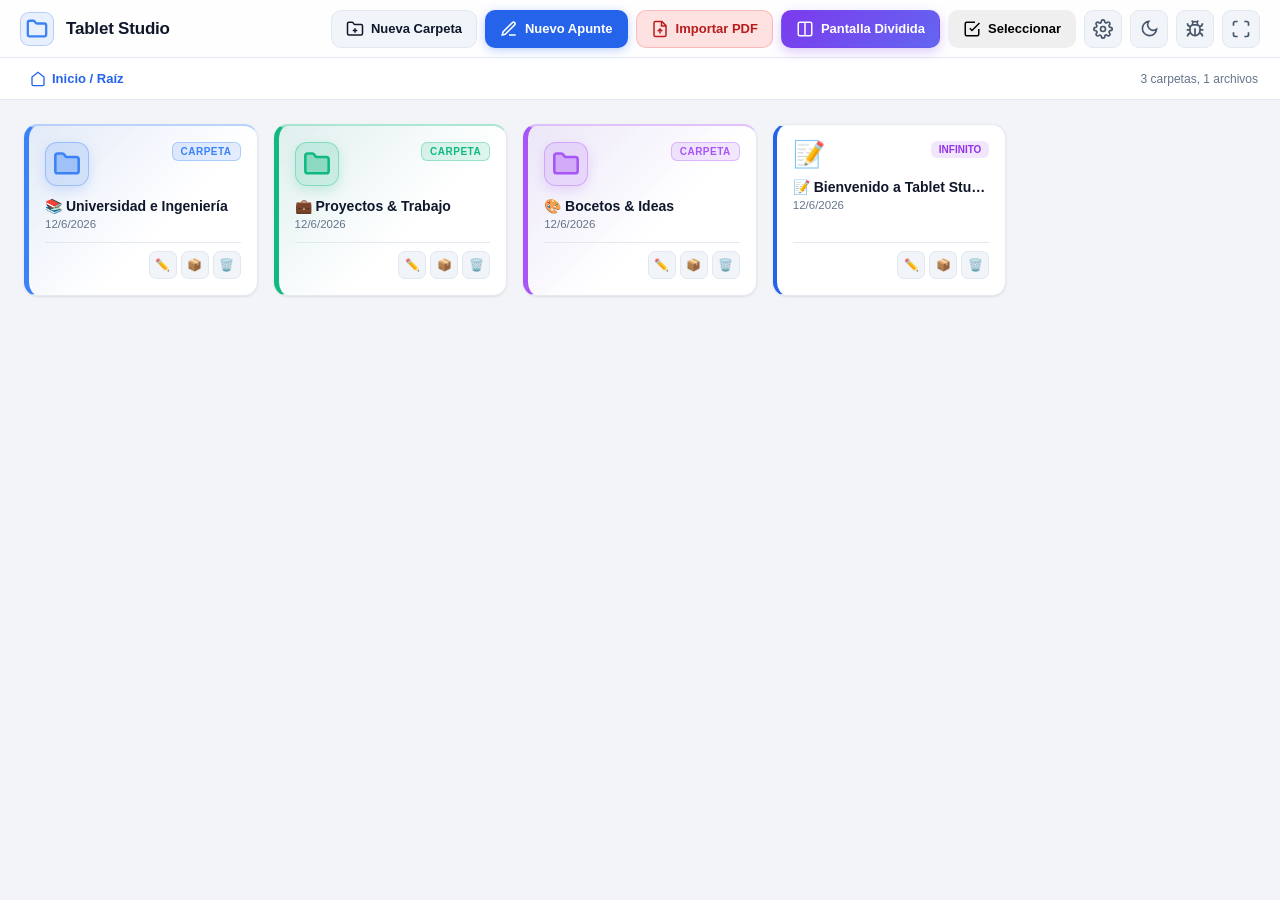
==== index.html @ b2069f44 "Add files via upload" ====
<!DOCTYPE html>
<html lang="es">
<head>
  <meta charset="UTF-8">
  <meta name="viewport" content="width=device-width, initial-scale=1.0, maximum-scale=1.0, user-scalable=no, viewport-fit=cover">
  <title>Tablet Studio - Gestor y Apuntes Manuscritos</title>
  
  <!-- PWA & Mobile Web App Meta Tags -->
  <meta name="mobile-web-app-capable" content="yes">
  <meta name="apple-mobile-web-app-capable" content="yes">
  <meta name="apple-mobile-web-app-status-bar-style" content="black-translucent">
  <meta name="theme-color" content="#1e293b">

  <!-- Estilos Embebidos AutÃ³nomos (Sin dependencias externas ni CORS) -->
    <link rel="manifest" href="manifest.json">
  <link rel="stylesheet" href="css/styles.css">

</head>
<body>
<div id="view-file-manager" class="app-view active">
    <!-- Barra superior del Gestor -->
    <header class="fm-header">
      <div class="fm-brand">
        <div class="brand-logo">
          <svg width="22" height="22" viewBox="0 0 24 24" fill="none" stroke="#3b82f6" stroke-width="2.5"><path d="M4 20h16a2 2 0 0 0 2-2V8a2 2 0 0 0-2-2h-7.93a2 2 0 0 1-1.66-.9l-.82-1.2A2 2 0 0 0 7.93 3H4a2 2 0 0 0-2 2v13c0 1.1.9 2 2 2Z"></path></svg>
        </div>
        <h1>Tablet Studio</h1>
      </div>

      <!-- Acciones principales -->
      <div class="fm-actions">
        <button class="btn-action-main btn-new-folder" id="btn-fm-new-folder">
          <svg width="18" height="18" viewBox="0 0 24 24" fill="none" stroke="currentColor" stroke-width="2"><path d="M4 20h16a2 2 0 0 0 2-2V8a2 2 0 0 0-2-2h-7.93a2 2 0 0 1-1.66-.9l-.82-1.2A2 2 0 0 0 7.93 3H4a2 2 0 0 0-2 2v13c0 1.1.9 2 2 2Z"></path><line x1="12" y1="11" x2="12" y2="17"></line><line x1="9" y1="14" x2="15" y2="14"></line></svg>
          <span>Nueva Carpeta</span>
        </button>

        <button class="btn-action-main btn-new-note" id="btn-fm-new-note">
          <svg width="18" height="18" viewBox="0 0 24 24" fill="none" stroke="currentColor" stroke-width="2"><path d="M12 20h9"></path><path d="M16.5 3.5a2.12 2.12 0 0 1 3 3L7 19l-4 1 1-4Z"></path></svg>
          <span>Nuevo Apunte</span>
        </button>

        <button class="btn-action-main btn-import-pdf" id="btn-fm-import-pdf">
          <svg width="18" height="18" viewBox="0 0 24 24" fill="none" stroke="currentColor" stroke-width="2"><path d="M14.5 2H6a2 2 0 0 0-2 2v16a2 2 0 0 0 2 2h12a2 2 0 0 0 2-2V7.5L14.5 2z"></path><polyline points="14 2 14 8 20 8"></polyline><path d="M12 12v6"></path><path d="m15 15-3-3-3 3"></path></svg>
          <span>Importar PDF</span>
        </button>

        <button class="btn-action-main btn-new-split" id="btn-fm-new-split" title="Crear o Abrir Sesión Dual en Pantalla Dividida">
          <svg width="18" height="18" viewBox="0 0 24 24" fill="none" stroke="currentColor" stroke-width="2"><rect x="3" y="3" width="18" height="18" rx="2" ry="2"></rect><line x1="12" y1="3" x2="12" y2="21"></line></svg>
          <span>Pantalla Dividida</span>
        </button>

        <button class="btn-action-main btn-select-mode" id="btn-fm-select-mode" title="Modo de Selección Múltiple (o mantén presionado un archivo/carpeta)">
          <svg width="18" height="18" viewBox="0 0 24 24" fill="none" stroke="currentColor" stroke-width="2"><path d="M9 11l3 3L22 4"/><path d="M21 12v7a2 2 0 0 1-2 2H5a2 2 0 0 1-2-2V5a2 2 0 0 1 2-2h11"/></svg>
          <span>Seleccionar</span>
        </button>

        <button class="btn-icon" id="btn-fm-settings" title="Ajustes de la Aplicación (Unidad de medida, etc.)">
          <svg width="20" height="20" viewBox="0 0 24 24" fill="none" stroke="currentColor" stroke-width="2"><circle cx="12" cy="12" r="3"></circle><path d="M19.4 15a1.65 1.65 0 0 0 .33 1.82l.06.06a2 2 0 0 1 0 2.83 2 2 0 0 1-2.83 0l-.06-.06a1.65 1.65 0 0 0-1.82-.33 1.65 1.65 0 0 0-1 1.51V21a2 2 0 0 1-2 2 2 2 0 0 1-2-2v-.09A1.65 1.65 0 0 0 9 19.4a1.65 1.65 0 0 0-1.82.33l-.06.06a2 2 0 0 1-2.83 0 2 2 0 0 1 0-2.83l.06-.06a1.65 1.65 0 0 0 .33-1.82 1.65 1.65 0 0 0-1.51-1H3a2 2 0 0 1-2-2 2 2 0 0 1 2-2h.09A1.65 1.65 0 0 0 4.6 9a1.65 1.65 0 0 0-.33-1.82l-.06-.06a2 2 0 0 1 0-2.83 2 2 0 0 1 2.83 0l.06.06a1.65 1.65 0 0 0 1.82.33H9a1.65 1.65 0 0 0 1-1.51V3a2 2 0 0 1 2-2 2 2 0 0 1 2 2v.09a1.65 1.65 0 0 0 1 1.51 1.65 1.65 0 0 0 1.82-.33l.06-.06a2 2 0 0 1 2.83 0 2 2 0 0 1 0 2.83l-.06.06a1.65 1.65 0 0 0-.33 1.82V9a1.65 1.65 0 0 0 1.51 1H21a2 2 0 0 1 2 2 2 2 0 0 1-2 2h-.09a1.65 1.65 0 0 0-1.51 1z"></path></svg>
        </button>

        <button class="btn-icon btn-theme-toggle" id="btn-theme-toggle-fm" title="Cambiar Tema (Claro / Oscuro)">
          <svg class="theme-icon-dark" width="19" height="19" viewBox="0 0 24 24" fill="none" stroke="currentColor" stroke-width="2"><path d="M21 12.79A9 9 0 1 1 11.21 3 7 7 0 0 0 21 12.79z"></path></svg>
          <svg class="theme-icon-light" width="19" height="19" viewBox="0 0 24 24" fill="none" stroke="currentColor" stroke-width="2"><circle cx="12" cy="12" r="5"></circle><line x1="12" y1="1" x2="12" y2="3"></line><line x1="12" y1="21" x2="12" y2="23"></line><line x1="4.22" y1="4.22" x2="5.64" y2="5.64"></line><line x1="18.36" y1="18.36" x2="19.78" y2="19.78"></line><line x1="1" y1="12" x2="3" y2="12"></line><line x1="21" y1="12" x2="23" y2="12"></line><line x1="4.22" y1="19.78" x2="5.64" y2="18.36"></line><line x1="18.36" y1="5.64" x2="19.78" y2="4.22"></line></svg>
        </button>

        <!-- Botón Reportar Fallo (Generar Log Local .txt) -->
        <button class="btn-icon" id="btn-report-bug-fm" title="Reportar Fallo (Generar Log .txt)">
          <svg width="20" height="20" viewBox="0 0 24 24" fill="none" stroke="currentColor" stroke-width="2"><path d="m8 2 1.88 1.88M14.12 3.88 16 2M9 7.13v-1a3.003 3.003 0 1 1 6 0v1"></path><path d="M12 20c-3.3 0-6-2.7-6-6v-3a4 4 0 0 1 4-4h4a4 4 0 0 1 4 4v3c0 3.3-2.7 6-6 6"></path><path d="M12 20v-9"></path><path d="M6.53 9C4.6 8.8 3 7.1 3 5M6 13H2M3 21c0-2.1 1.7-3.9 3.8-4M20.97 5c0 2.1-1.6 3.8-3.5 4M22 13h-4M17.2 17c2.1.1 3.8 1.9 3.8 4"></path></svg>
        </button>

        <button class="btn-icon" id="btn-toggle-fullscreen-fm" title="Pantalla Completa">
          <svg width="20" height="20" viewBox="0 0 24 24" fill="none" stroke="currentColor" stroke-width="2"><path d="M8 3H5a2 2 0 0 0-2 2v3m18 0V5a2 2 0 0 0-2-2h-3m0 18h3a2 2 0 0 0 2-2v-3M3 16v3a2 2 0 0 0 2 2h3"></path></svg>
        </button>
      </div>
      
      <input type="file" id="fm-pdf-file-input" accept="application/pdf" style="display: none;">
    </header>

    <!-- Barra de navegación y migas de pan (Breadcrumbs) -->
    <nav class="fm-breadcrumbs-bar">
      <div class="breadcrumbs-container" id="fm-breadcrumbs">
        <span class="crumb active" data-folder-id="null">
          <svg width="16" height="16" viewBox="0 0 24 24" fill="none" stroke="currentColor" stroke-width="2"><path d="m3 9 9-7 9 7v11a2 2 0 0 1-2 2H5a2 2 0 0 1-2-2z"></path></svg>
          <span>Inicio / Raíz</span>
        </span>
      </div>
      <div class="fm-stats" id="fm-stats">0 carpetas, 0 archivos</div>
    </nav>

    <!-- Contenido principal: Grid de carpetas y archivos -->
    <main class="fm-content-area" id="fm-content-area">
      <div class="fm-grid" id="fm-grid">
        <!-- Renderizado dinámico desde app.js -->
      </div>

      <div class="fm-empty-state" id="fm-empty-state" style="display: none;">
        <div class="empty-icon-box">📁</div>
        <h3>Esta carpeta está vacía</h3>
        <p>Crea un nuevo apunte manuscrito, crea una subcarpeta con tu color favorito o importa un archivo PDF local.</p>
      </div>
    </main>

    <!-- Barra Flotante de Acciones en Selección Múltiple -->
    <div class="fm-selection-bar" id="fm-selection-bar" style="display: none;">
      <div class="selection-bar-info">
        <span class="selection-count-badge" id="selection-count-badge">0 seleccionados</span>
      </div>
      <div class="selection-bar-actions">
        <button class="btn-sel-action" id="btn-fm-sel-all" title="Seleccionar Todos">
          <svg width="17" height="17" viewBox="0 0 24 24" fill="none" stroke="currentColor" stroke-width="2"><rect x="3" y="3" width="18" height="18" rx="2"/><path d="m9 12 2 2 4-4"/></svg>
          <span>Todos</span>
        </button>
        <button class="btn-sel-action btn-sel-move" id="btn-fm-sel-move" title="Mover elementos a otra carpeta">
          <svg width="17" height="17" viewBox="0 0 24 24" fill="none" stroke="currentColor" stroke-width="2"><path d="M4 20h16a2 2 0 0 0 2-2V8a2 2 0 0 0-2-2h-7.93a2 2 0 0 1-1.66-.9l-.82-1.2A2 2 0 0 0 7.93 3H4a2 2 0 0 0-2 2v13c0 1.1.9 2 2 2Z"></path><polyline points="12 11 12 17 15 14"></polyline></svg>
          <span>Mover 📦</span>
        </button>
        <button class="btn-sel-action btn-sel-copy" id="btn-fm-sel-copy" title="Copiar / Duplicar elementos">
          <svg width="17" height="17" viewBox="0 0 24 24" fill="none" stroke="currentColor" stroke-width="2"><rect width="14" height="14" x="8" y="8" rx="2" ry="2"/><path d="M4 16c-1.1 0-2-.9-2-2V4c0-1.1.9-2 2-2h10c1.1 0 2 .9 2 2"/></svg>
          <span>Copiar / Duplicar 📋</span>
        </button>
        <button class="btn-sel-action btn-sel-delete" id="btn-fm-sel-delete" title="Eliminar elementos seleccionados">
          <svg width="17" height="17" viewBox="0 0 24 24" fill="none" stroke="currentColor" stroke-width="2"><path d="M3 6h18"/><path d="M19 6v14c0 1-1 2-2 2H7c-1 0-2-1-2-2V6"/><path d="M8 6V4c0-1 1-2 2-2h4c1 0 2 1 2 2v2"/></svg>
          <span>Eliminar 🗑️</span>
        </button>
        <button class="btn-sel-action btn-sel-cancel" id="btn-fm-sel-cancel" title="Cancelar selección (Esc)">
          <svg width="17" height="17" viewBox="0 0 24 24" fill="none" stroke="currentColor" stroke-width="2"><line x1="18" y1="6" x2="6" y2="18"/><line x1="6" y1="6" x2="18" y2="18"/></svg>
          <span>Salir</span>
        </button>
      </div>
    </div>
  </div>


  <!-- ========================================================= -->
  <!-- 2. ENTORNO DE TRABAJO: APUNTES (LIENZO CONTINUO / INFINITO) -->
  <!-- ========================================================= -->
  <div id="view-notes-editor" class="app-view">
    <!-- Barra superior de Apuntes -->
    <header class="editor-header">
      <div class="editor-nav">
        <button class="btn-back" id="btn-notes-back" title="Volver al Explorador de Archivos">
          <svg width="20" height="20" viewBox="0 0 24 24" fill="none" stroke="currentColor" stroke-width="2.5"><path d="m15 18-6-6 6-6"></path></svg>
          <span>Inicio</span>
        </button>
        <div class="doc-title-box">
          <span class="doc-badge" id="notes-mode-badge">A4 Continuo</span>
          <input type="text" id="notes-doc-title" class="doc-title-input" value="Mi Apunte" />
        </div>
      </div>

      <!-- Herramientas de Dibujo y Selección (Reordenables y Ampliables con +) -->
      <div class="editor-tools" id="notes-tools-container">
        <div class="tools-draggable-list" id="notes-tools-draggable-list">
          <!-- Renderizado dinámico y reordenable con Drag & Drop -->
        </div>

        <button class="btn-add-tool-pill" id="btn-add-tool-to-bar" title="Añadir o Gestionar Herramientas (+)">
          <svg width="15" height="15" viewBox="0 0 24 24" fill="none" stroke="currentColor" stroke-width="2.5"><line x1="12" y1="5" x2="12" y2="19"></line><line x1="5" y1="12" x2="19" y2="12"></line></svg>
          <span>Añadir</span>
        </button>

        <input type="file" id="input-notes-image" accept="image/*" style="display: none;" />
      </div>

      <!-- Configuración de Fondo y Cuadrícula & Acciones -->
      <div class="editor-actions">
        <!-- Botón para abrir Configuración de Papel y Cuadrícula -->
        <button class="btn-paper-config" id="btn-toggle-paper-panel" title="Configurar Fondo y Cuadrícula">
          <span class="paper-preview-chip" id="paper-preview-chip"></span>
          <span>Papel</span>
        </button>

        <div class="separator-v"></div>

        <!-- Deshacer / Rehacer -->
        <button class="tool-btn" id="btn-notes-undo" title="Deshacer">
          <svg width="18" height="18" viewBox="0 0 24 24" fill="none" stroke="currentColor" stroke-width="2"><path d="M9 14 4 9l5-5"></path><path d="M4 9h10.5a5.5 5.5 0 0 1 5.5 5.5v0a5.5 5.5 0 0 1-5.5 5.5H11"></path></svg>
        </button>
        <button class="tool-btn" id="btn-notes-redo" title="Rehacer">
          <svg width="18" height="18" viewBox="0 0 24 24" fill="none" stroke="currentColor" stroke-width="2"><path d="m15 14 5-5-5-5"></path><path d="M20 9H9.5A5.5 5.5 0 0 0 4 14.5v0A5.5 5.5 0 0 0 9.5 20H13"></path></svg>
        </button>

        <!-- Botón Exportar -->
        <button class="btn-paper-config btn-export-highlight" id="btn-notes-export" title="Exportar Documento (PNG / Imprimir)">
          <svg width="15" height="15" viewBox="0 0 24 24" fill="none" stroke="currentColor" stroke-width="2.5"><path d="M21 15v4a2 2 0 0 1-2 2H5a2 2 0 0 1-2-2v-4"></path><polyline points="7 10 12 15 17 10"></polyline><line x1="12" y1="15" x2="12" y2="3"></line></svg>
          <span>Exportar</span>
        </button>

        <!-- Modo Solo Lápiz (Stylus Only / Rechazo de Palma) -->
        <button class="btn-stylus-mode" id="btn-toggle-stylus-mode-notes" title="Modo Solo Lápiz (Rechazo de Palma / Ignorar dedos)">
          <span class="stylus-icon">🖊️</span>
          <span class="stylus-status-text">Solo Lápiz: OFF</span>
        </button>

        <!-- Botón Ajustes (Unidades) -->
        <button class="tool-btn" id="btn-notes-settings" title="Ajustes (Unidades de medida: mm, cm, m, px, inch)">
          <svg width="18" height="18" viewBox="0 0 24 24" fill="none" stroke="currentColor" stroke-width="2"><circle cx="12" cy="12" r="3"></circle><path d="M19.4 15a1.65 1.65 0 0 0 .33 1.82l.06.06a2 2 0 0 1 0 2.83 2 2 0 0 1-2.83 0l-.06-.06a1.65 1.65 0 0 0-1.82-.33 1.65 1.65 0 0 0-1 1.51V21a2 2 0 0 1-2 2 2 2 0 0 1-2-2v-.09A1.65 1.65 0 0 0 9 19.4a1.65 1.65 0 0 0-1.82.33l-.06.06a2 2 0 0 1-2.83 0 2 2 0 0 1 0-2.83l.06-.06a1.65 1.65 0 0 0 .33-1.82 1.65 1.65 0 0 0-1.51-1H3a2 2 0 0 1-2-2 2 2 0 0 1 2-2h.09A1.65 1.65 0 0 0 4.6 9a1.65 1.65 0 0 0-.33-1.82l-.06-.06a2 2 0 0 1 0-2.83 2 2 0 0 1 2.83 0l.06.06a1.65 1.65 0 0 0 1.82.33H9a1.65 1.65 0 0 0 1-1.51V3a2 2 0 0 1 2-2 2 2 0 0 1 2 2v.09a1.65 1.65 0 0 0 1 1.51 1.65 1.65 0 0 0 1.82-.33l.06-.06a2 2 0 0 1 2.83 0 2 2 0 0 1 0 2.83l-.06.06a1.65 1.65 0 0 0-.33 1.82V9a1.65 1.65 0 0 0 1.51 1H21a2 2 0 0 1 2 2 2 2 0 0 1-2 2h-.09a1.65 1.65 0 0 0-1.51 1z"></path></svg>
        </button>

        <!-- Botón Reportar Fallo (Generar Log Local .txt) -->
        <button class="tool-btn" id="btn-report-bug-notes" title="Reportar Fallo (Generar Log .txt)">
          <svg width="18" height="18" viewBox="0 0 24 24" fill="none" stroke="currentColor" stroke-width="2"><path d="m8 2 1.88 1.88M14.12 3.88 16 2M9 7.13v-1a3.003 3.003 0 1 1 6 0v1"></path><path d="M12 20c-3.3 0-6-2.7-6-6v-3a4 4 0 0 1 4-4h4a4 4 0 0 1 4 4v3c0 3.3-2.7 6-6 6"></path><path d="M12 20v-9"></path><path d="M6.53 9C4.6 8.8 3 7.1 3 5M6 13H2M3 21c0-2.1 1.7-3.9 3.8-4M20.97 5c0 2.1-1.6 3.8-3.5 4M22 13h-4M17.2 17c2.1.1 3.8 1.9 3.8 4"></path></svg>
        </button>

        <!-- Botón Cambiar Tema Claro/Oscuro -->
        <button class="tool-btn btn-theme-toggle" id="btn-theme-toggle-notes" title="Cambiar Tema (Claro / Oscuro)">
          <svg class="theme-icon-dark" width="18" height="18" viewBox="0 0 24 24" fill="none" stroke="currentColor" stroke-width="2"><path d="M21 12.79A9 9 0 1 1 11.21 3 7 7 0 0 0 21 12.79z"></path></svg>
          <svg class="theme-icon-light" width="18" height="18" viewBox="0 0 24 24" fill="none" stroke="currentColor" stroke-width="2"><circle cx="12" cy="12" r="5"></circle><line x1="12" y1="1" x2="12" y2="3"></line><line x1="12" y1="21" x2="12" y2="23"></line><line x1="4.22" y1="4.22" x2="5.64" y2="5.64"></line><line x1="18.36" y1="18.36" x2="19.78" y2="19.78"></line><line x1="1" y1="12" x2="3" y2="12"></line><line x1="21" y1="12" x2="23" y2="12"></line><line x1="4.22" y1="19.78" x2="5.64" y2="18.36"></line><line x1="18.36" y1="5.64" x2="19.78" y2="4.22"></line></svg>
        </button>

        <button class="tool-btn" id="btn-toggle-fullscreen-notes" title="Pantalla Completa">
          <svg width="18" height="18" viewBox="0 0 24 24" fill="none" stroke="currentColor" stroke-width="2"><path d="M8 3H5a2 2 0 0 0-2 2v3m18 0V5a2 2 0 0 0-2-2h-3m0 18h3a2 2 0 0 0 2-2v-3M3 16v3a2 2 0 0 0 2 2h3"></path></svg>
        </button>
      </div>
    </header>

    <!-- POPOVER INTERACTIVO: AJUSTES DE PINCEL / BOLÍGRAFO / PLUMA (Se abre al pinchar en el pincel) -->
    <div class="tool-config-popover" id="popover-brush-settings" style="display: none;">
      <div class="popover-header">
        <h4 id="brush-popover-title">Ajustes de Pincel</h4>
        <button class="btn-close-popover" id="btn-close-brush-popover">&times;</button>
      </div>

      <!-- Selector de Tipo de Pincel -->
      <div class="popover-section">
        <label>Tipo de Trazo</label>
        <div class="brush-types-grid">
          <button class="brush-type-btn active" data-type="pen" title="Bolígrafo Estándar">
            <span class="brush-icon">🖊️</span>
            <span>Bolígrafo</span>
          </button>
          <button class="brush-type-btn" data-type="fountain" title="Pluma Caligráfica con Presión">
            <span class="brush-icon">✒️</span>
            <span>Pluma</span>
          </button>
          <button class="brush-type-btn" data-type="brush" title="Pincel Artístico Suave">
            <span class="brush-icon">🖌️</span>
            <span>Pincel</span>
          </button>
          <button class="brush-type-btn" data-type="pencil" title="Lápiz Grafito Texturizado">
            <span class="brush-icon">✏️</span>
            <span>Lápiz</span>
          </button>
          <button class="brush-type-btn" data-type="highlighter" title="Subrayador Semitransparente">
            <span class="brush-icon">🖍️</span>
            <span>Marcador</span>
          </button>
        </div>
      </div>

      <!-- Color del Pincel (Directo en el Pincel) -->
      <div class="popover-section">
        <div class="flex-between">
          <label>Color del Trazo</label>
          <button type="button" class="btn-open-color-dialog" id="btn-open-brush-color-picker" title="Abrir selector libre de color con vista previa, Aceptar y Cancelar">
            🎨 Color Libre...
          </button>
        </div>
        <div class="popover-colors-row" id="brush-popover-colors">
          <!-- Swatches de colores dinámicos -->
        </div>
      </div>

      <!-- Selector de Grosor con Presets Visuales -->
      <div class="popover-section">
        <div class="flex-between">
          <label>Grosor del Trazo</label>
          <span class="preset-value-badge" id="brush-size-val">3px</span>
        </div>
        <div class="size-presets-row" id="brush-size-presets">
          <button class="size-pill-btn" data-size="1">1px</button>
          <button class="size-pill-btn active" data-size="3">3px</button>
          <button class="size-pill-btn" data-size="6">6px</button>
          <button class="size-pill-btn" data-size="10">10px</button>
          <button class="size-pill-btn" data-size="16">16px</button>
          <button class="size-pill-btn" data-size="24">24px</button>
          <button class="size-pill-btn" data-size="36">36px</button>
        </div>
        <input type="range" id="input-brush-size-slider" min="1" max="50" value="3" class="slider-smooth" />
      </div>

      <!-- Previsualización en Vivo del Trazo -->
      <div class="brush-preview-box">
        <canvas id="brush-preview-canvas" width="280" height="46"></canvas>
      </div>

      <!-- Acciones de Pincel -->
      <div class="popover-section flex-between">
        <button type="button" class="btn-save-as-brush" id="btn-save-current-as-brush">
          ⭐ Duplicar en la Barra
        </button>
        <button type="button" class="btn-delete-active-tool" id="btn-delete-custom-tool" title="Eliminar esta herramienta de la barra">
          🗑️ Eliminar
        </button>
      </div>
    </div>

    <!-- POPOVER INTERACTIVO: AJUSTES DE GOMA / BORRADOR (Se abre al pinchar en la goma) -->
    <div class="tool-config-popover" id="popover-eraser-settings" style="display: none;">
      <div class="popover-header">
        <h4>Ajustes de Goma de Borrar</h4>
        <button class="btn-close-popover" id="btn-close-eraser-popover">&times;</button>
      </div>

      <!-- Modo de Borrado -->
      <div class="popover-section">
        <label>Modo de Borrado</label>
        <div class="eraser-modes-grid">
          <button class="eraser-mode-btn active" id="eraser-mode-stroke" title="Elimina el trazo completo que toques">
            <span>⚡ Borrador de Trazo Completo</span>
          </button>
          <button class="eraser-mode-btn" id="eraser-mode-area" title="Borra píxeles por área / radio">
            <span>🎯 Borrador de Área / Precisión</span>
          </button>
        </div>
      </div>

      <!-- Grosor de la Goma -->
      <div class="popover-section">
        <div class="flex-between">
          <label>Tamaño de la Goma</label>
          <span class="preset-value-badge" id="eraser-size-val">20px</span>
        </div>
        <div class="size-presets-row" id="eraser-size-presets">
          <button class="size-pill-btn" data-size="8">Fino (8px)</button>
          <button class="size-pill-btn active" data-size="20">Medio (20px)</button>
          <button class="size-pill-btn" data-size="45">Grueso (45px)</button>
          <button class="size-pill-btn" data-size="85">Gigante (85px)</button>
        </div>
        <input type="range" id="input-eraser-size-slider" min="4" max="100" value="20" class="slider-smooth" />
      </div>

      <!-- Acción Rápida: Limpiar Lienzo -->
      <div class="popover-section">
        <button class="btn-clear-canvas-danger" id="btn-clear-canvas-notes">
          🗑️ Limpiar Todo el Lienzo
        </button>
      </div>
    </div>

    <!-- POPOVER INTERACTIVO: PALETA COMPLETA DE COLORES Y FAVORITOS -->
    <div class="tool-config-popover popover-wide" id="popover-palette-settings" style="display: none;">
      <div class="popover-header">
        <h4>Paleta de Colores & Favoritos</h4>
        <button class="btn-close-popover" id="btn-close-palette-popover">&times;</button>
      </div>

      <!-- Colores Principales y Extendidos -->
      <div class="popover-section">
        <label>Colores Seleccionados</label>
        <div class="extended-palette-grid" id="extended-palette-grid">
          <!-- 16 Colores seleccionados -->
        </div>
      </div>

      <!-- Selector de Color Libre -->
      <div class="popover-section">
        <label>Color Personalizado Libre</label>
        <div class="custom-color-row">
          <input type="color" id="input-full-custom-color" value="#2563eb" class="native-color-picker" />
          <input type="text" id="input-color-hex-text" value="#2563EB" class="hex-text-input" />
          <button class="btn-add-favorite-color" id="btn-add-fav-color">
            + Guardar Favorito
          </button>
        </div>
      </div>

      <!-- Mis Colores Favoritos Guardados -->
      <div class="popover-section">
        <label>Mis Colores Guardados</label>
        <div class="fav-colors-row" id="fav-colors-row">
          <!-- Renderizado dinámico de favoritos -->
        </div>
      </div>
    </div>

    <!-- POPOVER INTERACTIVO: FORMAS GEOMÉTRICAS ESTÁNDAR -->
    <div class="tool-config-popover popover-wide" id="popover-shapes-settings" style="display: none;">
      <div class="popover-header">
        <h4>Formas Geométricas Estándar</h4>
        <button class="btn-close-popover" id="btn-close-shapes-popover">&times;</button>
      </div>

      <!-- Grid de Tipos de Formas -->
      <div class="popover-section">
        <label>Elige una Forma</label>
        <div class="shapes-types-grid">
          <button class="shape-type-btn active" data-shape="rectangle" title="Rectángulo / Cuadrado">
            <span class="shape-icon">⬛</span>
            <span>Rectángulo</span>
          </button>
          <button class="shape-type-btn" data-shape="circle" title="Círculo / Elipse">
            <span class="shape-icon">⭕</span>
            <span>Círculo</span>
          </button>
          <button class="shape-type-btn" data-shape="line" title="Línea Recta">
            <span class="shape-icon">📏</span>
            <span>Línea</span>
          </button>
          <button class="shape-type-btn" data-shape="arrow" title="Flecha">
            <span class="shape-icon">➡️</span>
            <span>Flecha</span>
          </button>
          <button class="shape-type-btn" data-shape="triangle" title="Triángulo">
            <span class="shape-icon">🔺</span>
            <span>Triángulo</span>
          </button>
          <button class="shape-type-btn" data-shape="star" title="Estrella">
            <span class="shape-icon">⭐</span>
            <span>Estrella</span>
          </button>
          <button class="shape-type-btn" data-shape="hexagon" title="Hexágono">
            <span class="shape-icon">⬡</span>
            <span>Hexágono</span>
          </button>
        </div>
      </div>

      <!-- Opciones de Relleno de la Forma -->
      <div class="popover-section">
        <label>Modo de Relleno</label>
        <div class="shape-fill-modes">
          <button class="fill-mode-btn active" data-fill="none" title="Solo Borde / Sin Relleno">
            <span>🚫 Sin Relleno</span>
          </button>
          <button class="fill-mode-btn" data-fill="semi" title="Relleno Translúcido (35%)">
            <span>💧 Translúcido</span>
          </button>
          <button class="fill-mode-btn" data-fill="solid" title="Relleno Sólido (100%)">
            <span>⬛ Sólido</span>
          </button>
        </div>
      </div>

      <!-- Grosor del Borde de la Forma -->
      <div class="popover-section">
        <div class="flex-between">
          <label>Grosor del Borde</label>
          <span class="preset-value-badge" id="shape-size-val">3px</span>
        </div>
        <div class="size-presets-row" id="shape-size-presets">
          <button class="size-pill-btn" data-size="1">1px</button>
          <button class="size-pill-btn active" data-size="3">3px</button>
          <button class="size-pill-btn" data-size="6">6px</button>
          <button class="size-pill-btn" data-size="12">12px</button>
        </div>
      </div>
    </div>

    <!-- POPOVER INTERACTIVO: BOTE DE PINTURA Y RELLENO -->
    <div class="tool-config-popover" id="popover-fill-settings" style="display: none;">
      <div class="popover-header">
        <h4>Bote de Relleno de Color</h4>
        <button class="btn-close-popover" id="btn-close-fill-popover">&times;</button>
      </div>

      <!-- Opacidad del Relleno -->
      <div class="popover-section">
        <label>Intensidad del Relleno</label>
        <div class="shape-fill-modes">
          <button class="bucket-opacity-btn active" data-opacity="1.0" title="Relleno Sólido">
            <span>Sólido 100%</span>
          </button>
          <button class="bucket-opacity-btn" data-opacity="0.45" title="Relleno Translúcido">
            <span>Acuarela 45%</span>
          </button>
          <button class="bucket-opacity-btn" data-opacity="0.25" title="Relleno Muy Suave">
            <span>Pastel 25%</span>
          </button>
        </div>
      </div>

      <div class="popover-section">
        <p class="text-secondary" style="font-size: 11px; line-height: 1.4;">
          👉 <strong>Cómo usar:</strong> Toca dentro de cualquier figura cerrada o trazo en el lienzo para rellenarlo instantáneamente con el color seleccionado.
        </p>
      </div>
    </div>

    <!-- Panel Flotante / Popover de Configuración de Papel y Cuadrícula -->
    <div class="paper-config-popover" id="paper-config-popover" style="display: none;">
      <div class="popover-header">
        <h4>Personalizar Papel</h4>
        <button class="btn-close-popover" id="btn-close-paper-popover">&times;</button>
      </div>

      <!-- 1. Color de Fondo del Papel -->
      <div class="popover-section">
        <label>Color de Fondo</label>
        <div class="paper-color-presets">
          <button class="paper-color-btn" data-color="#111827" style="background-color: #111827;" title="Gris Muy Oscuro / Pizarra"></button>
          <button class="paper-color-btn" data-color="#ffffff" style="background-color: #ffffff; border-color: #cbd5e1;" title="Blanco Clásico"></button>
          <button class="paper-color-btn active" data-color="#fdf6e2" style="background-color: #fdf6e2; border-color: #e2d7be;" title="Papel Beige / Marfil"></button>
          <button class="paper-color-btn" data-color="#1e3a8a" style="background-color: #1e3a8a;" title="Azul Plano (Blueprint)"></button>
          
          <!-- Selector Libre de Color de Fondo -->
          <label class="custom-color-picker-label" title="Cualquier Color Personalizado">
            <input type="color" id="input-custom-bg-color" value="#fdf6e2" />
            <span class="custom-color-indicator">🎨</span>
          </label>
        </div>
      </div>

      <!-- 2. Tipo de Patrón de Cuadrícula / Líneas -->
      <div class="popover-section">
        <label>Tipo de Cuadrícula</label>
        <div class="pattern-type-grid">
          <button class="pattern-type-btn" data-pattern="blank" title="Liso (Sin cuadrícula)">
            <span>⬜ Liso</span>
          </button>
          <button class="pattern-type-btn active" data-pattern="grid" title="Cuadrícula / Cuadrados">
            <span>🔲 Cuadrícula</span>
          </button>
          <button class="pattern-type-btn" data-pattern="lines" title="Líneas / Rayado">
            <span>📑 Rayas</span>
          </button>
          <button class="pattern-type-btn" data-pattern="dots" title="Puntos">
            <span>⠇ Puntos</span>
          </button>
        </div>
      </div>

      <!-- 3. Tamaño / Separación de la Cuadrícula -->
      <div class="popover-section">
        <div class="flex-between">
          <label>Tamaño de Cuadrícula / Líneas</label>
          <span class="grid-size-text" id="grid-size-text">28px</span>
        </div>
        <input type="range" id="input-grid-size" min="14" max="64" value="28" class="slider-grid-size" />
      </div>
    </div>

    <!-- Barra Flotante de Acciones de Selección (Copiar, Duplicar, Mover, Recortar, Rotar, Eliminar, Dimensiones) -->
    <div class="selection-actions-bar" id="selection-actions-bar" style="display: none;">
      <span class="selection-dim-badge" id="selection-dim-badge" title="Dimensiones de los elementos seleccionados">📏 0 × 0</span>
      <div class="separator-v"></div>
      <button class="btn-sel-action btn-sel-crop" id="btn-sel-crop" style="display: none;" title="Recortar Foto Seleccionada">
        <span>✂️ Recortar</span>
      </button>
      <button class="btn-sel-action" id="btn-sel-rotate-left" title="Rotar 90° a la izquierda (Antihorario)">
        <span>⟲ -90°</span>
      </button>
      <button class="btn-sel-action" id="btn-sel-rotate-right" title="Rotar 90° a la derecha (Horario)">
        <span>⟳ +90°</span>
      </button>
      <div class="separator-v"></div>
      <button class="btn-sel-action" id="btn-sel-copy" title="Copiar Trazos">
        <span>📋 Copiar</span>
      </button>
      <button class="btn-sel-action" id="btn-sel-paste" title="Pegar Trazos">
        <span>📄 Pegar</span>
      </button>
      <button class="btn-sel-action" id="btn-sel-duplicate" title="Duplicar Trazos Seleccionados">
        <span>📑 Duplicar</span>
      </button>
      <div class="separator-v"></div>
      <button class="btn-sel-action text-danger" id="btn-sel-delete" title="Eliminar Selección">
        <span>🗑️ Eliminar</span>
      </button>
      <button class="btn-sel-action" id="btn-sel-clear" title="Deseleccionar">
        <span>✕</span>
      </button>
    </div>

    <!-- Área de Lienzo / Canvas -->
    <main class="notes-viewport" id="notes-viewport">
      <div class="notes-container" id="notes-container">
        <!-- Capa de Patrón de Papel -->
        <div class="paper-bg-layer" id="notes-paper-bg"></div>
        <!-- Divisores e Indicadores de Página Continua -->
        <div class="page-dividers-layer" id="notes-page-dividers"></div>
        <!-- Canvas de Dibujo -->
        <canvas id="notes-canvas"></canvas>
        <!-- Canvas Overlay de Selección -->
        <canvas id="notes-selection-canvas"></canvas>
      </div>
    </main>

    <!-- Indicador y botón flotante para añadir más espacio continuo hacia abajo -->
    <button class="btn-expand-canvas" id="btn-expand-notes" title="Añadir más espacio abajo (o dibuja hacia abajo)">
      <svg width="16" height="16" viewBox="0 0 24 24" fill="none" stroke="currentColor" stroke-width="2.5"><path d="M12 5v14"></path><path d="m19 12-7 7-7-7"></path></svg>
      <span>Página Continua (+ Espacio)</span>
    </button>
  </div>


  <!-- ========================================================= -->
  <!-- 3. ENTORNO DE TRABAJO: VISOR Y ANOTADOR DE PDF CONTINUO -->
  <!-- ========================================================= -->
  <div id="view-pdf-editor" class="app-view">
    <header class="editor-header">
      <div class="editor-nav">
        <button class="btn-back" id="btn-pdf-back">
          <svg width="20" height="20" viewBox="0 0 24 24" fill="none" stroke="currentColor" stroke-width="2.5"><path d="m15 18-6-6 6-6"></path></svg>
          <span>Inicio</span>
        </button>
        <div class="doc-title-box">
          <span class="doc-badge badge-pdf">PDF</span>
          <input type="text" id="pdf-doc-title" class="doc-title-input" value="Documento.pdf" />
        </div>
      </div>

      <!-- Herramientas de Anotación PDF (Reordenables y Ampliables) -->
      <div class="editor-tools" id="pdf-tools-container">
        <div class="tools-draggable-list" id="pdf-tools-draggable-list">
          <!-- Renderizado dinámico y reordenable de herramientas PDF -->
        </div>

        <button class="btn-add-tool-pill" id="btn-add-pdf-tool-to-bar" title="Añadir o Gestionar Herramientas (+)">
          <svg width="15" height="15" viewBox="0 0 24 24" fill="none" stroke="currentColor" stroke-width="2.5"><line x1="12" y1="5" x2="12" y2="19"></line><line x1="5" y1="12" x2="19" y2="12"></line></svg>
          <span>Añadir</span>
        </button>

        <input type="file" id="input-pdf-image" accept="image/*" style="display: none;" />
      </div>

      <!-- Acciones PDF -->
      <div class="editor-actions">
        <button class="btn-paper-config" id="btn-pdf-side-margin" title="Lienzo Lateral para Apuntes (Margen Adicional)">
          <svg width="16" height="16" viewBox="0 0 24 24" fill="none" stroke="currentColor" stroke-width="2"><rect x="3" y="3" width="18" height="18" rx="2"/><path d="M15 3v18"/></svg>
          <span>Lienzo Lateral</span>
        </button>

        <div class="separator-v"></div>

        <!-- Deshacer / Rehacer -->
        <button class="tool-btn" id="btn-pdf-undo" title="Deshacer">
          <svg width="18" height="18" viewBox="0 0 24 24" fill="none" stroke="currentColor" stroke-width="2"><path d="M9 14 4 9l5-5"></path><path d="M4 9h10.5a5.5 5.5 0 0 1 5.5 5.5v0a5.5 5.5 0 0 1-5.5 5.5H11"></path></svg>
        </button>
        <button class="tool-btn" id="btn-pdf-redo" title="Rehacer">
          <svg width="18" height="18" viewBox="0 0 24 24" fill="none" stroke="currentColor" stroke-width="2"><path d="m15 14 5-5-5-5"></path><path d="M20 9H9.5A5.5 5.5 0 0 0 4 14.5v0A5.5 5.5 0 0 0 9.5 20H13"></path></svg>
        </button>

        <!-- Botón Exportar -->
        <button class="btn-paper-config btn-export-highlight" id="btn-pdf-export" title="Exportar Documento PDF Anotado">
          <svg width="16" height="16" viewBox="0 0 24 24" fill="none" stroke="currentColor" stroke-width="2"><path d="M21 15v4a2 2 0 0 1-2 2H5a2 2 0 0 1-2-2v-4"></path><polyline points="7 10 12 15 17 10"></polyline><line x1="12" y1="15" x2="12" y2="3"></line></svg>
          <span>Exportar</span>
        </button>

        <div class="separator-v"></div>

        <!-- Modo Solo Lápiz (Stylus Only / Rechazo de Palma) -->
        <button class="btn-stylus-mode" id="btn-toggle-stylus-mode-pdf" title="Modo Solo Lápiz (Rechazo de Palma / Ignorar dedos)">
          <span class="stylus-icon">🖊️</span>
          <span class="stylus-status-text">Solo Lápiz: OFF</span>
        </button>

        <button class="tool-btn" id="btn-pdf-settings" title="Ajustes (Unidad de medida)">
          <svg width="18" height="18" viewBox="0 0 24 24" fill="none" stroke="currentColor" stroke-width="2"><circle cx="12" cy="12" r="3"></circle><path d="M19.4 15a1.65 1.65 0 0 0 .33 1.82l.06.06a2 2 0 0 1 0 2.83 2 2 0 0 1-2.83 0l-.06-.06a1.65 1.65 0 0 0-1.82-.33 1.65 1.65 0 0 0-1 1.51V21a2 2 0 0 1-2 2 2 2 0 0 1-2-2v-.09A1.65 1.65 0 0 0 9 19.4a1.65 1.65 0 0 0-1.82.33l-.06.06a2 2 0 0 1-2.83 0 2 2 0 0 1 0-2.83l.06-.06a1.65 1.65 0 0 0 .33-1.82 1.65 1.65 0 0 0-1.51-1H3a2 2 0 0 1-2-2 2 2 0 0 1 2-2h.09A1.65 1.65 0 0 0 4.6 9a1.65 1.65 0 0 0-.33-1.82l-.06-.06a2 2 0 0 1 0-2.83 2 2 0 0 1 2.83 0l.06.06a1.65 1.65 0 0 0 1.82.33H9a1.65 1.65 0 0 0 1-1.51V3a2 2 0 0 1 2-2 2 2 0 0 1 2 2v.09a1.65 1.65 0 0 0 1 1.51 1.65 1.65 0 0 0 1.82-.33l.06-.06a2 2 0 0 1 2.83 0 2 2 0 0 1 0 2.83l-.06.06a1.65 1.65 0 0 0-.33 1.82V9a1.65 1.65 0 0 0 1.51 1H21a2 2 0 0 1 2 2 2 2 0 0 1-2 2h-.09a1.65 1.65 0 0 0-1.51 1z"></path></svg>
        </button>

        <!-- Botón Reportar Fallo (Generar Log Local .txt) -->
        <button class="tool-btn" id="btn-report-bug-pdf" title="Reportar Fallo (Generar Log .txt)">
          <svg width="18" height="18" viewBox="0 0 24 24" fill="none" stroke="currentColor" stroke-width="2"><path d="m8 2 1.88 1.88M14.12 3.88 16 2M9 7.13v-1a3.003 3.003 0 1 1 6 0v1"></path><path d="M12 20c-3.3 0-6-2.7-6-6v-3a4 4 0 0 1 4-4h4a4 4 0 0 1 4 4v3c0 3.3-2.7 6-6 6"></path><path d="M12 20v-9"></path><path d="M6.53 9C4.6 8.8 3 7.1 3 5M6 13H2M3 21c0-2.1 1.7-3.9 3.8-4M20.97 5c0 2.1-1.6 3.8-3.5 4M22 13h-4M17.2 17c2.1.1 3.8 1.9 3.8 4"></path></svg>
        </button>

        <button class="btn-paper-config btn-export-highlight" id="btn-pdf-export" title="Exportar Documento PDF Anotado">
          <svg width="16" height="16" viewBox="0 0 24 24" fill="none" stroke="currentColor" stroke-width="2"><path d="M21 15v4a2 2 0 0 1-2 2H5a2 2 0 0 1-2-2v-4"></path><polyline points="7 10 12 15 17 10"></polyline><line x1="12" y1="15" x2="12" y2="3"></line></svg>
          <span>Exportar</span>
        </button>

        <button class="tool-btn btn-theme-toggle" id="btn-theme-toggle-pdf" title="Cambiar Tema (Claro / Oscuro)">
          <svg class="theme-icon-dark" width="18" height="18" viewBox="0 0 24 24" fill="none" stroke="currentColor" stroke-width="2"><path d="M21 12.79A9 9 0 1 1 11.21 3 7 7 0 0 0 21 12.79z"></path></svg>
          <svg class="theme-icon-light" width="18" height="18" viewBox="0 0 24 24" fill="none" stroke="currentColor" stroke-width="2"><circle cx="12" cy="12" r="5"></circle><line x1="12" y1="1" x2="12" y2="3"></line><line x1="12" y1="21" x2="12" y2="23"></line><line x1="4.22" y1="4.22" x2="5.64" y2="5.64"></line><line x1="18.36" y1="18.36" x2="19.78" y2="19.78"></line><line x1="1" y1="12" x2="3" y2="12"></line><line x1="21" y1="12" x2="23" y2="12"></line><line x1="4.22" y1="19.78" x2="5.64" y2="18.36"></line><line x1="18.36" y1="5.64" x2="19.78" y2="4.22"></line></svg>
        </button>

        <button class="tool-btn" id="btn-toggle-fullscreen-pdf" title="Pantalla Completa">
          <svg width="18" height="18" viewBox="0 0 24 24" fill="none" stroke="currentColor" stroke-width="2"><path d="M8 3H5a2 2 0 0 0-2 2v3m18 0V5a2 2 0 0 0-2-2h-3m0 18h3a2 2 0 0 0 2-2v-3M3 16v3a2 2 0 0 0 2 2h3"></path></svg>
        </button>
      </div>
    </header>

    <main class="pdf-continuous-viewport" id="pdf-continuous-viewport">
      <div class="pdf-pages-stack" id="pdf-pages-stack"></div>
    </main>
  </div>

  <!-- ========================================================= -->
  <!-- 3. ENTORNO DE TRABAJO: PANTALLA DIVIDIDA (SPLIT-VIEW)     -->
  <!-- ========================================================= -->
  <div id="view-split-editor" class="app-view">
    <!-- ============================================================ -->
    <!-- 1. BARRA SUPERIOR COMÚN (Idéntica a Apuntes y PDF)          -->
    <!-- ============================================================ -->
    <header class="editor-header">
      <div class="editor-nav">
        <button class="btn-back" id="btn-split-back" title="Guardar y Volver al Explorador">
          <svg width="20" height="20" viewBox="0 0 24 24" fill="none" stroke="currentColor" stroke-width="2.5"><path d="m15 18-6-6 6-6"></path></svg>
          <span>Inicio</span>
        </button>
        <div class="doc-title-box">
          <span class="doc-badge badge-split" id="split-mode-badge">
            <svg width="11" height="11" viewBox="0 0 24 24" fill="none" stroke="currentColor" stroke-width="2.5"><rect x="3" y="3" width="18" height="18" rx="2"></rect><line x1="12" y1="3" x2="12" y2="21"></line></svg>
            Sesión Dual
          </span>
          <input type="text" id="split-doc-title" class="doc-title-input" value="Sesión de Estudio" />
        </div>
      </div>

      <!-- Herramientas de Dibujo (Comunes y Reordenables) -->
      <div class="editor-tools" id="split-tools-container">
        <div class="tools-draggable-list" id="split-tools-draggable-list">
          <!-- Renderizado dinámico estándar -->
        </div>

        <button class="btn-add-tool-pill" id="btn-add-tool-split" title="Añadir o Gestionar Herramientas (+)">
          <svg width="15" height="15" viewBox="0 0 24 24" fill="none" stroke="currentColor" stroke-width="2.5"><line x1="12" y1="5" x2="12" y2="19"></line><line x1="5" y1="12" x2="19" y2="12"></line></svg>
          <span>Añadir</span>
        </button>

        <input type="file" id="input-split-image" accept="image/*" style="display: none;" />
      </div>

      <!-- Acciones de Cabecera (Deshacer, Rehacer, Stylus, Tema, Ajustes, etc.) -->
      <div class="editor-actions">
        <!-- Deshacer / Rehacer -->
        <button class="tool-btn" id="btn-split-undo" title="Deshacer en el panel activo">
          <svg width="18" height="18" viewBox="0 0 24 24" fill="none" stroke="currentColor" stroke-width="2"><path d="M9 14 4 9l5-5"></path><path d="M4 9h10.5a5.5 5.5 0 0 1 5.5 5.5v0a5.5 5.5 0 0 1-5.5 5.5H11"></path></svg>
        </button>
        <button class="tool-btn" id="btn-split-redo" title="Rehacer en el panel activo">
          <svg width="18" height="18" viewBox="0 0 24 24" fill="none" stroke="currentColor" stroke-width="2"><path d="m15 14 5-5-5-5"></path><path d="M20 9H9.5A5.5 5.5 0 0 0 4 14.5v0A5.5 5.5 0 0 0 9.5 20H13"></path></svg>
        </button>

        <!-- Modo Solo Lápiz -->
        <button class="btn-stylus-mode" id="btn-toggle-stylus-mode-split" title="Modo Solo Lápiz (Rechazo de Palma / Ignorar dedos)">
          <span class="stylus-icon">🖊️</span>
          <span class="stylus-status-text">Solo Lápiz: OFF</span>
        </button>

        <!-- Ajustes -->
        <button class="tool-btn" id="btn-split-settings" title="Ajustes (Unidades de medida)">
          <svg width="18" height="18" viewBox="0 0 24 24" fill="none" stroke="currentColor" stroke-width="2"><circle cx="12" cy="12" r="3"></circle><path d="M19.4 15a1.65 1.65 0 0 0 .33 1.82l.06.06a2 2 0 0 1-2.83 2.83l-.06-.06a1.65 1.65 0 0 0-1.82-.33 1.65 1.65 0 0 0-1 1.51V21a2 2 0 0 1-2 2 2 2 0 0 1-2-2v-.09A1.65 1.65 0 0 0 9 19.4a1.65 1.65 0 0 0-1.82.33l-.06.06a2 2 0 0 1-2.83 0 2 2 0 0 1 0-2.83l.06-.06a1.65 1.65 0 0 0 .33-1.82 1.65 1.65 0 0 0-1.51-1H3a2 2 0 0 1-2-2 2 2 0 0 1 2-2h.09A1.65 1.65 0 0 0 4.6 9a1.65 1.65 0 0 0-.33-1.82l-.06-.06a2 2 0 0 1 0-2.83 2 2 0 0 1 2.83 0l.06.06a1.65 1.65 0 0 0 1.82.33H9a1.65 1.65 0 0 0 1-1.51V3a2 2 0 0 1 2-2 2 2 0 0 1 2 2v.09a1.65 1.65 0 0 0 1 1.51 1.65 1.65 0 0 0 1.82-.33l.06-.06a2 2 0 0 1 2.83 0 2 2 0 0 1 0 2.83l-.06-.06a1.65 1.65 0 0 0-.33 1.82V9a1.65 1.65 0 0 0 1.51 1H21a2 2 0 0 1 2 2 2 2 0 0 1-2 2h-.09a1.65 1.65 0 0 0-1.51 1z"></path></svg>
        </button>

        <!-- Reportar Fallo -->
        <button class="tool-btn" id="btn-split-report-bug" title="Reportar Fallo (Generar Log .txt)">
          <svg width="18" height="18" viewBox="0 0 24 24" fill="none" stroke="currentColor" stroke-width="2"><path d="m8 2 1.88 1.88M14.12 3.88 16 2M9 7.13v-1a3.003 3.003 0 1 1 6 0v1"></path><path d="M12 20c-3.3 0-6-2.7-6-6v-3a4 4 0 0 1 4-4h4a4 4 0 0 1 4 4v3c0 3.3-2.7 6-6 6"></path><path d="M12 20v-9"></path><path d="M6.53 9C4.6 8.8 3 7.1 3 5M6 13H2M3 21c0-2.1 1.7-3.9 3.8-4M20.97 5c0 2.1-1.6 3.8-3.5 4M22 13h-4M17.2 17c2.1.1 3.8 1.9 3.8 4"></path></svg>
        </button>

        <!-- Cambiar Tema Claro/Oscuro -->
        <button class="tool-btn btn-theme-toggle" id="btn-theme-toggle-split" title="Cambiar Tema (Claro / Oscuro)">
          <svg class="theme-icon-dark" width="18" height="18" viewBox="0 0 24 24" fill="none" stroke="currentColor" stroke-width="2"><path d="M21 12.79A9 9 0 1 1 11.21 3 7 7 0 0 0 21 12.79z"></path></svg>
          <svg class="theme-icon-light" width="18" height="18" viewBox="0 0 24 24" fill="none" stroke="currentColor" stroke-width="2"><circle cx="12" cy="12" r="5"></circle><line x1="12" y1="1" x2="12" y2="3"></line><line x1="12" y1="21" x2="12" y2="23"></line><line x1="4.22" y1="4.22" x2="5.64" y2="5.64"></line><line x1="18.36" y1="18.36" x2="19.78" y2="19.78"></line><line x1="1" y1="12" x2="3" y2="12"></line><line x1="21" y1="12" x2="23" y2="12"></line><line x1="4.22" y1="19.78" x2="5.64" y2="18.36"></line><line x1="18.36" y1="5.64" x2="19.78" y2="4.22"></line></svg>
        </button>

        <!-- Pantalla Completa -->
        <button class="tool-btn" id="btn-toggle-fullscreen-split" title="Pantalla Completa">
          <svg width="18" height="18" viewBox="0 0 24 24" fill="none" stroke="currentColor" stroke-width="2"><path d="M8 3H5a2 2 0 0 0-2 2v3m18 0V5a2 2 0 0 0-2-2h-3m0 18h3a2 2 0 0 0 2-2v-3M3 16v3a2 2 0 0 0 2 2h3"></path></svg>
        </button>
      </div>
    </header>

    <!-- ============================================================ -->
    <!-- 2. SUB-BARRA DEDICADA: CONTROLES DEL FORMATO DUAL (SPLIT)   -->
    <!-- ============================================================ -->
    <div class="split-header-controls" id="split-header-controls">
      <!-- Sección izquierda: Selector doc panel izquierdo -->
      <div class="split-ctrl-panel split-ctrl-left" id="split-ctrl-left-wrap">
        <span class="split-ctrl-pane-label pane-lbl-left" id="split-ctrl-lbl-left">
          <span class="split-pane-dot dot-left"></span>
          Izquierdo
        </span>
        <select class="split-doc-select split-doc-select-header" id="split-hdr-select-left" title="Cambiar documento del panel izquierdo">
          <!-- Opciones dinámicas -->
        </select>
      </div>

      <!-- Centro: Ratio + Foco + Swap + Guardar sesión -->
      <div class="split-ctrl-center">
        <!-- Selector de Proporción -->
        <div class="split-ratio-selector">
          <button class="btn-split-ratio active" data-ratio="50" id="btn-split-50" title="División 50/50">½ ½</button>
          <button class="btn-split-ratio" data-ratio="60" id="btn-split-60" title="Panel Izquierdo 60%">⅗ ⅖</button>
          <button class="btn-split-ratio" data-ratio="40" id="btn-split-40" title="Panel Derecho 60%">⅖ ⅗</button>
        </div>

        <!-- Selector de foco activo -->
        <div class="split-focus-selector" id="split-focus-pill" title="Panel activo para herramientas de dibujo">
          <button class="split-focus-btn active" id="btn-focus-left" data-pane="left">
            <svg width="12" height="12" viewBox="0 0 24 24" fill="none" stroke="currentColor" stroke-width="2.5"><path d="m15 18-6-6 6-6"></path></svg>
            Izq
          </button>
          <button class="split-focus-btn" id="btn-focus-right" data-pane="right">
            Der
            <svg width="12" height="12" viewBox="0 0 24 24" fill="none" stroke="currentColor" stroke-width="2.5"><path d="m9 18 6-6-6-6"></path></svg>
          </button>
        </div>

        <!-- Intercambiar paneles -->
        <button class="btn-icon btn-split-swap-icon" id="btn-split-swap" title="Intercambiar paneles ⇄">
          <svg width="16" height="16" viewBox="0 0 24 24" fill="none" stroke="currentColor" stroke-width="2.2"><path d="m16 3 4 4-4 4"></path><path d="M20 7H4"></path><path d="m8 21-4-4 4-4"></path><path d="M4 17h16"></path></svg>
        </button>

        <!-- Guardar sesión dual -->
        <button class="btn-split-save-session" id="btn-split-save" title="Guardar como Espacio de Trabajo (.split)">
          <svg width="14" height="14" viewBox="0 0 24 24" fill="none" stroke="currentColor" stroke-width="2.2"><path d="M19 21H5a2 2 0 0 1-2-2V5a2 2 0 0 1 2-2h11l5 5v11a2 2 0 0 1-2 2z"></path><polyline points="17 21 17 13 7 13 7 21"></polyline><polyline points="7 3 7 8 15 8"></polyline></svg>
          Guardar sesión
        </button>
      </div>

      <!-- Sección derecha: Selector doc panel derecho -->
      <div class="split-ctrl-panel split-ctrl-right" id="split-ctrl-right-wrap">
        <select class="split-doc-select split-doc-select-header" id="split-hdr-select-right" title="Cambiar documento del panel derecho">
          <!-- Opciones dinámicas -->
        </select>
        <span class="split-ctrl-pane-label pane-lbl-right" id="split-ctrl-lbl-right">
          Derecho
          <span class="split-pane-dot dot-right"></span>
        </span>
      </div>
    </div>

    <!-- Contenedor Principal Split-Screen -->
    <div class="split-main-container" id="split-container">
      <!-- Panel Izquierdo -->
      <div class="split-pane left-pane pane-active" id="split-pane-left">
        <div class="split-pane-content" id="split-content-left">
          <!-- Renderizado dinámico de nota o PDF -->
        </div>
        <!-- Mini-HUD de zoom del panel izquierdo -->
        <div class="split-zoom-hud" id="split-zoom-hud-left">
          <button class="btn-pane-tool" id="btn-split-left-zoom-out" title="Reducir zoom">−</button>
          <span class="pane-zoom-text" id="split-left-zoom-text">100%</span>
          <button class="btn-pane-tool" id="btn-split-left-zoom-in" title="Aumentar zoom">+</button>
        </div>
      </div>

      <!-- Barra Divisora Draggable (Resizer) -->
      <div class="split-resizer" id="split-resizer" title="Arrastra para ajustar proporción ↔ o doble clic para 50/50">
        <div class="split-resizer-handle"></div>
      </div>

      <!-- Panel Derecho -->
      <div class="split-pane right-pane" id="split-pane-right">
        <div class="split-pane-content" id="split-content-right">
          <!-- Renderizado dinámico de nota o PDF -->
        </div>
        <!-- Mini-HUD de zoom del panel derecho -->
        <div class="split-zoom-hud" id="split-zoom-hud-right">
          <button class="btn-pane-tool" id="btn-split-right-zoom-out" title="Reducir zoom">−</button>
          <span class="pane-zoom-text" id="split-right-zoom-text">100%</span>
          <button class="btn-pane-tool" id="btn-split-right-zoom-in" title="Aumentar zoom">+</button>
        </div>
      </div>
    </div>
  </div>


  <!-- ========================================================= -->
  <!-- 4. MODALES CON DISEÑO PREMIUM PERSONALIZADO -->
  <!-- ========================================================= -->

  <!-- Modal: Crear Nuevo Apunte -->
  <div class="modal-overlay" id="modal-new-note">
    <div class="modal-card modal-large">
      <div class="modal-header">
        <div class="modal-title-wrap">
          <div class="modal-icon-badge badge-blue">📝</div>
          <h3>Crear Nuevo Apunte</h3>
        </div>
        <button class="btn-close-modal" id="btn-close-modal-note">&times;</button>
      </div>
      <form id="form-new-note">
        <div class="form-group">
          <label for="input-note-name">Nombre del Apunte</label>
          <input type="text" id="input-note-name" placeholder="Ej: Apuntes de Física, Esquemas..." required />
        </div>

        <!-- Selector de Tamaño de Hoja / Formato -->
        <div class="form-group">
          <div class="flex-between mb-1">
            <label>Tamaño de Hoja / Formato de Papel</label>
            <span class="paper-dim-indicator" id="new-note-paper-dim-label">21.0 × 29.7 cm</span>
          </div>
          <div class="paper-sizes-grid">
            <label class="paper-size-card active">
              <input type="radio" name="note-paper-size" value="a4" checked />
              <div class="paper-card-content">
                <span class="paper-size-name">A4</span>
                <span class="paper-size-desc">21.0 × 29.7 cm</span>
                <span class="paper-badge-tag">Estándar</span>
              </div>
            </label>

            <label class="paper-size-card">
              <input type="radio" name="note-paper-size" value="a3" />
              <div class="paper-card-content">
                <span class="paper-size-name">A3</span>
                <span class="paper-size-desc">29.7 × 42.0 cm</span>
                <span class="paper-badge-tag">Esquemas</span>
              </div>
            </label>

            <label class="paper-size-card">
              <input type="radio" name="note-paper-size" value="a2" />
              <div class="paper-card-content">
                <span class="paper-size-name">A2</span>
                <span class="paper-size-desc">42.0 × 59.4 cm</span>
                <span class="paper-badge-tag">Póster</span>
              </div>
            </label>

            <label class="paper-size-card">
              <input type="radio" name="note-paper-size" value="a1" />
              <div class="paper-card-content">
                <span class="paper-size-name">A1</span>
                <span class="paper-size-desc">59.4 × 84.1 cm</span>
                <span class="paper-badge-tag">Plano</span>
              </div>
            </label>

            <label class="paper-size-card">
              <input type="radio" name="note-paper-size" value="a0" />
              <div class="paper-card-content">
                <span class="paper-size-name">A0</span>
                <span class="paper-size-desc">84.1 × 118.9 cm</span>
                <span class="paper-badge-tag">Gigante</span>
              </div>
            </label>

            <label class="paper-size-card">
              <input type="radio" name="note-paper-size" value="a5" />
              <div class="paper-card-content">
                <span class="paper-size-name">A5</span>
                <span class="paper-size-desc">14.8 × 21.0 cm</span>
                <span class="paper-badge-tag">Libreta</span>
              </div>
            </label>

            <label class="paper-size-card">
              <input type="radio" name="note-paper-size" value="letter" />
              <div class="paper-card-content">
                <span class="paper-size-name">Carta</span>
                <span class="paper-size-desc">21.6 × 27.9 cm</span>
                <span class="paper-badge-tag">US Letter</span>
              </div>
            </label>

            <label class="paper-size-card">
              <input type="radio" name="note-paper-size" value="legal" />
              <div class="paper-card-content">
                <span class="paper-size-name">Oficio</span>
                <span class="paper-size-desc">21.6 × 35.6 cm</span>
                <span class="paper-badge-tag">US Legal</span>
              </div>
            </label>

            <label class="paper-size-card">
              <input type="radio" name="note-paper-size" value="infinite" />
              <div class="paper-card-content">
                <span class="paper-size-name">♾️ Infinito</span>
                <span class="paper-size-desc">Lienzo Libre</span>
                <span class="paper-badge-tag">Pizarra</span>
              </div>
            </label>
          </div>
        </div>

        <!-- Orientación de Hoja -->
        <div class="form-group" id="note-orientation-group">
          <label>Orientación de la Página</label>
          <div class="orientation-options-grid">
            <label class="orient-option-btn active">
              <input type="radio" name="note-orientation" value="portrait" checked />
              <span class="orient-icon">📄</span>
              <span>Vertical (Retrato)</span>
            </label>
            <label class="orient-option-btn">
              <input type="radio" name="note-orientation" value="landscape" />
              <span class="orient-icon">📑</span>
              <span>Horizontal (Apaisado)</span>
            </label>
          </div>
        </div>

        <div class="modal-footer">
          <button type="button" class="btn-modal-secondary" id="btn-cancel-modal-note">Cancelar</button>
          <button type="submit" class="btn-modal-primary">Crear y Abrir</button>
        </div>
      </form>
    </div>
  </div>

  <!-- Modal: Añadir y Gestionar Herramientas de la Barra -->
  <div class="modal-overlay" id="modal-add-custom-tool">
    <div class="modal-card modal-manage-tools-card">
      <div class="modal-header">
        <div class="modal-title-wrap">
          <div class="modal-icon-badge badge-blue">🛠️</div>
          <h3>Añadir y Gestionar Herramientas</h3>
        </div>
        <button class="btn-close-modal" id="btn-close-modal-add-tool">&times;</button>
      </div>

      <div class="modal-manage-tools-body">
        <!-- 1. Formulario para Crear Nuevo Pincel -->
        <form id="form-add-custom-tool" class="add-tool-form-card">
          <div class="form-group">
            <label for="input-new-tool-name">Nombre del Nuevo Pincel</label>
            <input type="text" id="input-new-tool-name" placeholder="Ej: Bolígrafo Azul, Pluma Dorada, Marcador..." required />
          </div>

          <div class="form-group">
            <label>Tipo de Trazo</label>
            <div class="brush-types-grid" id="new-tool-type-picker">
              <button type="button" class="brush-type-btn active" data-type="pen">
                <span class="brush-icon">🖊️</span>
                <span>Bolígrafo</span>
              </button>
              <button type="button" class="brush-type-btn" data-type="fountain">
                <span class="brush-icon">✒️</span>
                <span>Pluma</span>
              </button>
              <button type="button" class="brush-type-btn" data-type="brush">
                <span class="brush-icon">🖌️</span>
                <span>Pincel</span>
              </button>
              <button type="button" class="brush-type-btn" data-type="pencil">
                <span class="brush-icon">✏️</span>
                <span>Lápiz</span>
              </button>
              <button type="button" class="brush-type-btn" data-type="highlighter">
                <span class="brush-icon">🖍️</span>
                <span>Marcador</span>
              </button>
            </div>
          </div>

          <div class="form-group">
            <div class="flex-between">
              <label>Color</label>
              <button type="button" class="btn-open-color-dialog" id="btn-open-new-tool-color-picker" title="Abrir selector libre de color con vista previa, Aceptar y Cancelar">
                🎨 Color Libre...
              </button>
            </div>
            <div class="popover-colors-row" id="new-tool-colors-row">
              <!-- Colores para selección rápida -->
            </div>
          </div>

          <div class="form-group">
            <div class="flex-between">
              <label>Grosor</label>
              <span class="preset-value-badge" id="new-tool-size-val">3px</span>
            </div>
            <input type="range" id="input-new-tool-size" min="1" max="50" value="3" class="slider-smooth" />
          </div>

          <button type="submit" class="btn-modal-primary" style="width: 100%; margin-top: 6px;">
            <span>+ Añadir a la Barra</span>
          </button>
        </form>

        <!-- 2. Lista de Herramientas Actuales con Botón para Borrarlas -->
        <div class="manage-existing-tools-section">
          <div class="flex-between" style="margin-bottom: 8px;">
            <label style="font-weight: 700; color: var(--text-main); margin-bottom: 0;">Herramientas en tu Barra</label>
            <button type="button" class="btn-reset-tools-link" id="btn-reset-default-tools" title="Restablecer herramientas originales">
              🔄 Restablecer
            </button>
          </div>
          <div class="manage-tools-grid-list" id="manage-tools-current-list">
            <!-- Renderizado dinámico de herramientas con botón para eliminar -->
          </div>
        </div>
      </div>

      <div class="modal-footer">
        <button type="button" class="btn-modal-secondary" id="btn-cancel-add-tool">Cerrar</button>
      </div>
    </div>
  </div>

  <!-- Modal: Nueva Carpeta con Selector de Color -->
  <div class="modal-overlay" id="modal-new-folder">
    <div class="modal-card modal-small">
      <div class="modal-header">
        <div class="modal-title-wrap">
          <div class="modal-icon-badge badge-amber" id="new-folder-icon-preview">📁</div>
          <h3>Nueva Carpeta</h3>
        </div>
        <button class="btn-close-modal" id="btn-close-modal-folder">&times;</button>
      </div>
      <form id="form-new-folder">
        <div class="form-group">
          <label for="input-folder-name">Nombre de la Carpeta</label>
          <input type="text" id="input-folder-name" placeholder="Ej: Universidad, Matemáticas..." required />
        </div>

        <!-- Selector de Color de Carpeta -->
        <div class="form-group">
          <label>Color de la Carpeta</label>
          <div class="folder-color-picker" id="new-folder-color-picker">
            <button type="button" class="folder-color-dot active" data-color="#2563eb" style="background-color: #2563eb;" title="Azul Real"></button>
            <button type="button" class="folder-color-dot" data-color="#0284c7" style="background-color: #0284c7;" title="Azul Cielo"></button>
            <button type="button" class="folder-color-dot" data-color="#06b6d4" style="background-color: #06b6d4;" title="Turquesa"></button>
            <button type="button" class="folder-color-dot" data-color="#0d9488" style="background-color: #0d9488;" title="Teal / Verde Azulado"></button>
            <button type="button" class="folder-color-dot" data-color="#10b981" style="background-color: #10b981;" title="Esmeralda Menta"></button>
            <button type="button" class="folder-color-dot" data-color="#16a34a" style="background-color: #16a34a;" title="Verde Bosque"></button>
            <button type="button" class="folder-color-dot" data-color="#84cc16" style="background-color: #84cc16;" title="Lima Salvia"></button>
            <button type="button" class="folder-color-dot" data-color="#eab308" style="background-color: #eab308;" title="Amarillo Sol"></button>
            <button type="button" class="folder-color-dot" data-color="#f59e0b" style="background-color: #f59e0b;" title="Ámbar Cálido"></button>
            <button type="button" class="folder-color-dot" data-color="#f97316" style="background-color: #f97316;" title="Naranja Vivo"></button>
            <button type="button" class="folder-color-dot" data-color="#ef4444" style="background-color: #ef4444;" title="Rojo Fuego"></button>
            <button type="button" class="folder-color-dot" data-color="#e11d48" style="background-color: #e11d48;" title="Carmesí Rubí"></button>
            <button type="button" class="folder-color-dot" data-color="#ec4899" style="background-color: #ec4899;" title="Rosa Magenta"></button>
            <button type="button" class="folder-color-dot" data-color="#f43f5e" style="background-color: #f43f5e;" title="Rosa Pastel"></button>
            <button type="button" class="folder-color-dot" data-color="#a855f7" style="background-color: #a855f7;" title="Lavanda Púrpura"></button>
            <button type="button" class="folder-color-dot" data-color="#7c3aed" style="background-color: #7c3aed;" title="Morado Real"></button>
            <button type="button" class="folder-color-dot" data-color="#4f46e5" style="background-color: #4f46e5;" title="Índigo"></button>
            <button type="button" class="folder-color-dot" data-color="#92400e" style="background-color: #92400e;" title="Bronce Café"></button>
            <button type="button" class="folder-color-dot" data-color="#475569" style="background-color: #475569;" title="Pizarra Grafito"></button>
            <button type="button" class="folder-color-dot" data-color="#0f172a" style="background-color: #0f172a;" title="Negro Azabache"></button>
          </div>
        </div>

        <div class="modal-footer">
          <button type="button" class="btn-modal-secondary" id="btn-cancel-modal-folder">Cancelar</button>
          <button type="submit" class="btn-modal-primary">Crear Carpeta</button>
        </div>
      </form>
    </div>
  </div>

  <!-- Modal: Renombrar / Editar Color -->
  <div class="modal-overlay" id="modal-rename">
    <div class="modal-card modal-small">
      <div class="modal-header">
        <div class="modal-title-wrap">
          <div class="modal-icon-badge" id="rename-icon-badge">✏️</div>
          <h3 id="rename-modal-title">Renombrar Elemento</h3>
        </div>
        <button class="btn-close-modal" id="btn-close-modal-rename">&times;</button>
      </div>
      <form id="form-rename">
        <div class="form-group">
          <label for="input-rename-name">Nuevo Nombre</label>
          <input type="text" id="input-rename-name" required />
        </div>

        <div class="form-group" id="rename-color-group" style="display: none;">
          <label>Cambiar Color de la Carpeta</label>
          <div class="folder-color-picker" id="rename-folder-color-picker">
            <button type="button" class="folder-color-dot active" data-color="#2563eb" style="background-color: #2563eb;" title="Azul Real"></button>
            <button type="button" class="folder-color-dot" data-color="#0284c7" style="background-color: #0284c7;" title="Azul Cielo"></button>
            <button type="button" class="folder-color-dot" data-color="#06b6d4" style="background-color: #06b6d4;" title="Turquesa"></button>
            <button type="button" class="folder-color-dot" data-color="#0d9488" style="background-color: #0d9488;" title="Teal / Verde Azulado"></button>
            <button type="button" class="folder-color-dot" data-color="#10b981" style="background-color: #10b981;" title="Esmeralda Menta"></button>
            <button type="button" class="folder-color-dot" data-color="#16a34a" style="background-color: #16a34a;" title="Verde Bosque"></button>
            <button type="button" class="folder-color-dot" data-color="#84cc16" style="background-color: #84cc16;" title="Lima Salvia"></button>
            <button type="button" class="folder-color-dot" data-color="#eab308" style="background-color: #eab308;" title="Amarillo Sol"></button>
            <button type="button" class="folder-color-dot" data-color="#f59e0b" style="background-color: #f59e0b;" title="Ámbar Cálido"></button>
            <button type="button" class="folder-color-dot" data-color="#f97316" style="background-color: #f97316;" title="Naranja Vivo"></button>
            <button type="button" class="folder-color-dot" data-color="#ef4444" style="background-color: #ef4444;" title="Rojo Fuego"></button>
            <button type="button" class="folder-color-dot" data-color="#e11d48" style="background-color: #e11d48;" title="Carmesí Rubí"></button>
            <button type="button" class="folder-color-dot" data-color="#ec4899" style="background-color: #ec4899;" title="Rosa Magenta"></button>
            <button type="button" class="folder-color-dot" data-color="#f43f5e" style="background-color: #f43f5e;" title="Rosa Pastel"></button>
            <button type="button" class="folder-color-dot" data-color="#a855f7" style="background-color: #a855f7;" title="Lavanda Púrpura"></button>
            <button type="button" class="folder-color-dot" data-color="#7c3aed" style="background-color: #7c3aed;" title="Morado Real"></button>
            <button type="button" class="folder-color-dot" data-color="#4f46e5" style="background-color: #4f46e5;" title="Índigo"></button>
            <button type="button" class="folder-color-dot" data-color="#92400e" style="background-color: #92400e;" title="Bronce Café"></button>
            <button type="button" class="folder-color-dot" data-color="#475569" style="background-color: #475569;" title="Pizarra Grafito"></button>
            <button type="button" class="folder-color-dot" data-color="#0f172a" style="background-color: #0f172a;" title="Negro Azabache"></button>
          </div>
        </div>

        <div class="modal-footer">
          <button type="button" class="btn-modal-secondary" id="btn-cancel-modal-rename">Cancelar</button>
          <button type="submit" class="btn-modal-primary">Guardar Cambios</button>
        </div>
      </form>
    </div>
  </div>

  <!-- Modal: Confirmación de Eliminación -->
  <div class="modal-overlay" id="modal-delete-confirm">
    <div class="modal-card modal-small">
      <div class="modal-header">
        <div class="modal-title-wrap">
          <div class="modal-icon-badge badge-danger">🗑️</div>
          <h3>Eliminar Elemento</h3>
        </div>
        <button class="btn-close-modal" id="btn-close-modal-delete">&times;</button>
      </div>
      <div class="delete-warning-content">
        <p class="delete-warning-msg">¿Estás seguro de que deseas eliminar <strong id="delete-item-name" class="delete-item-highlight"></strong>?</p>
        <p class="delete-warning-sub" id="delete-item-sub">Esta acción no se puede deshacer.</p>
      </div>
      <div class="modal-footer">
        <button type="button" class="btn-modal-secondary" id="btn-cancel-modal-delete">Cancelar</button>
        <button type="button" class="btn-modal-danger" id="btn-confirm-delete">Sí, Eliminar</button>
      </div>
    </div>
  </div>

  <!-- Modal: Mover Elemento -->
  <div class="modal-overlay" id="modal-move-item">
    <div class="modal-card modal-small">
      <div class="modal-header">
        <div class="modal-title-wrap">
          <div class="modal-icon-badge badge-blue">📦</div>
          <h3>Mover Elemento</h3>
        </div>
        <button class="btn-close-modal" id="btn-close-modal-move">&times;</button>
      </div>
      <div class="form-group">
        <label>Selecciona la carpeta de destino:</label>
        <div class="folder-destination-list" id="move-destinations-list"></div>
      </div>
      <div class="modal-footer">
        <button type="button" class="btn-modal-secondary" id="btn-cancel-modal-move">Cancelar</button>
      </div>
    </div>
  </div>

  <!-- Modal: Ajustes de la Aplicación (Unidad de Medida, etc.) -->
  <div class="modal-overlay" id="modal-settings">
    <div class="modal-card modal-settings-tablet">
      <div class="modal-header">
        <div class="modal-title-wrap">
          <div class="modal-icon-badge badge-blue">⚙️</div>
          <h3>Ajustes de la Aplicación</h3>
        </div>
        <button class="btn-close-modal" id="btn-close-modal-settings">&times;</button>
      </div>

      <div class="modal-body-content settings-tablet-body">
        <div class="settings-two-col-grid">
          <!-- Columna Izquierda: Unidades de Medida y Vista Previa -->
          <div class="settings-col">
            <div class="form-group">
              <label>Unidad de Medida del Documento y Trazos</label>
              <div class="unit-options-grid compact-grid">
                <label class="unit-option-card">
                  <input type="radio" name="setting-unit" value="mm" />
                  <div class="unit-card-content">
                    <div class="unit-badge">mm</div>
                    <div class="unit-title">Milímetros</div>
                    <div class="unit-desc">1 mm ≈ 3.78 px</div>
                  </div>
                </label>

                <label class="unit-option-card">
                  <input type="radio" name="setting-unit" value="cm" checked />
                  <div class="unit-card-content">
                    <div class="unit-badge">cm</div>
                    <div class="unit-title">Centímetros</div>
                    <div class="unit-desc">1 cm = 10 mm</div>
                  </div>
                </label>

                <label class="unit-option-card">
                  <input type="radio" name="setting-unit" value="m" />
                  <div class="unit-card-content">
                    <div class="unit-badge">m</div>
                    <div class="unit-title">Metros</div>
                    <div class="unit-desc">Planos y escala</div>
                  </div>
                </label>

                <label class="unit-option-card">
                  <input type="radio" name="setting-unit" value="px" />
                  <div class="unit-card-content">
                    <div class="unit-badge">px</div>
                    <div class="unit-title">Píxeles</div>
                    <div class="unit-desc">Nativo digital</div>
                  </div>
                </label>

                <label class="unit-option-card">
                  <input type="radio" name="setting-unit" value="inch" />
                  <div class="unit-card-content">
                    <div class="unit-badge">in / inch</div>
                    <div class="unit-title">Pulgadas</div>
                    <div class="unit-desc">1 in = 2.54 cm</div>
                  </div>
                </label>
              </div>
            </div>

            <!-- Previsualización en Vivo de Conversión -->
            <div class="form-group" style="margin-top: 14px; margin-bottom: 0;">
              <label>Previsualización de Dimensiones en Tiempo Real</label>
              <div class="unit-preview-box">
                <div class="unit-preview-item">
                  <span class="preview-lbl">Ancho Hoja A4 (840px):</span>
                  <strong class="preview-val" id="preview-val-a4">22.23 cm</strong>
                </div>
                <div class="unit-preview-item">
                  <span class="preview-lbl">Cuadrícula Estándar (28px):</span>
                  <strong class="preview-val" id="preview-val-grid">0.74 cm</strong>
                </div>
                <div class="unit-preview-item">
                  <span class="preview-lbl">Grosor de Trazo Fino (3px):</span>
                  <strong class="preview-val" id="preview-val-pen">0.08 cm</strong>
                </div>
              </div>
            </div>

            <!-- Acceso Rápido / Instalación PWA -->
            <div class="form-group" style="margin-top: 14px; margin-bottom: 0;">
              <label>Acceso Rápido / Instalación</label>
              <div class="pwa-install-card">
                <div class="pwa-install-header">
                  <div class="pwa-install-icon">📲</div>
                  <div class="pwa-install-info">
                    <div class="pwa-install-title">Instalar Aplicación en Pantalla de Inicio</div>
                    <div class="pwa-install-desc">Crea un icono en la pantalla de inicio para abrir la app a pantalla completa y usarla sin conexión.</div>
                  </div>
                </div>
                <div class="pwa-install-action-row" style="margin-top: 8px;">
                  <button type="button" id="btn-instalar-app" class="btn-ajuste" style="display: none;">
                    📲 Instalar app / Crear acceso directo
                  </button>
                  <div id="pwa-installed-indicator" class="pwa-installed-indicator" style="display: none;">
                    <span class="pwa-check-icon">✓</span>
                    <span>Aplicación instalada en modo ventana</span>
                  </div>
                </div>
              </div>
            </div>
          </div>

          <!-- Columna Derecha: Lápiz Stylus y Almacenamiento -->
          <div class="settings-col">
            <!-- Configuración de Lápiz Stylus y Rechazo de Palma -->
            <div class="form-group">
              <label>Entrada Táctil y Lápiz Stylus</label>
              <div class="stylus-setting-card">
                <div class="stylus-setting-header">
                  <div class="stylus-setting-icon">🖊️</div>
                  <div class="stylus-setting-info">
                    <div class="stylus-setting-title">Modo Solo Lápiz (Rechazo de Palma)</div>
                    <div class="stylus-setting-desc">Escribe y dibuja únicamente con el lápiz táctil de la tablet, ignorando la palma o dedos.</div>
                  </div>
                  <label class="toggle-switch">
                    <input type="checkbox" id="input-setting-stylus-only">
                    <span class="toggle-slider"></span>
                  </label>
                </div>
              </div>
            </div>

            <!-- Carpeta de Almacenamiento Local (Tablet / Disco) -->
            <div class="form-group" style="margin-top: 14px; margin-bottom: 0;">
              <label>Carpeta de Almacenamiento Local (Tablet / Disco)</label>
              <div class="storage-dir-card">
                <div class="storage-dir-header">
                  <div class="storage-icon" id="storage-dir-icon">📂</div>
                  <div class="storage-info">
                    <div class="storage-title" id="storage-dir-title">Almacenamiento Interno (IndexedDB)</div>
                    <div class="storage-path" id="storage-dir-path">Los archivos se guardan en la memoria local del navegador.</div>
                  </div>
                  <span class="storage-status-badge" id="storage-status-badge">Interno</span>
                </div>

                <!-- Caja destacada del directorio físico asociado -->
                <div class="storage-dir-path-box" id="storage-dir-full-path-box" style="display: none;">
                  <div class="path-box-header">
                    <span class="path-box-label">📍 Directorio Físico Asociado en Disco:</span>
                  </div>
                  <div class="path-box-code-row">
                    <span class="path-box-icon">📁</span>
                    <code class="path-box-code" id="storage-dir-full-path-val">/Carpeta/</code>
                  </div>
                  <div class="path-box-sub" id="storage-dir-subfolders-info">Subcarpetas y archivos .json guardándose directamente aquí.</div>
                </div>

                <div class="storage-actions-row">
                  <button type="button" class="btn-storage-action" id="btn-select-device-dir">
                    <span>📁 Vincular Carpeta Tablet</span>
                  </button>
                  <button type="button" class="btn-storage-action btn-storage-secondary" id="btn-sync-device-dir" style="display: none;">
                    <span>🔄 Sincronizar</span>
                  </button>
                  <button type="button" class="btn-storage-action btn-storage-danger" id="btn-disconnect-device-dir" style="display: none;">
                    <span>✕ Desvincular</span>
                  </button>
                </div>
                <div class="storage-tip-box" style="font-size: 11px; color: #94a3b8; background: rgba(59, 130, 246, 0.08); border: 1px solid rgba(59, 130, 246, 0.2); border-radius: 8px; padding: 6px 10px; line-height: 1.35;">
                  💡 <strong>Vincular:</strong> Selecciona una carpeta en <em>Documentos</em> (ej: <em>Mis Apuntes</em>) para sincronizar en tiempo real.
                </div>
                <div class="storage-backup-row">
                  <button type="button" class="btn-text-backup" id="btn-export-all-backup">
                    📥 Descargar Respaldo (.json)
                  </button>
                  <button type="button" class="btn-text-backup" id="btn-import-all-backup">
                    📤 Restaurar Respaldo
                  </button>
                  <input type="file" id="input-backup-file" accept=".json" style="display: none;" />
                </div>
              </div>
            </div>
          </div>
        </div>
      </div>

      <div class="modal-footer modal-footer-settings">
        <button type="button" class="btn-modal-secondary btn-settings-cancel" id="btn-cancel-modal-settings">Cancelar</button>
        <button type="button" class="btn-modal-primary btn-settings-save" id="btn-save-settings">Guardar y Aplicar</button>
      </div>
    </div>
  </div>

  <!-- Modal: Acceso Directo e Instalación -->
  <div class="modal-overlay" id="modal-install-shortcut">
    <div class="modal-card modal-install-card-wrapper">
      <div class="modal-header">
        <div class="modal-title-wrap">
          <div class="modal-icon-badge badge-blue">📲</div>
          <div>
            <h3 style="margin: 0; font-size: 16px; font-weight: 700;">Acceso Directo e Instalación</h3>
            <p class="modal-subtitle">Accede a Tablet Studio en 1 toque desde la pantalla de inicio o escritorio</p>
          </div>
        </div>
        <button class="btn-close-modal" id="btn-close-modal-install">&times;</button>
      </div>

      <div class="modal-body-content install-modal-body">
        <!-- Banner PWA Directo si el navegador lo soporta activamente -->
        <div id="pwa-direct-banner" class="pwa-direct-banner" style="display: none;">
          <div class="pwa-banner-text">
            <strong>🚀 Instalación rápida disponible</strong>
            <span>Tu navegador permite instalar la app como aplicación nativa con un clic.</span>
          </div>
          <button type="button" class="btn-pwa-instant-install" id="btn-pwa-instant-install">
            ⚡ Instalar Ahora
          </button>
        </div>

        <!-- Pestañas por Dispositivo / Sistema -->
        <div class="install-device-tabs">
          <button type="button" class="device-tab-btn active" data-tab="android">
            <span class="tab-icon">🤖</span>
            <span>Tablet Android</span>
          </button>
          <button type="button" class="device-tab-btn" data-tab="ipad">
            <span class="tab-icon">🍏</span>
            <span>iPad / iOS</span>
          </button>
          <button type="button" class="device-tab-btn" data-tab="windows">
            <span class="tab-icon">💻</span>
            <span>Windows (PC/Tablet)</span>
          </button>
        </div>

        <!-- Panel Android -->
        <div class="device-panel-content active" id="panel-install-android">
          <div class="install-steps-list">
            <div class="install-step-card">
              <div class="step-num-badge">1</div>
              <div class="step-details">
                <div class="step-title">Abre el menú de tu navegador</div>
                <div class="step-desc">Toca el botón de <strong>3 puntos verticales (⋮)</strong> en la esquina superior derecha de Google Chrome o Samsung Internet.</div>
              </div>
              <div class="step-visual-icon">⋮</div>
            </div>

            <div class="install-step-card">
              <div class="step-num-badge">2</div>
              <div class="step-details">
                <div class="step-title">Selecciona "Añadir a pantalla de inicio"</div>
                <div class="step-desc">En el menú desplegable, pulsa <strong>"Añadir a la pantalla de inicio"</strong> o <strong>"Instalar aplicación"</strong>.</div>
              </div>
              <div class="step-visual-icon">📲</div>
            </div>

            <div class="install-step-card">
              <div class="step-num-badge">3</div>
              <div class="step-details">
                <div class="step-title">¡Acceso directo creado!</div>
                <div class="step-desc">Aparecerá el icono de <strong>Tablet Studio</strong> en tu pantalla de inicio y se abrirá a pantalla completa como una app real.</div>
              </div>
              <div class="step-visual-icon">✨</div>
            </div>
          </div>
        </div>

        <!-- Panel iPad / iOS -->
        <div class="device-panel-content" id="panel-install-ipad">
          <div class="install-steps-list">
            <div class="install-step-card">
              <div class="step-num-badge">1</div>
              <div class="step-details">
                <div class="step-title">Toca el botón Compartir</div>
                <div class="step-desc">En Safari, toca el icono de <strong>Compartir (cuadrado con flecha hacia arriba [↑])</strong> en la barra de herramientas.</div>
              </div>
              <div class="step-visual-icon">⎋</div>
            </div>

            <div class="install-step-card">
              <div class="step-num-badge">2</div>
              <div class="step-details">
                <div class="step-title">Pulsa "Añadir a la pantalla de inicio"</div>
                <div class="step-desc">Desliza la lista de opciones hacia abajo y selecciona <strong>"Añadir a la pantalla de inicio (+)"</strong>.</div>
              </div>
              <div class="step-visual-icon">➕</div>
            </div>

            <div class="install-step-card">
              <div class="step-num-badge">3</div>
              <div class="step-details">
                <div class="step-title">Confirma y añade</div>
                <div class="step-desc">Pulsa <strong>"Añadir"</strong> en la esquina superior derecha. Tendrás la app en el escritorio de tu iPad.</div>
              </div>
              <div class="step-visual-icon">📱</div>
            </div>
          </div>
        </div>

        <!-- Panel Windows -->
        <div class="device-panel-content" id="panel-install-windows">
          <div class="windows-shortcut-box">
            <p class="windows-shortcut-intro">
              Descarga el acceso directo listo para usar o el lanzador en modo app independiente sin barras de navegador:
            </p>
            <div class="windows-actions-grid">
              <button type="button" class="btn-win-action btn-win-primary" id="btn-download-win-shortcut">
                <span class="win-btn-icon">⬇️</span>
                <div class="win-btn-info">
                  <span class="win-btn-title">Descargar Acceso Directo (.url)</span>
                  <span class="win-btn-sub">Acceso directo estándar para colocar en el Escritorio</span>
                </div>
              </button>

              <button type="button" class="btn-win-action btn-win-accent" id="btn-download-win-launcher">
                <span class="win-btn-icon">🚀</span>
                <div class="win-btn-info">
                  <span class="win-btn-title">Lanzador Modo App (.bat)</span>
                  <span class="win-btn-sub">Abre la app a pantalla completa sin barras del navegador</span>
                </div>
              </button>
            </div>

            <div class="windows-guide-footer">
              <div class="win-guide-step">💡 <strong>Paso a seguir:</strong> Guarda el archivo descargado en tu carpeta de <em>Escritorio</em> y haz doble clic para iniciar Tablet Studio al instante.</div>
            </div>
          </div>
        </div>
      </div>

      <div class="modal-footer">
        <button type="button" class="btn-modal-primary" id="btn-close-modal-install-ok">Entendido 👍</button>
      </div>
    </div>
  </div>

  <!-- Modal: Alerta / Aviso Elegante -->
  <div class="modal-overlay" id="modal-alert">
    <div class="modal-card modal-small">
      <div class="modal-header">
        <div class="modal-title-wrap">
          <div class="modal-icon-badge badge-blue" id="alert-icon-badge">ℹ️</div>
          <h3 id="alert-title">Aviso</h3>
        </div>
        <button class="btn-close-modal" id="btn-close-modal-alert">&times;</button>
      </div>
      <div class="alert-content">
        <p id="alert-message" class="text-slate-300"></p>
      </div>
      <div class="modal-footer">
        <button type="button" class="btn-modal-primary" id="btn-close-alert-ok">Entendido</button>
      </div>
    </div>
  </div>

  <!-- Modal: Recortar Foto Interactivo -->
  <div class="modal-overlay" id="modal-crop-image">
    <div class="modal-card modal-crop-card">
      <div class="modal-header">
        <div class="modal-title-wrap">
          <div class="modal-icon-badge badge-blue">✂️</div>
          <h3>Recortar Fotografía</h3>
        </div>
        <button class="btn-close-modal" id="btn-close-modal-crop">&times;</button>
      </div>

      <div class="modal-crop-body">
        <!-- Barra de Herramientas de Proporción y Rotación -->
        <div class="crop-toolbar">
          <div class="crop-ratios">
            <span class="crop-label">Proporción:</span>
            <button type="button" class="crop-ratio-btn active" data-ratio="free">Libre</button>
            <button type="button" class="crop-ratio-btn" data-ratio="1:1">1:1 Cuadrado</button>
            <button type="button" class="crop-ratio-btn" data-ratio="4:3">4:3</button>
            <button type="button" class="crop-ratio-btn" data-ratio="16:9">16:9</button>
            <button type="button" class="crop-ratio-btn" data-ratio="3:2">3:2</button>
          </div>
          <div class="crop-actions-quick">
            <button type="button" class="btn-crop-tool" id="btn-crop-rotate" title="Girar 90°">
              <svg width="15" height="15" viewBox="0 0 24 24" fill="none" stroke="currentColor" stroke-width="2.5"><path d="M21.5 2v6h-6"></path><path d="M21.34 15.57a10 10 0 1 1-.57-8.38l5.67-5.67"></path></svg>
              <span>Girar 90°</span>
            </button>
            <button type="button" class="btn-crop-tool" id="btn-crop-reset" title="Restablecer área completa">
              <span>Restablecer</span>
            </button>
          </div>
        </div>

        <!-- Área interactiva del Lienzo de Recorte -->
        <div class="crop-workspace-container" id="crop-workspace-container">
          <canvas id="crop-image-canvas"></canvas>
          <div class="crop-dim-indicator" id="crop-dim-indicator">0 × 0 px</div>
        </div>
      </div>

      <div class="modal-footer">
        <button type="button" class="btn-modal-secondary" id="btn-cancel-modal-crop">Cancelar</button>
        <button type="button" class="btn-modal-primary" id="btn-apply-crop">
          <span>✓ Aplicar Recorte</span>
        </button>
      </div>
    </div>
  </div>

  <!-- Modal: Menú de Exportación Avanzado (Formatos & Rango de Páginas) -->
  <div class="modal-overlay" id="modal-export-document">
    <div class="modal-card modal-export-card">
      <div class="modal-header">
        <div class="modal-title-wrap">
          <div class="modal-icon-badge badge-green">📥</div>
          <h3 id="export-modal-title">Exportar Documento</h3>
        </div>
        <button class="btn-close-modal" id="btn-close-modal-export">&times;</button>
      </div>

      <div class="modal-export-body">
        <!-- 1. Selección de Formato -->
        <div class="form-group">
          <label>Formato de Exportación</label>
          <div class="export-format-grid">
            <label class="export-format-card active">
              <input type="radio" name="export-format" value="pdf" checked />
              <div class="export-format-icon">📄</div>
              <div class="export-format-info">
                <span class="export-format-name">Documento PDF (.pdf)</span>
                <span class="export-format-desc">Vectorial nítido con páginas estándar A4 / originales</span>
              </div>
            </label>

            <label class="export-format-card">
              <input type="radio" name="export-format" value="png" />
              <div class="export-format-icon">🖼️</div>
              <div class="export-format-info">
                <span class="export-format-name">Imagen PNG (.png)</span>
                <span class="export-format-desc">Máxima nitidez sin pérdida</span>
              </div>
            </label>

            <label class="export-format-card">
              <input type="radio" name="export-format" value="jpg" />
              <div class="export-format-icon">🌄</div>
              <div class="export-format-info">
                <span class="export-format-name">Imagen JPEG (.jpg)</span>
                <span class="export-format-desc">Archivo ligero comprimido</span>
              </div>
            </label>

            <label class="export-format-card">
              <input type="radio" name="export-format" value="json" />
              <div class="export-format-icon">💾</div>
              <div class="export-format-info">
                <span class="export-format-name">Copia Tablet (.json)</span>
                <span class="export-format-desc">Respaldo 100% editable de trazos e imágenes</span>
              </div>
            </label>
          </div>
        </div>

        <!-- 2. Rango de Páginas -->
        <div class="form-group">
          <label>Páginas a Exportar</label>
          <div class="export-pages-options">
            <label class="export-page-option active">
              <input type="radio" name="export-pages-range" value="all" checked />
              <span>Todo el documento (<strong id="export-total-pages-badge">1 página</strong>)</span>
            </label>
            <label class="export-page-option">
              <input type="radio" name="export-pages-range" value="current" />
              <span>Página visible actual (<strong id="export-current-page-badge">Página 1</strong>)</span>
            </label>
            <label class="export-page-option export-page-custom-option">
              <input type="radio" name="export-pages-range" value="custom" />
              <span>Rango personalizado:</span>
              <input type="text" id="export-pages-custom-input" placeholder="ej: 1-3, 5" class="export-input-custom-range" disabled />
            </label>
          </div>
        </div>

        <!-- 3. Opciones de Calidad y Fondo -->
        <div class="form-group" id="export-extra-options-group">
          <label>Opciones Adicionales</label>
          <div class="export-checkboxes-row">
            <label class="export-checkbox-item" id="export-opt-bg-item">
              <input type="checkbox" id="export-opt-include-bg" checked />
              <span>Incluir color de fondo y cuadrícula</span>
            </label>
            <label class="export-checkbox-item">
              <input type="checkbox" id="export-opt-high-res" checked />
              <span>Alta resolución (Retina 2x para máxima nitidez)</span>
            </label>
          </div>
        </div>

        <!-- Estado / Progreso de Exportación -->
        <div class="export-status-box" id="export-status-box" style="display: none;">
          <div class="export-spinner"></div>
          <span id="export-status-text">Generando archivo...</span>
        </div>
      </div>

      <div class="modal-footer">
        <button type="button" class="btn-modal-secondary" id="btn-cancel-modal-export">Cancelar</button>
        <button type="button" class="btn-modal-primary" id="btn-confirm-export">
          <span>📥 Exportar y Descargar</span>
        </button>
      </div>
    </div>
  </div>

  <!-- Modal: Selector de Color Libre Personalizado con Aceptar y Cancelar -->
  <div class="modal-overlay" id="modal-custom-color-picker">
    <div class="modal-card modal-color-picker-card">
      <div class="modal-header">
        <div class="modal-title-wrap">
          <div class="modal-icon-badge badge-blue">🎨</div>
          <h3>Selector de Color Personalizado</h3>
        </div>
        <button type="button" class="btn-close-modal" id="btn-close-modal-color-picker">&times;</button>
      </div>

      <div class="modal-color-picker-body">
        <!-- Comparativa Antes / Después -->
        <div class="color-preview-comparison">
          <div class="color-preview-box">
            <span class="color-preview-label">Color Actual</span>
            <div class="color-preview-swatch" id="color-preview-original"></div>
            <span class="color-preview-hex" id="color-hex-original">#000000</span>
          </div>
          <div class="color-preview-arrow">➔</div>
          <div class="color-preview-box">
            <span class="color-preview-label">Nuevo Color</span>
            <div class="color-preview-swatch" id="color-preview-new"></div>
            <span class="color-preview-hex" id="color-hex-new">#000000</span>
          </div>
        </div>

        <!-- Selector Interactivo Grande -->
        <div class="form-group" style="text-align: center; margin-top: 10px;">
          <label>Toca el círculo para elegir cualquier tono:</label>
          <div class="big-color-picker-wrapper">
            <input type="color" id="modal-color-native-input" class="big-native-color-picker" />
          </div>
        </div>

        <!-- Código Hexadecimal y Sliders RGB -->
        <div class="color-input-controls">
          <div class="form-group">
            <label for="modal-color-hex-input">Código Hexadecimal</label>
            <div class="hex-input-group">
              <span class="hex-prefix">#</span>
              <input type="text" id="modal-color-hex-input" maxlength="6" placeholder="000000" class="input-hex-code" />
            </div>
          </div>

          <div class="rgb-sliders-group">
            <div class="rgb-row">
              <span class="rgb-label text-red">R</span>
              <input type="range" id="modal-rgb-r" min="0" max="255" value="0" class="slider-rgb slider-r" />
              <span class="rgb-val" id="modal-rgb-r-val">0</span>
            </div>
            <div class="rgb-row">
              <span class="rgb-label text-green">G</span>
              <input type="range" id="modal-rgb-g" min="0" max="255" value="0" class="slider-rgb slider-g" />
              <span class="rgb-val" id="modal-rgb-g-val">0</span>
            </div>
            <div class="rgb-row">
              <span class="rgb-label text-blue">B</span>
              <input type="range" id="modal-rgb-b" min="0" max="255" value="0" class="slider-rgb slider-b" />
              <span class="rgb-val" id="modal-rgb-b-val">0</span>
            </div>
          </div>
        </div>

        <!-- Paleta Rápida de Tonos Sugeridos -->
        <div class="form-group" style="margin-top: 8px; margin-bottom: 0;">
          <label>Inspiración / Tonos Rápidos</label>
          <div class="quick-swatches-grid" id="modal-quick-swatches">
            <!-- Swatches rápidos -->
          </div>
        </div>
      </div>

      <div class="modal-footer">
        <button type="button" class="btn-modal-secondary" id="btn-cancel-modal-color">Cancelar</button>
        <button type="button" class="btn-modal-primary" id="btn-accept-modal-color">
          <span>✓ Aceptar y Guardar Color</span>
        </button>
      </div>
    </div>
  </div>

  <!-- Modal: Reportar Fallo / Diagnóstico del Sistema -->
  <div class="modal-backdrop" id="modal-bug-report" style="display: none;">
    <div class="modal-card modal-medium">
      <div class="modal-header">
        <div class="modal-title-wrap">
          <div class="modal-badge-icon" style="background: rgba(239, 68, 68, 0.15); color: #ef4444;">
            <svg width="20" height="20" viewBox="0 0 24 24" fill="none" stroke="currentColor" stroke-width="2"><path d="m8 2 1.88 1.88M14.12 3.88 16 2M9 7.13v-1a3.003 3.003 0 1 1 6 0v1"></path><path d="M12 20c-3.3 0-6-2.7-6-6v-3a4 4 0 0 1 4-4h4a4 4 0 0 1 4 4v3c0 3.3-2.7 6-6 6"></path><path d="M12 20v-9"></path><path d="M6.53 9C4.6 8.8 3 7.1 3 5M6 13H2M3 21c0-2.1 1.7-3.9 3.8-4M20.97 5c0 2.1-1.6 3.8-3.5 4M22 13h-4M17.2 17c2.1.1 3.8 1.9 3.8 4"></path></svg>
          </div>
          <h3>Reportar Fallo o Incidencia</h3>
        </div>
        <button class="modal-close" id="btn-close-modal-bug-report">&times;</button>
      </div>

      <div class="modal-body">
        <p style="font-size: 13px; color: var(--text-secondary); margin-bottom: 12px; line-height: 1.5;">
          Describe el error detectado. Al pulsar <strong>"Guardar reporte"</strong>, se generará un archivo plano <code>reporte_fallo_[FECHA].txt</code> con la descripción y las especificaciones técnicas del dispositivo para guardarlo en disco.
        </p>

        <div class="form-group">
          <label for="input-bug-description">Descripción del fallo detectado *</label>
          <textarea id="input-bug-description" rows="4" placeholder="Ej: Al borrar un trazo y redimensionar la imagen, el cuadro apareció con desfase..." style="width: 100%; border-radius: 8px; border: 1px solid var(--border-subtle); padding: 10px 12px; font-family: inherit; font-size: 13px; resize: vertical; background: var(--input-bg); color: var(--text-main);"></textarea>
        </div>

        <div class="form-group" style="margin-bottom: 0;">
          <label>Diagnóstico Técnico Automático (adjunto en el reporte)</label>
          <div class="diagnostic-preview-box" id="bug-diagnostic-preview">Cargando diagnóstico técnico...</div>
        </div>
      </div>

      <div class="modal-footer">
        <button type="button" class="btn-modal-secondary" id="btn-cancel-modal-bug">Cancelar</button>
        <button type="button" class="btn-modal-primary" id="btn-save-bug-report" style="background: #2563eb;">
          <svg width="16" height="16" viewBox="0 0 24 24" fill="none" stroke="currentColor" stroke-width="2" style="margin-right: 6px;"><path d="M21 15v4a2 2 0 0 1-2 2H5a2 2 0 0 1-2-2v-4"></path><polyline points="7 10 12 15 17 10"></polyline><line x1="12" y1="15" x2="12" y2="3"></line></svg>
          <span>Guardar reporte</span>
        </button>
      </div>
    </div>
  </div>

  <!-- Modal: Crear Espacio de Trabajo / Sesión Dual -->
  <div class="modal-overlay" id="modal-new-split">
    <div class="modal-card modal-large">
      <div class="modal-header">
        <div class="modal-title-wrap">
          <div class="modal-icon-badge" style="background: rgba(139, 92, 246, 0.2); color: #8b5cf6;">🪟</div>
          <h3>Nueva Sesión de Trabajo Dual</h3>
        </div>
        <button class="btn-close-modal" id="btn-close-modal-split">&times;</button>
      </div>
      <form id="form-new-split">
        <div class="form-group">
          <label for="input-split-session-name">Nombre de la Sesión de Estudio</label>
          <input type="text" id="input-split-session-name" placeholder="Ej: Estudio de Anatomía, Física + Apuntes..." required />
        </div>

        <div class="form-group-grid-2" style="display: grid; grid-template-columns: 1fr 1fr; gap: 14px;">
          <div class="form-group">
            <label for="select-split-left-doc">Documento Izquierdo</label>
            <select id="select-split-left-doc" class="input-select" style="width: 100%; padding: 8px 10px; border-radius: 6px; border: 1px solid var(--border-subtle); background: var(--bg-surface); color: var(--text-main); font-size: 13.5px;" required>
              <!-- Llenado dinámico -->
            </select>
          </div>
          <div class="form-group">
            <label for="select-split-right-doc">Documento Derecho</label>
            <select id="select-split-right-doc" class="input-select" style="width: 100%; padding: 8px 10px; border-radius: 6px; border: 1px solid var(--border-subtle); background: var(--bg-surface); color: var(--text-main); font-size: 13.5px;" required>
              <!-- Llenado dinámico -->
            </select>
          </div>
        </div>

        <div class="form-group">
          <label>Proporción Inicial de Pantalla</label>
          <div class="split-preset-pills">
            <label class="split-pill-opt active"><input type="radio" name="init-split-ratio" value="50" checked /> 50% / 50% (Equilibrado)</label>
            <label class="split-pill-opt"><input type="radio" name="init-split-ratio" value="60" /> 60% / 40% (Prioridad Izquierda)</label>
            <label class="split-pill-opt"><input type="radio" name="init-split-ratio" value="40" /> 40% / 60% (Prioridad Derecha)</label>
          </div>
        </div>

        <div class="modal-footer">
          <button type="button" class="btn-modal-secondary" id="btn-cancel-modal-split">Cancelar</button>
          <button type="submit" class="btn-modal-primary" style="background: #8b5cf6; border-color: #8b5cf6;">Abrir Sesión Dual</button>
        </div>
      </form>
    </div>
  </div>

  <!-- Modal: Vista Previa y Configuración de Importación de PDF -->
  <div class="modal-overlay" id="modal-pdf-import-preview">
    <div class="modal-card modal-pdf-preview-card">
      <div class="modal-header">
        <div class="modal-title-wrap">
          <div class="modal-icon-badge badge-blue">📄</div>
          <div>
            <h3 id="pdf-preview-modal-heading">Vista Previa y Ajustes del PDF</h3>
            <span class="modal-subtitle" id="pdf-preview-modal-sub">Configura la orientación y añade un lienzo lateral de notas</span>
          </div>
        </div>
        <button class="btn-close-modal" id="btn-close-modal-pdf-preview">&times;</button>
      </div>

      <div class="modal-pdf-preview-body">
        <!-- Columna Izquierda: Vista Previa Interactiva en Vivo -->
        <div class="pdf-preview-stage-column">
          <div class="pdf-preview-stage-toolbar">
            <div class="pdf-preview-nav-controls">
              <button type="button" class="btn-preview-nav" id="btn-preview-prev-page" title="Página anterior">◀</button>
              <span class="preview-page-indicator" id="preview-page-indicator">Pág. 1 de 1</span>
              <button type="button" class="btn-preview-nav" id="btn-preview-next-page" title="Página siguiente">▶</button>
            </div>
            <div class="pdf-preview-rot-controls">
              <button type="button" class="btn-preview-tool" id="btn-preview-rot-ccw" title="Girar -90° (Antihorario)">
                <svg width="15" height="15" viewBox="0 0 24 24" fill="none" stroke="currentColor" stroke-width="2.2"><path d="M2.5 2v6h6M2.66 15.57a10 10 0 1 0 .57-8.38l-5.67-5.67"/></svg>
                <span>-90°</span>
              </button>
              <button type="button" class="btn-preview-tool" id="btn-preview-rot-cw" title="Girar +90° (Horario)">
                <svg width="15" height="15" viewBox="0 0 24 24" fill="none" stroke="currentColor" stroke-width="2.2"><path d="M21.5 2v6h-6M21.34 15.57a10 10 0 1 1-.57-8.38l5.67-5.67"/></svg>
                <span>+90°</span>
              </button>
              <span class="preview-rot-badge" id="preview-rot-badge">0°</span>
            </div>
          </div>

          <div class="pdf-preview-viewport" id="pdf-preview-viewport">
            <div class="pdf-preview-canvas-wrapper" id="pdf-preview-canvas-wrapper">
              <!-- Left simulated margin -->
              <div class="pdf-preview-side-margin left" id="preview-margin-left"></div>
              <!-- PDF Canvas Render -->
              <canvas id="pdf-preview-render-canvas"></canvas>
              <!-- Right simulated margin -->
              <div class="pdf-preview-side-margin right" id="preview-margin-right"></div>
            </div>
          </div>
        </div>

        <!-- Columna Derecha: Panel de Configuración -->
        <div class="pdf-preview-settings-column">
          <!-- Nombre del Documento -->
          <div class="form-group">
            <label for="input-pdf-preview-name">Nombre del Documento</label>
            <input type="text" id="input-pdf-preview-name" class="input-modern" placeholder="Nombre del PDF" />
          </div>

          <!-- Orientación / Rotación rápida -->
          <div class="form-group">
            <label>Rotación de Páginas</label>
            <div class="pill-selector-group" id="group-pdf-preview-rotation">
              <button type="button" class="pill-opt-btn active" data-rot="0">0° (Normal)</button>
              <button type="button" class="pill-opt-btn" data-rot="90">90°</button>
              <button type="button" class="pill-opt-btn" data-rot="180">180°</button>
              <button type="button" class="pill-opt-btn" data-rot="270">270°</button>
            </div>
          </div>

          <!-- Lienzo Lateral para Apuntes -->
          <div class="form-group pdf-side-canvas-section">
            <div class="section-title-badge-row">
              <label style="margin-bottom:0; font-weight:700;">Lienzo Lateral para Apuntes</label>
              <span class="badge-tag-subtle">Espacio Extra</span>
            </div>
            <p class="section-desc-text">Añade un margen expandible junto al PDF para escribir anotaciones manuscritas, esquemas o resúmenes.</p>

            <!-- Posición del Lienzo -->
            <label class="sub-label">Posición del Lienzo:</label>
            <div class="side-pos-grid">
              <label class="side-pos-card active" data-pos="none">
                <input type="radio" name="pdf-side-pos" value="none" checked />
                <div class="pos-icon-box">📄</div>
                <span class="pos-label">Ninguno</span>
                <span class="pos-sub">Solo PDF</span>
              </label>
              <label class="side-pos-card" data-pos="right">
                <input type="radio" name="pdf-side-pos" value="right" />
                <div class="pos-icon-box">📄📝</div>
                <span class="pos-label">Derecha</span>
                <span class="pos-sub">Lienzo a la der.</span>
              </label>
              <label class="side-pos-card" data-pos="left">
                <input type="radio" name="pdf-side-pos" value="left" />
                <div class="pos-icon-box">📝📄</div>
                <span class="pos-label">Izquierda</span>
                <span class="pos-sub">Lienzo a la izq.</span>
              </label>
              <label class="side-pos-card" data-pos="both">
                <input type="radio" name="pdf-side-pos" value="both" />
                <div class="pos-icon-box">📝📄📝</div>
                <span class="pos-label">Ambos</span>
                <span class="pos-sub">A ambos lados</span>
              </label>
            </div>

            <!-- Controles desplegables de tamaño y patrón cuando está activo -->
            <div id="pdf-side-canvas-options-wrap" style="display: none; margin-top: 14px;">
              <div class="form-group" style="margin-bottom: 12px;">
                <div style="display:flex; justify-content:space-between; align-items:center; margin-bottom: 6px;">
                  <label class="sub-label" style="margin-bottom:0;">Ancho del Lienzo Lateral:</label>
                  <span class="val-badge-accent" id="label-side-width-val">350 px</span>
                </div>
                <!-- Presets rápidos -->
                <div class="pill-selector-group" style="margin-bottom: 8px;">
                  <button type="button" class="preset-width-btn" data-width="200">200 px</button>
                  <button type="button" class="preset-width-btn active" data-width="350">350 px</button>
                  <button type="button" class="preset-width-btn" data-width="500">500 px</button>
                  <button type="button" class="preset-width-btn" data-width="750">750 px</button>
                </div>
                <!-- Slider continuo -->
                <input type="range" id="slider-pdf-side-width" min="100" max="1000" step="25" value="350" class="slider-modern" />
              </div>

              <!-- Color de Fondo del Lienzo -->
              <div class="form-group" style="margin-bottom: 12px;">
                <label class="sub-label">Color de Fondo del Lienzo:</label>
                <div class="paper-color-presets" style="display: flex; align-items: center; gap: 8px; flex-wrap: wrap;">
                  <button type="button" class="paper-color-btn side-color-btn active" data-color="#ffffff" style="background-color: #ffffff; border: 1.5px solid #cbd5e1;" title="Blanco Clásico"></button>
                  <button type="button" class="paper-color-btn side-color-btn" data-color="#fdf6e2" style="background-color: #fdf6e2; border: 1.5px solid #e2d7be;" title="Papel Beige / Marfil"></button>
                  <button type="button" class="paper-color-btn side-color-btn" data-color="#f5eed7" style="background-color: #f5eed7; border: 1.5px solid #ddd2b6;" title="Papiro"></button>
                  <button type="button" class="paper-color-btn side-color-btn" data-color="#111827" style="background-color: #111827; border: 1.5px solid #374151;" title="Pizarra Oscura"></button>
                  <button type="button" class="paper-color-btn side-color-btn" data-color="#1e3a8a" style="background-color: #1e3a8a; border: 1.5px solid #3b82f6;" title="Azul Blueprint"></button>
                  <button type="button" class="paper-color-btn side-color-btn" data-color="#f0fdf4" style="background-color: #f0fdf4; border: 1.5px solid #bbf7d0;" title="Menta Suave"></button>
                  
                  <label class="custom-color-picker-label" title="Elegir Color Personalizado" style="width: 28px; height: 28px; border-radius: 8px; border: 1.5px dashed var(--border-subtle); display: flex; align-items: center; justify-content: center; cursor: pointer; position: relative;">
                    <input type="color" id="input-pdf-side-bg-color" value="#ffffff" style="opacity: 0; position: absolute; inset: 0; width: 100%; height: 100%; cursor: pointer;" />
                    <span style="font-size: 14px;">🎨</span>
                  </label>
                </div>
              </div>

              <div class="form-group" style="margin-bottom: 12px;">
                <label class="sub-label">Estilo del Papel del Lienzo:</label>
                <div class="pill-selector-group" id="group-pdf-preview-pattern">
                  <button type="button" class="preview-pattern-btn active" data-pattern="grid">⊞ Cuadrícula</button>
                  <button type="button" class="preview-pattern-btn" data-pattern="lines">☰ Líneas</button>
                  <button type="button" class="preview-pattern-btn" data-pattern="dots">⁖ Puntos</button>
                  <button type="button" class="preview-pattern-btn" data-pattern="blank">▢ Liso</button>
                </div>
              </div>

              <!-- Separación / Distancia de Cuadrícula / Líneas en Vista Previa -->
              <div class="form-group" id="group-pdf-preview-grid-size-wrap" style="margin-bottom: 0;">
                <div style="display:flex; justify-content:space-between; align-items:center; margin-bottom: 6px;">
                  <label class="sub-label" style="margin-bottom:0;">Distancia entre Líneas / Cuadrícula:</label>
                  <span class="val-badge-accent" id="label-side-gridsize-val">28 px</span>
                </div>
                <div class="pill-selector-group" style="margin-bottom: 8px;">
                  <button type="button" class="preset-side-gridsize-btn" data-gridsize="20">20 px (Fina)</button>
                  <button type="button" class="preset-side-gridsize-btn active" data-gridsize="28">28 px (Estándar)</button>
                  <button type="button" class="preset-side-gridsize-btn" data-gridsize="36">36 px (Media)</button>
                  <button type="button" class="preset-side-gridsize-btn" data-gridsize="48">48 px (Grande)</button>
                </div>
                <input type="range" id="slider-pdf-side-gridsize" min="14" max="64" step="2" value="28" class="slider-modern" />
              </div>
            </div>
          </div>
        </div>
      </div>

      <div class="modal-footer">
        <button type="button" class="btn-modal-secondary" id="btn-cancel-modal-pdf-preview">Cancelar</button>
        <button type="button" class="btn-modal-primary" id="btn-confirm-pdf-import">
          <svg width="16" height="16" viewBox="0 0 24 24" fill="none" stroke="currentColor" stroke-width="2.5" style="margin-right: 6px;"><path d="M5 13l4 4L19 7"/></svg>
          <span>Abrir Documento PDF</span>
        </button>
      </div>
    </div>
  </div>

  <!-- Modal: Ajustar Lienzo Lateral en PDF Activo -->
  <div class="modal-overlay" id="modal-pdf-side-canvas-config">
    <div class="modal-card modal-small" style="max-width: 520px;">
      <div class="modal-header">
        <div class="modal-title-wrap">
          <div class="modal-icon-badge badge-blue">📐</div>
          <div>
            <h3>Lienzo Lateral para Apuntes</h3>
            <span class="modal-subtitle">Configura el espacio extra para notas en este PDF</span>
          </div>
        </div>
        <button class="btn-close-modal" id="btn-close-modal-side-canvas">&times;</button>
      </div>
      <div class="modal-body-content" style="padding: 16px 20px;">
        <div class="form-group">
          <label>Posición del Lienzo:</label>
          <div class="side-pos-grid">
            <label class="side-pos-card active" data-pos-edit="none">
              <input type="radio" name="pdf-side-pos-edit" value="none" checked />
              <div class="pos-icon-box">📄</div>
              <span class="pos-label">Ninguno</span>
            </label>
            <label class="side-pos-card" data-pos-edit="right">
              <input type="radio" name="pdf-side-pos-edit" value="right" />
              <div class="pos-icon-box">📄📝</div>
              <span class="pos-label">Derecha</span>
            </label>
            <label class="side-pos-card" data-pos-edit="left">
              <input type="radio" name="pdf-side-pos-edit" value="left" />
              <div class="pos-icon-box">📝📄</div>
              <span class="pos-label">Izquierda</span>
            </label>
            <label class="side-pos-card" data-pos-edit="both">
              <input type="radio" name="pdf-side-pos-edit" value="both" />
              <div class="pos-icon-box">📝📄📝</div>
              <span class="pos-label">Ambos</span>
            </label>
          </div>
        </div>

        <div id="pdf-side-edit-options" style="display: none;">
          <div class="form-group">
            <div style="display:flex; justify-content:space-between; align-items:center; margin-bottom: 6px;">
              <label class="sub-label" style="margin-bottom:0;">Ancho del Lienzo:</label>
              <span class="val-badge-accent" id="label-side-edit-width-val">350 px</span>
            </div>
            <div class="pill-selector-group" style="margin-bottom: 8px;">
              <button type="button" class="preset-edit-width-btn" data-width="200">200 px</button>
              <button type="button" class="preset-edit-width-btn active" data-width="350">350 px</button>
              <button type="button" class="preset-edit-width-btn" data-width="500">500 px</button>
              <button type="button" class="preset-edit-width-btn" data-width="750">750 px</button>
            </div>
            <input type="range" id="slider-pdf-side-edit-width" min="100" max="1000" step="25" value="350" class="slider-modern" />
          </div>

          <!-- Color de Fondo del Lienzo en Editor -->
          <div class="form-group" style="margin-bottom: 12px;">
            <label class="sub-label">Color de Fondo del Lienzo:</label>
            <div class="paper-color-presets" style="display: flex; align-items: center; gap: 8px; flex-wrap: wrap;">
              <button type="button" class="paper-color-btn side-edit-color-btn active" data-color="#ffffff" style="background-color: #ffffff; border: 1.5px solid #cbd5e1;" title="Blanco Clásico"></button>
              <button type="button" class="paper-color-btn side-edit-color-btn" data-color="#fdf6e2" style="background-color: #fdf6e2; border: 1.5px solid #e2d7be;" title="Papel Beige / Marfil"></button>
              <button type="button" class="paper-color-btn side-edit-color-btn" data-color="#f5eed7" style="background-color: #f5eed7; border: 1.5px solid #ddd2b6;" title="Papiro"></button>
              <button type="button" class="paper-color-btn side-edit-color-btn" data-color="#111827" style="background-color: #111827; border: 1.5px solid #374151;" title="Pizarra Oscura"></button>
              <button type="button" class="paper-color-btn side-edit-color-btn" data-color="#1e3a8a" style="background-color: #1e3a8a; border: 1.5px solid #3b82f6;" title="Azul Blueprint"></button>
              <button type="button" class="paper-color-btn side-edit-color-btn" data-color="#f0fdf4" style="background-color: #f0fdf4; border: 1.5px solid #bbf7d0;" title="Menta Suave"></button>
              
              <label class="custom-color-picker-label" title="Elegir Color Personalizado" style="width: 28px; height: 28px; border-radius: 8px; border: 1.5px dashed var(--border-subtle); display: flex; align-items: center; justify-content: center; cursor: pointer; position: relative;">
                <input type="color" id="input-pdf-side-edit-bg-color" value="#ffffff" style="opacity: 0; position: absolute; inset: 0; width: 100%; height: 100%; cursor: pointer;" />
                <span style="font-size: 14px;">🎨</span>
              </label>
            </div>
          </div>

          <div class="form-group" style="margin-bottom: 12px;">
            <label class="sub-label">Estilo del Papel:</label>
            <div class="pill-selector-group" id="group-pdf-edit-pattern">
              <button type="button" class="pattern-edit-btn active" data-pattern="grid">⊞ Cuadrícula</button>
              <button type="button" class="pattern-edit-btn" data-pattern="lines">☰ Líneas</button>
              <button type="button" class="pattern-edit-btn" data-pattern="dots">⁖ Puntos</button>
              <button type="button" class="pattern-edit-btn" data-pattern="blank">▢ Liso</button>
            </div>
          </div>

          <!-- Separación / Distancia de Cuadrícula / Líneas en Editor -->
          <div class="form-group" id="group-pdf-edit-grid-size-wrap" style="margin-bottom: 0;">
            <div style="display:flex; justify-content:space-between; align-items:center; margin-bottom: 6px;">
              <label class="sub-label" style="margin-bottom:0;">Distancia entre Líneas / Cuadrícula:</label>
              <span class="val-badge-accent" id="label-side-edit-gridsize-val">28 px</span>
            </div>
            <div class="pill-selector-group" style="margin-bottom: 8px;">
              <button type="button" class="preset-edit-gridsize-btn" data-gridsize="20">20 px (Fina)</button>
              <button type="button" class="preset-edit-gridsize-btn active" data-gridsize="28">28 px (Estándar)</button>
              <button type="button" class="preset-edit-gridsize-btn" data-gridsize="36">36 px (Media)</button>
              <button type="button" class="preset-edit-gridsize-btn" data-gridsize="48">48 px (Grande)</button>
            </div>
            <input type="range" id="slider-pdf-side-edit-gridsize" min="14" max="64" step="2" value="28" class="slider-modern" />
          </div>
        </div>
      </div>
      <div class="modal-footer">
        <button type="button" class="btn-modal-secondary" id="btn-cancel-side-canvas-config">Cancelar</button>
        <button type="button" class="btn-modal-primary" id="btn-save-side-canvas-config">✓ Aplicar Cambios</button>
      </div>
    </div>
  </div>

  <!-- Contenedor Flotante de Notificaciones Toast -->
  <div class="toast-container" id="toast-container"></div>

  <!-- LÃ³gica de la AplicaciÃ³n -->

  <!-- LÃ³gica de AplicaciÃ³n AutÃ³noma (JavaScript EstÃ¡ndar MonolÃ­tico 100% Offline) -->

  <!-- Motor PDF.js Embebido Standalone UMD (Cero Dependencias Externas / 100% Offline) -->
  

  <!-- LÃ³gica de AplicaciÃ³n AutÃ³noma (JavaScript EstÃ¡ndar MonolÃ­tico 100% Offline) -->

  <!-- Motor PDF.js Embebido Standalone UMD (Cero Dependencias Externas / 100% Offline) -->
  

  <!-- LÃ³gica de AplicaciÃ³n AutÃ³noma (JavaScript EstÃ¡ndar MonolÃ­tico 100% Offline) -->

  <!-- Worker de PDF.js Embebido en Memoria (Cero Dependencias Externas / 100% Offline Tablet) -->
  

  <!-- Motor PDF.js Embebido Standalone UMD -->
  

  <!-- LÃ³gica de AplicaciÃ³n AutÃ³noma (JavaScript EstÃ¡ndar MonolÃ­tico 100% Offline) -->

  <!-- Worker de PDF.js Embebido en Memoria (Cero Dependencias Externas / 100% Offline Tablet) -->
  

  <!-- Motor PDF.js Embebido Standalone UMD -->
  

  <!-- LÃ³gica de AplicaciÃ³n AutÃ³noma (JavaScript EstÃ¡ndar MonolÃ­tico 100% Offline) -->

  <!-- Worker de PDF.js Embebido en Memoria (Cero Dependencias Externas / 100% Offline Tablet) -->
  

  <!-- Motor PDF.js Embebido Standalone UMD -->
  

  <!-- LÃ³gica de AplicaciÃ³n AutÃ³noma (JavaScript EstÃ¡ndar MonolÃ­tico 100% Offline) -->

  <!-- Worker de PDF.js Embebido en Memoria (Cero Dependencias Externas / 100% Offline Tablet) -->
  

  <!-- Motor PDF.js Embebido Standalone UMD -->
  

  <!-- LÃ³gica de AplicaciÃ³n AutÃ³noma (JavaScript EstÃ¡ndar MonolÃ­tico 100% Offline) -->

  <!-- Worker de PDF.js Embebido en Memoria (Cero Dependencias Externas / 100% Offline Tablet) -->
  

  <!-- Motor PDF.js Embebido Standalone UMD -->
  

  <!-- LÃ³gica de AplicaciÃ³n AutÃ³noma (JavaScript EstÃ¡ndar MonolÃ­tico 100% Offline) -->

  <!-- Worker de PDF.js Embebido en Memoria (Cero Dependencias Externas / 100% Offline Tablet) -->
  

  <!-- Motor PDF.js Embebido Standalone UMD -->
  

  <!-- LÃ³gica de AplicaciÃ³n AutÃ³noma (JavaScript EstÃ¡ndar MonolÃ­tico 100% Offline) -->

  <!-- Worker de PDF.js Embebido en Memoria (Cero Dependencias Externas / 100% Offline Tablet) -->
  

  <!-- Motor PDF.js Embebido Standalone UMD -->
  

  <!-- LÃ³gica de AplicaciÃ³n AutÃ³noma (JavaScript EstÃ¡ndar MonolÃ­tico 100% Offline) -->

  <!-- Worker de PDF.js Embebido en Memoria (Cero Dependencias Externas / 100% Offline Tablet) -->
  

  <!-- Motor PDF.js Embebido Standalone UMD -->
  

  <!-- LÃ³gica de AplicaciÃ³n AutÃ³noma (JavaScript EstÃ¡ndar MonolÃ­tico 100% Offline) -->

  <!-- Worker de PDF.js Embebido en Memoria (Cero Dependencias Externas / 100% Offline Tablet) -->
  

  <!-- Motor PDF.js Embebido Standalone UMD -->
  

  <!-- LÃ³gica de AplicaciÃ³n AutÃ³noma (JavaScript EstÃ¡ndar MonolÃ­tico 100% Offline) -->

  <!-- Worker de PDF.js Embebido en Memoria (Cero Dependencias Externas / 100% Offline Tablet) -->
  

  <!-- Motor PDF.js Embebido Standalone UMD -->
  

  <!-- LÃ³gica de AplicaciÃ³n AutÃ³noma (JavaScript EstÃ¡ndar MonolÃ­tico 100% Offline) -->

  <!-- Worker de PDF.js Embebido en Memoria (Cero Dependencias Externas / 100% Offline Tablet) -->
  

  <!-- Motor PDF.js Embebido Standalone UMD -->
  

  <!-- LÃ³gica de AplicaciÃ³n AutÃ³noma (JavaScript EstÃ¡ndar MonolÃ­tico 100% Offline) -->

  <!-- Worker de PDF.js Embebido en Memoria (Cero Dependencias Externas / 100% Offline Tablet) -->
    <script src="libs/pdf.min.js"></script>
  <script src="js/storage.js"></script>
  <script src="js/canvas.js"></script>
  <script src="js/pdf-viewer.js"></script>
  <script src="js/app.js"></script>
  <script>
    if ('serviceWorker' in navigator && (window.location.protocol === 'https:' || window.location.hostname === 'localhost' || window.location.hostname === '127.0.0.1')) {
      window.addEventListener('load', () => {
        navigator.serviceWorker.register('./sw.js')
          .then((reg) => {
            console.log('[PWA] Service Worker registrado con éxito:', reg.scope);
            reg.update();
          })
          .catch((err) => console.warn('[PWA] Error registrando Service Worker:', err));
      });
    }
  </script>

</body>
</html>
---- css/styles.css ----
/* ==========================================================================
   TABLET STUDIO - SISTEMA DE DISEÑO GOODNOTES / NOTABILITY (APPLE UI/UX)
   Soporte completo para Modo Claro (Light) y Modo Oscuro (Dark) Nativos
   ========================================================================== */

/* ===== 1. VARIABLES GLOBALES Y SISTEMA DE TEMAS ===== */
:root,
[data-theme="light"] {
  --bg-app: #f2f4f8;
  --bg-surface: #ffffff;
  --bg-surface-elevated: #ffffff;
  --bg-card: #ffffff;
  --bg-card-hover: #f8fafc;
  --bg-item: #f1f4f9;
  --bg-item-hover: #e5e9f2;
  --bg-active: #e8f0fe;
  --border-subtle: #e2e8f0;
  --border-card: #e5e9f0;
  --border-focus: #2563eb;
  
  --text-main: #0f172a;
  --text-secondary: #475569;
  --text-muted: #64748b;
  --text-disabled: #94a3b8;
  
  --primary: #2563eb;
  --primary-hover: #1d4ed8;
  --primary-tint: #e8f0fe;
  --primary-text: #1d4ed8;
  
  --danger: #ef4444;
  --danger-hover: #dc2626;
  --danger-tint: #fee2e2;
  --danger-text: #b91c1c;
  
  --warning: #f59e0b;
  --success: #10b981;
  --success-tint: #d1fae5;
  --success-text: #047857;

  --shadow-sm: 0 1px 3px rgba(0, 0, 0, 0.06), 0 1px 2px rgba(0, 0, 0, 0.04);
  --shadow-md: 0 4px 12px -2px rgba(0, 0, 0, 0.08), 0 2px 6px -1px rgba(0, 0, 0, 0.04);
  --shadow-lg: 0 12px 28px -4px rgba(0, 0, 0, 0.12), 0 4px 12px -2px rgba(0, 0, 0, 0.05);
  --shadow-popover: 0 16px 36px -4px rgba(0, 0, 0, 0.15), 0 6px 14px rgba(0, 0, 0, 0.08);
  --shadow-modal: 0 24px 48px -8px rgba(0, 0, 0, 0.22);
  --shadow-paper: 0 8px 30px rgba(0, 0, 0, 0.08), 0 2px 8px rgba(0, 0, 0, 0.04);

  --header-glass: rgba(255, 255, 255, 0.88);
  --header-border: rgba(226, 232, 240, 0.9);
  --input-bg: #f8fafc;
  --input-border: #cbd5e1;
}

[data-theme="dark"] {
  --bg-app: #101114;
  --bg-surface: #191a1f;
  --bg-surface-elevated: #20222a;
  --bg-card: #1c1d23;
  --bg-card-hover: #262832;
  --bg-item: #252732;
  --bg-item-hover: #2e313f;
  --bg-active: rgba(59, 130, 246, 0.22);
  --border-subtle: #292c37;
  --border-card: #282a35;
  --border-focus: #3b82f6;

  --text-main: #f8fafc;
  --text-secondary: #cbd5e1;
  --text-muted: #94a3b8;
  --text-disabled: #64748b;

  --primary: #3b82f6;
  --primary-hover: #2563eb;
  --primary-tint: rgba(59, 130, 246, 0.18);
  --primary-text: #93c5fd;

  --danger: #ef4444;
  --danger-hover: #dc2626;
  --danger-tint: rgba(239, 68, 68, 0.18);
  --danger-text: #fca5a5;

  --warning: #f59e0b;
  --success: #10b981;
  --success-tint: rgba(16, 185, 129, 0.18);
  --success-text: #6ee7b7;

  --shadow-sm: 0 1px 3px rgba(0, 0, 0, 0.4);
  --shadow-md: 0 4px 14px rgba(0, 0, 0, 0.45);
  --shadow-lg: 0 12px 30px rgba(0, 0, 0, 0.6);
  --shadow-popover: 0 18px 40px -4px rgba(0, 0, 0, 0.75), 0 8px 18px rgba(0, 0, 0, 0.5);
  --shadow-modal: 0 28px 56px -8px rgba(0, 0, 0, 0.85);
  --shadow-paper: 0 10px 36px rgba(0, 0, 0, 0.5), 0 2px 10px rgba(0, 0, 0, 0.35);

  --header-glass: rgba(25, 26, 31, 0.88);
  --header-border: rgba(41, 44, 55, 0.9);
  --input-bg: #14151a;
  --input-border: #333644;
}

/* ===== 2. RESET Y ESTILOS BASE ===== */
* {
  box-sizing: border-box;
  margin: 0;
  padding: 0;
  -webkit-tap-highlight-color: transparent;
}

button,
input,
select,
.tool-btn,
.btn-action-main,
.btn-icon,
.crumb,
.fm-card,
.brush-type-btn,
.dot-btn,
.size-pill-btn,
.eraser-mode-btn,
.shape-type-btn,
.fill-mode-btn,
.bucket-opacity-btn,
.paper-color-btn,
.pattern-type-btn,
.btn-paper-config,
.btn-stylus-mode,
.btn-add-tool-pill,
.btn-close-popover,
.btn-save-as-brush,
.btn-delete-active-tool,
.btn-clear-canvas-danger,
.btn-modal-primary,
.btn-modal-secondary,
.btn-modal-danger,
.btn-sel-action,
.btn-expand-canvas,
.unit-option-card,
.paper-size-card {
  touch-action: manipulation;
  -webkit-tap-highlight-color: transparent;
}

html, body {
  width: 100vw;
  height: 100vh;
  overflow: hidden;
  font-family: -apple-system, BlinkMacSystemFont, "SF Pro Display", "SF Pro Text", "Segoe UI", Roboto, Helvetica, Arial, sans-serif;
  background-color: var(--bg-app);
  color: var(--text-main);
  user-select: none;
  -webkit-user-select: none;
  overscroll-behavior: none;
  transition: background-color 0.22s ease, color 0.22s ease;
  -webkit-font-smoothing: antialiased;
  -moz-osx-font-smoothing: grayscale;
}

/* Vistas de la aplicación */
.app-view {
  display: none;
  width: 100vw;
  height: 100vh;
  flex-direction: column;
  position: absolute;
  top: 0;
  left: 0;
  overflow: hidden;
}

.app-view.active {
  display: flex;
}

/* ===== 3. ICONOS DEL TEMA (SOL / LUNA) ===== */
.theme-icon-light {
  display: none;
}
.theme-icon-dark {
  display: block;
}

[data-theme="dark"] .theme-icon-light {
  display: block;
}
[data-theme="dark"] .theme-icon-dark {
  display: none;
}

/* ===== 4. PANTALLA DE INICIO (GESTOR DE ARCHIVOS) ===== */
.fm-header {
  height: 58px;
  background: var(--header-glass);
  backdrop-filter: blur(20px);
  -webkit-backdrop-filter: blur(20px);
  border-bottom: 1px solid var(--header-border);
  display: flex;
  align-items: center;
  justify-content: space-between;
  padding: 0 20px;
  z-index: 20;
}

.fm-brand {
  display: flex;
  align-items: center;
  gap: 12px;
}

.brand-logo {
  width: 34px;
  height: 34px;
  background: var(--primary-tint);
  border: 1px solid rgba(37, 99, 235, 0.25);
  border-radius: 9px;
  display: flex;
  align-items: center;
  justify-content: center;
  color: var(--primary);
}

.fm-brand h1 {
  font-size: 17px;
  font-weight: 700;
  letter-spacing: -0.2px;
  color: var(--text-main);
}

.fm-actions {
  display: flex;
  align-items: center;
  gap: 8px;
}

.btn-action-main {
  display: inline-flex;
  align-items: center;
  gap: 7px;
  padding: 7px 14px;
  min-height: 38px;
  border-radius: 10px;
  font-size: 13px;
  font-weight: 600;
  cursor: pointer;
  border: 1px solid transparent;
  transition: all 0.16s ease;
  touch-action: manipulation;
}

.btn-action-main:active {
  transform: scale(0.97);
}

.btn-new-folder {
  background: var(--bg-item);
  color: var(--text-main);
  border: 1px solid var(--border-subtle);
}
.btn-new-folder:hover {
  background: var(--bg-item-hover);
}

.btn-new-note {
  background: var(--primary);
  color: #ffffff;
  box-shadow: 0 2px 10px rgba(37, 99, 235, 0.3);
}
.btn-new-note:hover {
  background: var(--primary-hover);
}

.btn-import-pdf {
  background: var(--danger-tint);
  color: var(--danger-text);
  border: 1px solid rgba(239, 68, 68, 0.25);
}
.btn-import-pdf:hover {
  filter: brightness(0.95);
}

.btn-icon {
  background: var(--bg-item);
  color: var(--text-secondary);
  border: 1px solid var(--border-subtle);
  border-radius: 9px;
  width: 38px;
  height: 38px;
  display: inline-flex;
  align-items: center;
  justify-content: center;
  cursor: pointer;
  transition: all 0.16s ease;
  touch-action: manipulation;
}

.btn-icon:hover {
  background: var(--bg-item-hover);
  color: var(--text-main);
}
.btn-icon:active {
  transform: scale(0.95);
}

/* Barra de Migas de Pan (Breadcrumbs) */
.fm-breadcrumbs-bar {
  height: 42px;
  background: var(--bg-surface);
  border-bottom: 1px solid var(--border-subtle);
  display: flex;
  align-items: center;
  justify-content: space-between;
  padding: 0 22px;
  font-size: 13px;
}

.breadcrumbs-container {
  display: flex;
  align-items: center;
  gap: 4px;
}

.crumb {
  display: inline-flex;
  align-items: center;
  gap: 6px;
  color: var(--text-muted);
  cursor: pointer;
  padding: 4px 8px;
  border-radius: 6px;
  font-weight: 500;
  transition: all 0.14s ease;
}

.crumb:hover {
  background: var(--bg-item);
  color: var(--text-main);
}

.crumb.active {
  color: var(--primary);
  font-weight: 700;
}

.crumb-sep {
  color: var(--text-disabled);
  font-size: 11px;
}

.fm-stats {
  color: var(--text-muted);
  font-size: 12px;
  font-weight: 500;
}

/* Área de contenido del explorador */
.fm-content-area {
  flex: 1;
  overflow-y: auto;
  padding: 24px;
  background: var(--bg-app);
}

.fm-grid {
  display: grid;
  grid-template-columns: repeat(auto-fill, minmax(220px, 1fr));
  gap: 16px;
}

/* Tarjetas de Elementos */
.fm-card {
  background: var(--bg-card);
  border: 1px solid var(--border-card);
  border-radius: 14px;
  padding: 16px;
  display: flex;
  flex-direction: column;
  justify-content: space-between;
  min-height: 140px;
  cursor: pointer;
  box-shadow: var(--shadow-sm);
  transition: transform 0.15s ease, background 0.15s ease, box-shadow 0.15s ease, border-color 0.15s ease;
  position: relative;
}

.fm-card:hover {
  background: var(--bg-card-hover);
  border-color: var(--border-subtle);
  transform: translateY(-2px);
  box-shadow: var(--shadow-md);
}

.fm-card.card-folder {
  border-left: 5px solid var(--folder-accent, #3b82f6);
  border-top: 2px solid rgba(var(--folder-rgb, 59, 130, 246), 0.35);
  background: linear-gradient(135deg, rgba(var(--folder-rgb, 59, 130, 246), 0.08) 0%, var(--bg-card) 60%);
  transition: all 0.2s cubic-bezier(0.16, 1, 0.3, 1);
}
.fm-card.card-folder:hover {
  border-left-color: var(--folder-accent, #3b82f6);
  border-top-color: var(--folder-accent, #3b82f6);
  box-shadow: 0 12px 28px -4px rgba(var(--folder-rgb, 59, 130, 246), 0.28), 0 4px 10px rgba(0, 0, 0, 0.06);
  transform: translateY(-3px);
}
.fm-card.card-note {
  border-left: 4px solid var(--primary);
}
.fm-card.card-pdf {
  border-left: 4px solid var(--danger);
}

.card-top {
  display: flex;
  align-items: flex-start;
  justify-content: space-between;
}

.card-icon {
  font-size: 26px;
  line-height: 1;
  display: flex;
  align-items: center;
  justify-content: center;
}

.folder-icon-box {
  width: 44px;
  height: 44px;
  border-radius: 12px;
  display: flex;
  align-items: center;
  justify-content: center;
  transition: transform 0.2s ease, box-shadow 0.2s ease;
}

.fm-card.card-folder:hover .folder-icon-box {
  transform: scale(1.08);
}

.folder-svg-icon {
  width: 28px;
  height: 28px;
}

.card-badge {
  font-size: 10px;
  font-weight: 700;
  text-transform: uppercase;
  padding: 3px 8px;
  border-radius: 6px;
  background: var(--bg-item);
  color: var(--text-muted);
}

.card-badge.badge-folder {
  font-weight: 700;
  letter-spacing: 0.5px;
}
.card-badge.badge-a4 {
  color: var(--primary);
  background: var(--primary-tint);
}
.card-badge.badge-inf {
  color: #9333ea;
  background: rgba(147, 51, 234, 0.12);
}
.card-badge.badge-pdf {
  color: var(--danger);
  background: var(--danger-tint);
}

.card-body {
  margin-top: 12px;
  flex: 1;
}

.card-title {
  font-size: 14px;
  font-weight: 700;
  color: var(--text-main);
  white-space: nowrap;
  overflow: hidden;
  text-overflow: ellipsis;
  margin-bottom: 4px;
}

.card-date {
  font-size: 11.5px;
  color: var(--text-muted);
}

.card-actions {
  display: flex;
  align-items: center;
  justify-content: flex-end;
  gap: 4px;
  margin-top: 12px;
  border-top: 1px solid var(--border-subtle);
  padding-top: 8px;
}

.btn-card-action {
  background: var(--bg-item);
  border: 1px solid var(--border-subtle);
  border-radius: 7px;
  width: 28px;
  height: 28px;
  display: inline-flex;
  align-items: center;
  justify-content: center;
  cursor: pointer;
  font-size: 12px;
  transition: all 0.14s ease;
}

.btn-card-action:hover {
  background: var(--bg-item-hover);
  transform: scale(1.1);
}

.btn-card-action.btn-del:hover {
  background: var(--danger-tint);
  border-color: rgba(239, 68, 68, 0.4);
}

.card-actions-dropdown-btn {
  position: absolute;
  top: 12px;
  right: 12px;
  width: 28px;
  height: 28px;
  border-radius: 7px;
  background: transparent;
  border: none;
  color: var(--text-muted);
  display: inline-flex;
  align-items: center;
  justify-content: center;
  cursor: pointer;
  opacity: 0.6;
  transition: all 0.14s ease;
}

.fm-card:hover .card-actions-dropdown-btn {
  opacity: 1;
}
.card-actions-dropdown-btn:hover {
  background: var(--bg-item);
  color: var(--text-main);
}

/* Menú Contextual de Tarjeta */
.card-context-menu {
  position: absolute;
  top: 42px;
  right: 10px;
  background: var(--bg-surface-elevated);
  border: 1px solid var(--border-subtle);
  border-radius: 12px;
  padding: 6px;
  box-shadow: var(--shadow-popover);
  z-index: 50;
  display: flex;
  flex-direction: column;
  gap: 2px;
  min-width: 150px;
}

.card-context-menu button {
  background: transparent;
  border: none;
  color: var(--text-main);
  padding: 7px 10px;
  font-size: 12.5px;
  font-weight: 500;
  border-radius: 7px;
  display: flex;
  align-items: center;
  gap: 8px;
  cursor: pointer;
  text-align: left;
  transition: background 0.12s ease;
}

.card-context-menu button:hover {
  background: var(--bg-item);
}
.card-context-menu button.danger-action {
  color: var(--danger);
}
.card-context-menu button.danger-action:hover {
  background: var(--danger-tint);
}

/* Estado Vacío */
.fm-empty-state {
  display: flex;
  flex-direction: column;
  align-items: center;
  justify-content: center;
  padding: 60px 20px;
  text-align: center;
}

.empty-icon-box {
  font-size: 48px;
  margin-bottom: 14px;
  opacity: 0.75;
}

.fm-empty-state h3 {
  font-size: 16px;
  font-weight: 700;
  color: var(--text-main);
  margin-bottom: 6px;
}

.fm-empty-state p {
  font-size: 13px;
  color: var(--text-muted);
  max-width: 440px;
  line-height: 1.45;
}


/* ===== 5. BARRA SUPERIOR DEL EDITOR ESTILO GOODNOTES ===== */
.editor-header {
  height: 54px;
  background: var(--header-glass);
  backdrop-filter: blur(20px);
  -webkit-backdrop-filter: blur(20px);
  border-bottom: 1px solid var(--header-border);
  display: flex;
  align-items: center;
  justify-content: space-between;
  padding: 0 10px;
  z-index: 30;
  gap: 8px;
  width: 100%;
  box-sizing: border-box;
  overflow: hidden;
  flex-wrap: nowrap;
  flex-shrink: 0;
  position: relative;
}

/* Navegación y Título */
.editor-nav {
  display: flex;
  align-items: center;
  gap: 6px;
  flex-shrink: 0;
}

.btn-back {
  background: var(--bg-item);
  color: var(--text-main);
  border: 1px solid var(--border-subtle);
  border-radius: 9px;
  padding: 6px 10px;
  height: 36px;
  display: inline-flex;
  align-items: center;
  gap: 4px;
  font-size: 12px;
  font-weight: 600;
  cursor: pointer;
  transition: all 0.14s ease;
  white-space: nowrap;
}

.btn-back:hover {
  background: var(--bg-item-hover);
}

.doc-title-box {
  display: flex;
  align-items: center;
  gap: 6px;
  background: var(--bg-item);
  border: 1px solid var(--border-subtle);
  padding: 2px 8px;
  border-radius: 8px;
  height: 36px;
}

.doc-badge {
  font-size: 10px;
  font-weight: 700;
  text-transform: uppercase;
  background: var(--primary-tint);
  color: var(--primary);
  padding: 2px 6px;
  border-radius: 5px;
  white-space: nowrap;
}

.doc-title-input {
  background: transparent;
  border: none;
  outline: none;
  font-size: 13px;
  font-weight: 600;
  color: var(--text-main);
  width: 120px;
  white-space: nowrap;
  overflow: hidden;
  text-overflow: ellipsis;
}

/* Contenedor Central de Herramientas (Segmented Pill) */
.editor-tools {
  display: flex;
  align-items: center;
  gap: 3px;
  background: var(--bg-item);
  border: 1px solid var(--border-subtle);
  padding: 3px 5px;
  border-radius: 12px;
  overflow-x: auto;
  scrollbar-width: none;
  flex: 0 1 auto;
  min-width: 0;
  max-width: calc(100vw - 380px);
}
.editor-tools::-webkit-scrollbar { display: none; }

.tools-draggable-list {
  display: flex;
  align-items: center;
  gap: 3px;
  flex-shrink: 0;
}

/* Botón de Herramienta */
.tool-btn {
  width: 40px;
  height: 38px;
  min-width: 40px;
  border-radius: 8px;
  background: transparent;
  border: none;
  color: var(--text-secondary);
  display: inline-flex;
  align-items: center;
  justify-content: center;
  cursor: pointer;
  position: relative;
  transition: all 0.14s ease;
  touch-action: manipulation;
}

.tool-btn:hover {
  background: var(--bg-item-hover);
  color: var(--text-main);
}

.tool-btn.active {
  background: var(--bg-surface);
  color: var(--primary);
  box-shadow: var(--shadow-sm);
}

.tool-btn.is-custom-brush.active {
  background: var(--bg-surface);
  box-shadow: var(--shadow-sm);
}

.tool-emoji-icon {
  font-size: 17px;
  line-height: 1;
  display: inline-flex;
  align-items: center;
  justify-content: center;
  pointer-events: none;
  filter: drop-shadow(0 1px 1px rgba(0, 0, 0, 0.08));
}

.tool-custom-lasso-icon {
  width: 20px;
  height: 20px;
  display: inline-flex;
  align-items: center;
  justify-content: center;
  pointer-events: none;
  filter: drop-shadow(0 1px 2px rgba(37, 99, 235, 0.25));
  transition: transform 0.14s ease, filter 0.14s ease;
}

.tool-btn:hover .tool-custom-lasso-icon {
  transform: scale(1.1);
}

.tool-btn.active .tool-custom-lasso-icon {
  filter: drop-shadow(0 1px 5px rgba(37, 99, 235, 0.6));
}

/* Badge de color en la herramienta */
.tool-badge-color {
  position: absolute;
  bottom: 4px;
  right: 4px;
  width: 7px;
  height: 7px;
  border-radius: 50%;
  border: 1px solid var(--bg-surface);
  pointer-events: none;
}

/* Badge de tamaño */
.tool-badge-size {
  position: absolute;
  bottom: 2px;
  right: 2px;
  font-size: 8px;
  font-weight: 700;
  color: var(--primary);
  padding: 0 2px;
  border-radius: 3px;
  pointer-events: none;
  line-height: 1;
}

/* Botón Añadir Herramienta (+ Añadir Pill) */
.btn-add-tool-pill {
  height: 34px;
  padding: 0 9px;
  border-radius: 8px;
  background: var(--primary-tint);
  border: 1px dashed var(--primary);
  color: var(--primary);
  display: inline-flex;
  align-items: center;
  gap: 4px;
  font-size: 11.5px;
  font-weight: 700;
  cursor: pointer;
  margin-left: 2px;
  flex-shrink: 0;
  white-space: nowrap;
  transition: all 0.14s ease;
}

.btn-add-tool-pill:hover {
  background: var(--primary);
  color: #ffffff;
  border-style: solid;
}

.btn-add-tool-circle {
  width: 32px;
  height: 32px;
  min-width: 32px;
  border-radius: 7px;
  background: transparent;
  border: 1px dashed var(--border-subtle);
  color: var(--text-muted);
  display: inline-flex;
  align-items: center;
  justify-content: center;
  cursor: pointer;
  margin-left: 2px;
  transition: all 0.14s ease;
}

.btn-add-tool-circle:hover {
  background: var(--bg-surface);
  color: var(--primary);
  border-color: var(--primary);
}

/* Acciones Derecha (Fondo, Deshacer, Exportar, Stylus, Tema) */
.editor-actions {
  display: flex;
  align-items: center;
  gap: 4px;
  flex-shrink: 0;
  flex-wrap: nowrap;
}

.btn-paper-config {
  display: inline-flex;
  align-items: center;
  gap: 5px;
  background: var(--bg-item);
  border: 1px solid var(--border-subtle);
  padding: 6px 9px;
  height: 36px;
  border-radius: 9px;
  font-size: 12px;
  font-weight: 600;
  color: var(--text-main);
  cursor: pointer;
  transition: all 0.14s ease;
  white-space: nowrap;
  flex-shrink: 0;
}

.btn-paper-config:hover {
  background: var(--bg-item-hover);
}

.paper-preview-chip {
  width: 13px;
  height: 13px;
  border-radius: 3px;
  border: 1px solid rgba(0, 0, 0, 0.15);
  display: inline-block;
  background: #fdf6e2;
  flex-shrink: 0;
}

.separator-v {
  width: 1px;
  height: 22px;
  background: var(--border-subtle);
  margin: 0 3px;
}

.btn-export-highlight {
  display: inline-flex !important;
  align-items: center !important;
  gap: 6px !important;
  background: var(--primary-tint) !important;
  color: var(--primary) !important;
  border: 1px solid rgba(37, 99, 235, 0.3) !important;
  font-weight: 700 !important;
  height: 36px !important;
  padding: 0 12px !important;
  border-radius: 9px !important;
  font-size: 12px !important;
  white-space: nowrap !important;
  flex-shrink: 0 !important;
  cursor: pointer !important;
  transition: all 0.15s ease !important;
}

.btn-export-highlight:hover {
  background: var(--primary) !important;
  color: #ffffff !important;
  border-color: var(--primary) !important;
  transform: translateY(-1px);
  box-shadow: var(--shadow-sm);
}

.btn-export-highlight svg {
  flex-shrink: 0;
}

.btn-export-highlight span {
  display: inline-block !important;
  font-size: 12px !important;
  font-weight: 700 !important;
  line-height: 1 !important;
}

/* Botón Modo Solo Lápiz (Palm Rejection) con diseño dinámico GoodNotes */
.btn-stylus-mode {
  display: inline-flex;
  align-items: center;
  gap: 6px;
  padding: 4px 12px;
  height: 36px;
  border-radius: 999px;
  background: var(--bg-item);
  border: 1.5px solid var(--border-subtle);
  color: var(--text-secondary);
  font-size: 12px;
  font-weight: 600;
  cursor: pointer;
  transition: all 0.2s cubic-bezier(0.16, 1, 0.3, 1);
  white-space: nowrap;
  user-select: none;
  box-shadow: var(--shadow-sm);
}

.btn-stylus-mode:hover {
  background: var(--bg-item-hover);
  color: var(--text-main);
  border-color: var(--border-card);
  transform: translateY(-1px);
}

.btn-stylus-mode .stylus-icon {
  font-size: 14px;
  transition: transform 0.2s ease;
}

.btn-stylus-mode .stylus-status-text {
  font-size: 11.5px;
  font-weight: 700;
  letter-spacing: 0.02em;
}

/* Estado ACTIVO: Verde Esmeralda Vibrante con Brillo y Relieve */
.btn-stylus-mode.active {
  background: linear-gradient(135deg, #10b981 0%, #059669 100%) !important;
  border-color: #059669 !important;
  color: #ffffff !important;
  box-shadow: 0 0 0 2px rgba(16, 185, 129, 0.25), 0 4px 12px rgba(16, 185, 129, 0.35) !important;
  transform: translateY(-1px);
}

.btn-stylus-mode.active:hover {
  background: linear-gradient(135deg, #059669 0%, #047857 100%) !important;
  box-shadow: 0 0 0 2px rgba(16, 185, 129, 0.35), 0 6px 16px rgba(16, 185, 129, 0.45) !important;
}

.btn-stylus-mode.active .stylus-icon {
  transform: scale(1.15);
  filter: drop-shadow(0 1px 2px rgba(0, 0, 0, 0.2));
}

.btn-stylus-mode.active .stylus-status-text {
  color: #ffffff !important;
  text-shadow: 0 1px 2px rgba(0, 0, 0, 0.2);
}

.btn-stylus-mode.active .stylus-status-text strong {
  color: #ffffff !important;
}


/* ===== 6. POPOVERS FLOTANTES (ESTILO APPLE IPADOS / GOODNOTES) ===== */
.tool-config-popover,
.paper-config-popover {
  position: absolute;
  top: 58px;
  background: var(--bg-surface-elevated);
  border: 1px solid var(--border-card);
  border-radius: 18px;
  padding: 16px 18px;
  box-shadow: var(--shadow-popover);
  z-index: 70;
  min-width: 320px;
  max-width: 380px;
  backdrop-filter: blur(24px);
  -webkit-backdrop-filter: blur(24px);
  animation: popoverFadeIn 0.18s cubic-bezier(0.16, 1, 0.3, 1);
}

.tool-config-popover.popover-wide {
  min-width: 360px;
  max-width: 420px;
}

@keyframes popoverFadeIn {
  from {
    opacity: 0;
    transform: translateY(-8px) scale(0.96);
  }
  to {
    opacity: 1;
    transform: translateY(0) scale(1);
  }
}

.popover-header {
  display: flex;
  align-items: center;
  justify-content: space-between;
  margin-bottom: 14px;
  border-bottom: 1px solid var(--border-subtle);
  padding-bottom: 10px;
}

.popover-header h4 {
  font-size: 14px;
  font-weight: 700;
  color: var(--text-main);
  letter-spacing: -0.01em;
}

.btn-close-popover {
  background: var(--bg-item);
  border: 1px solid var(--border-subtle);
  color: var(--text-muted);
  width: 26px;
  height: 26px;
  border-radius: 50%;
  font-size: 16px;
  line-height: 1;
  cursor: pointer;
  display: inline-flex;
  align-items: center;
  justify-content: center;
  transition: all 0.15s ease;
}
.btn-close-popover:hover {
  color: var(--text-main);
  background: var(--bg-item-hover);
  border-color: var(--border-card);
  transform: scale(1.08);
}

.popover-section {
  margin-bottom: 15px;
}
.popover-section:last-child {
  margin-bottom: 0;
}

.popover-section label {
  display: block;
  font-size: 11.5px;
  font-weight: 700;
  text-transform: uppercase;
  letter-spacing: 0.04em;
  color: var(--text-muted);
  margin-bottom: 8px;
}

/* Selector de Tipo de Pincel (Grid Horizontal con Iconos Grandes) */
.brush-types-grid {
  display: grid;
  grid-template-columns: repeat(5, 1fr);
  gap: 6px;
  background: var(--bg-item);
  padding: 5px;
  border-radius: 14px;
  border: 1px solid var(--border-subtle);
}

.brush-type-btn {
  background: transparent;
  border: 1px solid transparent;
  border-radius: 10px;
  padding: 8px 4px 6px 4px;
  display: flex;
  flex-direction: column;
  align-items: center;
  justify-content: center;
  gap: 4px;
  color: var(--text-secondary);
  font-size: 10.5px;
  font-weight: 600;
  cursor: pointer;
  transition: all 0.16s ease;
  user-select: none;
}

.brush-type-btn:hover {
  background: var(--bg-item-hover);
  color: var(--text-main);
}

.brush-type-btn.active {
  background: var(--bg-surface);
  border-color: rgba(37, 99, 235, 0.2);
  color: var(--primary);
  font-weight: 700;
  box-shadow: var(--shadow-sm);
}

.brush-type-btn .brush-icon {
  font-size: 20px;
  line-height: 1;
}

/* Botón Abrir Selector Libre de Color */
.btn-open-color-dialog {
  display: inline-flex;
  align-items: center;
  gap: 4px;
  background: var(--bg-item);
  border: 1px solid var(--border-subtle);
  border-radius: 20px;
  padding: 4px 10px;
  font-size: 11.5px;
  font-weight: 600;
  color: var(--primary);
  cursor: pointer;
  transition: all 0.14s ease;
}

.btn-open-color-dialog:hover {
  background: var(--primary-tint);
  border-color: var(--primary);
  transform: translateY(-1px);
}

/* Paleta de Colores en Popover */
.popover-colors-row {
  display: grid;
  grid-template-columns: repeat(8, 1fr);
  gap: 8px;
  margin-top: 8px;
  align-items: center;
  justify-items: center;
}

.dot-btn {
  width: 28px;
  height: 28px;
  border-radius: 50%;
  border: 2px solid transparent;
  cursor: pointer;
  transition: transform 0.15s cubic-bezier(0.34, 1.56, 0.64, 1), border-color 0.15s ease, box-shadow 0.15s ease;
  box-shadow: var(--shadow-sm);
  display: inline-block;
  padding: 0;
  outline: none;
  background-clip: padding-box;
}

.dot-btn:hover {
  transform: scale(1.22);
  z-index: 5;
}

.dot-btn.active {
  transform: scale(1.18);
  border-color: var(--primary) !important;
  box-shadow: 0 0 0 2.5px var(--bg-surface), var(--shadow-md);
}

.dot-btn-wrap {
  position: relative;
  width: 28px;
  height: 28px;
  display: inline-flex;
  align-items: center;
  justify-content: center;
}

.dot-btn-wrap .dot-btn {
  width: 100%;
  height: 100%;
}

.dot-btn-del {
  position: absolute;
  top: -5px;
  right: -5px;
  width: 15px;
  height: 15px;
  border-radius: 50%;
  background: var(--danger);
  color: #ffffff;
  font-size: 10px;
  font-weight: 800;
  display: inline-flex;
  align-items: center;
  justify-content: center;
  cursor: pointer;
  opacity: 0;
  transition: opacity 0.15s ease, transform 0.15s ease;
  box-shadow: 0 2px 5px rgba(0, 0, 0, 0.35);
  line-height: 1;
  z-index: 10;
}

.dot-btn-wrap:hover .dot-btn-del {
  opacity: 1;
  transform: scale(1.1);
}

/* Selector de Grosor con Presets Visuales */
.size-presets-row {
  display: flex;
  flex-wrap: wrap;
  gap: 6px;
  margin-bottom: 12px;
}

.size-pill-btn {
  flex: 1 0 calc(25% - 6px);
  min-width: 48px;
  background: var(--bg-item);
  border: 1px solid var(--border-subtle);
  border-radius: 9px;
  padding: 7px 4px;
  font-size: 11.5px;
  font-weight: 600;
  color: var(--text-secondary);
  cursor: pointer;
  text-align: center;
  transition: all 0.14s ease;
}

.size-pill-btn:hover {
  background: var(--bg-item-hover);
  color: var(--text-main);
  border-color: var(--border-card);
}

.size-pill-btn.active {
  background: var(--primary-tint);
  border-color: var(--primary);
  color: var(--primary);
  font-weight: 700;
  box-shadow: var(--shadow-sm);
}

.preset-value-badge {
  font-size: 12px;
  font-weight: 700;
  font-family: monospace;
  color: var(--primary);
  background: var(--primary-tint);
  padding: 3px 8px;
  border-radius: 7px;
  border: 1px solid rgba(37, 99, 235, 0.2);
}

.slider-smooth {
  width: 100%;
  height: 6px;
  border-radius: 3px;
  background: var(--bg-item);
  outline: none;
  accent-color: var(--primary);
  cursor: pointer;
  margin: 4px 0;
}

/* Previsualización en Vivo del Trazo */
.brush-preview-box {
  background: var(--bg-item);
  border: 1px solid var(--border-subtle);
  border-radius: 14px;
  padding: 10px 14px;
  display: flex;
  align-items: center;
  justify-content: center;
  margin-top: 8px;
  margin-bottom: 14px;
  box-shadow: inset 0 1px 3px rgba(0, 0, 0, 0.04);
}

#brush-preview-canvas {
  display: block;
  width: 100%;
  max-width: 280px;
  height: 46px;
}

/* Acciones Inferiores del Popover */
.btn-save-as-brush {
  display: inline-flex;
  align-items: center;
  gap: 6px;
  background: var(--bg-item);
  border: 1px solid var(--border-subtle);
  color: var(--text-main);
  padding: 8px 14px;
  border-radius: 10px;
  font-size: 12px;
  font-weight: 600;
  cursor: pointer;
  transition: all 0.15s ease;
}

.btn-save-as-brush:hover {
  background: var(--primary-tint);
  color: var(--primary);
  border-color: var(--primary);
  transform: translateY(-1px);
}

.btn-delete-active-tool {
  display: inline-flex;
  align-items: center;
  gap: 6px;
  background: var(--danger-tint);
  border: 1px solid rgba(239, 68, 68, 0.3);
  color: var(--danger-text);
  padding: 8px 14px;
  border-radius: 10px;
  font-size: 12px;
  font-weight: 600;
  cursor: pointer;
  transition: all 0.15s ease;
}

.btn-delete-active-tool:hover {
  background: var(--danger);
  color: #ffffff;
  border-color: var(--danger);
  transform: translateY(-1px);
}

/* Ajustes de Goma / Eraser */
.eraser-modes-grid {
  display: grid;
  grid-template-columns: 1fr 1fr;
  gap: 8px;
}

.eraser-mode-btn {
  background: var(--bg-item);
  border: 1px solid var(--border-subtle);
  border-radius: 10px;
  padding: 9px 8px;
  font-size: 11.5px;
  font-weight: 600;
  color: var(--text-secondary);
  cursor: pointer;
  text-align: center;
  transition: all 0.15s ease;
}

.eraser-mode-btn:hover {
  background: var(--bg-item-hover);
  color: var(--text-main);
}

.eraser-mode-btn.active {
  background: var(--primary-tint);
  border-color: var(--primary);
  color: var(--primary);
  font-weight: 700;
}

.btn-clear-canvas-danger {
  width: 100%;
  display: flex;
  align-items: center;
  justify-content: center;
  gap: 6px;
  background: var(--danger-tint);
  border: 1px solid rgba(239, 68, 68, 0.3);
  color: var(--danger-text);
  padding: 10px 14px;
  border-radius: 10px;
  font-size: 12.5px;
  font-weight: 700;
  cursor: pointer;
  transition: all 0.15s ease;
}

.btn-clear-canvas-danger:hover {
  background: var(--danger);
  color: #ffffff;
  border-color: var(--danger);
}

/* Paleta Extendida & Favoritos */
.extended-palette-grid {
  display: grid;
  grid-template-columns: repeat(8, 1fr);
  gap: 8px;
  align-items: center;
  justify-items: center;
}

.custom-color-row {
  display: flex;
  align-items: center;
  gap: 8px;
}

.native-color-picker {
  width: 36px;
  height: 36px;
  border: none;
  border-radius: 8px;
  cursor: pointer;
  background: transparent;
  padding: 0;
}

.hex-text-input {
  flex: 1;
  height: 36px;
  background: var(--bg-item);
  border: 1px solid var(--border-subtle);
  border-radius: 8px;
  padding: 0 10px;
  font-family: monospace;
  font-size: 13px;
  font-weight: 700;
  color: var(--text-main);
  text-transform: uppercase;
}

.btn-add-favorite-color {
  background: var(--primary-tint);
  border: 1px solid rgba(37, 99, 235, 0.3);
  color: var(--primary);
  border-radius: 8px;
  padding: 0 12px;
  height: 36px;
  font-size: 12px;
  font-weight: 600;
  cursor: pointer;
  white-space: nowrap;
  transition: all 0.15s ease;
}

.btn-add-favorite-color:hover {
  background: var(--primary);
  color: #ffffff;
}

.fav-colors-row {
  display: grid;
  grid-template-columns: repeat(8, 1fr);
  gap: 8px;
  min-height: 32px;
  align-items: center;
  justify-items: center;
}

/* Popover de Formas Geométricas */
.shapes-types-grid {
  display: grid;
  grid-template-columns: repeat(4, 1fr);
  gap: 6px;
}

.shape-type-btn {
  background: var(--bg-item);
  border: 1px solid var(--border-subtle);
  border-radius: 10px;
  padding: 8px 4px;
  display: flex;
  flex-direction: column;
  align-items: center;
  justify-content: center;
  gap: 4px;
  font-size: 11px;
  font-weight: 600;
  color: var(--text-secondary);
  cursor: pointer;
  transition: all 0.15s ease;
}

.shape-type-btn:hover {
  background: var(--bg-item-hover);
  color: var(--text-main);
}

.shape-type-btn.active {
  background: var(--primary-tint);
  border-color: var(--primary);
  color: var(--primary);
  font-weight: 700;
}

.shape-fill-modes {
  display: grid;
  grid-template-columns: repeat(3, 1fr);
  gap: 6px;
}

.fill-mode-btn,
.bucket-opacity-btn {
  background: var(--bg-item);
  border: 1px solid var(--border-subtle);
  border-radius: 9px;
  padding: 8px 6px;
  font-size: 11.5px;
  font-weight: 600;
  color: var(--text-secondary);
  cursor: pointer;
  text-align: center;
  transition: all 0.15s ease;
}

.fill-mode-btn:hover,
.bucket-opacity-btn:hover {
  background: var(--bg-item-hover);
  color: var(--text-main);
}

.fill-mode-btn.active,
.bucket-opacity-btn.active {
  background: var(--primary-tint);
  border-color: var(--primary);
  color: var(--primary);
  font-weight: 700;
}

/* Estante de Pinceles Rápidos */
.brush-shelf-container {
  display: flex;
  align-items: center;
  gap: 5px;
  overflow-x: auto;
  scrollbar-width: none;
  padding: 2px 0;
}
.brush-shelf-container::-webkit-scrollbar { display: none; }

.brush-chip {
  display: inline-flex;
  align-items: center;
  gap: 4px;
  background: var(--bg-item);
  border: 1px solid var(--border-subtle);
  padding: 4px 8px;
  border-radius: 8px;
  font-size: 11px;
  font-weight: 600;
  color: var(--text-main);
  cursor: pointer;
  white-space: nowrap;
  transition: all 0.14s ease;
}

.brush-chip:hover {
  background: var(--bg-item-hover);
}
.brush-chip.active {
  background: var(--primary-tint);
  border-color: var(--primary);
  color: var(--primary);
}

.brush-chip-color {
  width: 9px;
  height: 9px;
  border-radius: 50%;
  border: 1px solid rgba(0, 0, 0, 0.15);
}

.btn-add-brush {
  display: inline-flex;
  align-items: center;
  gap: 4px;
  background: var(--primary-tint);
  border: 1px dashed rgba(37, 99, 235, 0.4);
  color: var(--primary);
  border-radius: 8px;
  padding: 4px 8px;
  font-size: 11px;
  font-weight: 600;
  cursor: pointer;
  white-space: nowrap;
}

/* Popover de Papel y Cuadrícula */
.paper-config-popover {
  min-width: 320px;
  max-width: 360px;
  width: 340px;
}

.paper-color-presets {
  display: flex;
  align-items: center;
  gap: 10px;
  margin-top: 6px;
}

.paper-color-btn {
  width: 36px;
  height: 36px;
  border-radius: 50%;
  border: 2px solid transparent;
  cursor: pointer;
  transition: transform 0.15s cubic-bezier(0.34, 1.56, 0.64, 1), box-shadow 0.15s ease, border-color 0.15s ease;
  box-shadow: var(--shadow-sm);
  outline: none;
}

.paper-color-btn:hover {
  transform: scale(1.18);
  z-index: 2;
}

.paper-color-btn.active {
  transform: scale(1.16);
  border-color: var(--primary) !important;
  box-shadow: 0 0 0 2.5px var(--bg-surface), var(--shadow-md);
}

.custom-color-picker-label {
  width: 36px;
  height: 36px;
  border-radius: 50%;
  background: var(--bg-item);
  border: 1.5px dashed var(--border-card);
  display: inline-flex;
  align-items: center;
  justify-content: center;
  cursor: pointer;
  position: relative;
  overflow: hidden;
  transition: all 0.15s ease;
  box-shadow: var(--shadow-sm);
}

.custom-color-picker-label:hover {
  transform: scale(1.15);
  border-color: var(--primary);
  background: var(--primary-tint);
}

.custom-color-picker-label input[type="color"] {
  position: absolute;
  opacity: 0;
  inset: 0;
  cursor: pointer;
  width: 100%;
  height: 100%;
}

.custom-color-indicator {
  font-size: 16px;
  line-height: 1;
  pointer-events: none;
}

.pattern-type-grid {
  display: grid;
  grid-template-columns: repeat(4, 1fr);
  gap: 6px;
  margin-top: 6px;
}

.pattern-type-btn {
  background: var(--bg-item);
  color: var(--text-secondary);
  border: 1px solid var(--border-subtle);
  border-radius: 10px;
  padding: 10px 4px;
  display: flex;
  flex-direction: column;
  align-items: center;
  justify-content: center;
  gap: 5px;
  font-size: 11px;
  font-weight: 600;
  cursor: pointer;
  transition: all 0.15s ease;
  text-align: center;
  user-select: none;
}

.pattern-type-btn:hover {
  background: var(--bg-item-hover);
  color: var(--text-main);
  border-color: var(--border-card);
}

.pattern-type-btn.active {
  background: var(--primary-tint);
  color: var(--primary);
  border-color: var(--primary);
  font-weight: 700;
  box-shadow: var(--shadow-sm);
}

.grid-size-text {
  font-size: 12px;
  font-weight: 700;
  font-family: monospace;
  color: var(--primary);
  background: var(--primary-tint);
  padding: 3px 8px;
  border-radius: 7px;
  border: 1px solid rgba(37, 99, 235, 0.2);
}

.slider-grid-size {
  width: 100%;
  height: 6px;
  border-radius: 3px;
  background: var(--bg-item);
  outline: none;
  accent-color: var(--primary);
  cursor: pointer;
  margin-top: 8px;
}


/* ===== 7. LIENZO CONTINUO DE APUNTES ===== */
.notes-viewport {
  flex: 1;
  width: 100%;
  height: calc(100vh - 54px);
  overflow-y: auto;
  overflow-x: auto;
  position: relative;
  background: var(--bg-app);
  display: flex;
  flex-direction: column;
  align-items: center;
  padding: 30px 16px 180px 16px;
  -webkit-overflow-scrolling: touch;
}

.notes-container {
  position: relative;
  background-color: #fdf6e2;
  box-shadow: var(--shadow-paper);
  border-radius: 6px;
  overflow: hidden;
  margin: 0 auto;
  flex-shrink: 0;
  transition: background-color 0.2s ease;
}

.paper-bg-layer {
  position: absolute;
  inset: 0;
  pointer-events: none;
  z-index: 1;
}

#notes-canvas {
  position: absolute;
  top: 0;
  left: 0;
  z-index: 2;
  touch-action: none;
  will-change: transform;
  cursor: crosshair;
}

#notes-selection-canvas {
  position: absolute;
  top: 0;
  left: 0;
  z-index: 3;
  touch-action: none;
  will-change: transform;
  pointer-events: none;
}

/* Divisores de Páginas Continuas */
.page-dividers-layer {
  position: absolute;
  inset: 0;
  pointer-events: none;
  z-index: 4;
}

.page-top-badge {
  position: absolute;
  top: 10px;
  right: 14px;
  font-size: 11px;
  font-weight: 700;
  color: var(--text-muted);
  background: var(--bg-surface);
  border: 1px solid var(--border-subtle);
  padding: 3px 8px;
  border-radius: 6px;
  box-shadow: var(--shadow-sm);
  pointer-events: none;
}

.page-divider-line {
  position: absolute;
  left: 0;
  right: 0;
  height: 1px;
  border-top: 1px dashed rgba(100, 116, 139, 0.4);
  display: flex;
  align-items: center;
  justify-content: flex-end;
  padding-right: 14px;
  pointer-events: none;
}

.page-divider-badge {
  font-size: 10.5px;
  font-weight: 700;
  color: var(--text-muted);
  background: var(--bg-surface);
  border: 1px solid var(--border-subtle);
  padding: 2px 7px;
  border-radius: 5px;
  box-shadow: var(--shadow-sm);
  transform: translateY(-50%);
  pointer-events: none;
}

.btn-expand-canvas {
  position: fixed;
  bottom: 24px;
  right: 28px;
  background: var(--bg-surface-elevated);
  border: 1px solid var(--border-subtle);
  color: var(--primary);
  font-size: 12px;
  font-weight: 700;
  padding: 8px 16px;
  border-radius: 20px;
  box-shadow: var(--shadow-md);
  display: inline-flex;
  align-items: center;
  gap: 6px;
  cursor: pointer;
  z-index: 25;
  transition: all 0.15s ease;
}
.btn-expand-canvas:hover {
  background: var(--primary-tint);
  transform: translateY(-2px);
  box-shadow: var(--shadow-lg);
}

/* Cursor de Goma de Precisión */
.precision-eraser-cursor {
  position: fixed;
  pointer-events: none;
  border-radius: 50%;
  border: 1.5px solid #ef4444;
  background: rgba(239, 68, 68, 0.15);
  transform: translate(-50%, -50%);
  z-index: 999;
  display: none;
}

/* Barra Flotante de Acciones de Selección */
.selection-actions-bar {
  position: fixed;
  top: 68px;
  left: 50%;
  transform: translateX(-50%);
  background: var(--bg-surface-elevated);
  border: 1px solid var(--border-subtle);
  border-radius: 12px;
  padding: 5px 8px;
  display: flex;
  align-items: center;
  gap: 4px;
  box-shadow: var(--shadow-popover);
  z-index: 40;
}

.btn-sel-action {
  background: var(--bg-item);
  border: 1px solid var(--border-subtle);
  color: var(--text-main);
  padding: 5px 9px;
  border-radius: 7px;
  font-size: 11.5px;
  font-weight: 600;
  cursor: pointer;
  display: inline-flex;
  align-items: center;
  gap: 4px;
  transition: all 0.14s ease;
}
.btn-sel-action:hover {
  background: var(--bg-item-hover);
}
.btn-sel-action.btn-sel-delete {
  color: var(--danger);
}
.btn-sel-action.btn-sel-delete:hover {
  background: var(--danger-tint);
}

.selection-dim-badge {
  font-size: 11px;
  font-family: monospace;
  font-weight: 700;
  color: var(--primary);
  background: var(--primary-tint);
  padding: 3px 6px;
  border-radius: 6px;
}


/* ===== 8. VISOR DE PDF CONTINUO ===== */
.pdf-continuous-viewport {
  flex: 1;
  width: 100%;
  height: calc(100vh - 54px);
  overflow-y: auto;
  overflow-x: auto;
  padding: 16px 16px 16px 16px;
  background: var(--bg-app);
  -webkit-overflow-scrolling: touch;
  overscroll-behavior-y: contain;
  overscroll-behavior-x: contain;
  box-sizing: border-box;
}

.pdf-pages-stack {
  display: flex;
  flex-direction: column;
  gap: 16px;
  align-items: center;
  justify-content: flex-start;
  width: 100%;
  margin: 0 auto;
  box-sizing: border-box;
}

.pdf-page-wrapper {
  position: relative;
  box-shadow: var(--shadow-paper);
  border-radius: 6px;
  overflow: hidden;
  background: #ffffff;
  flex-shrink: 0;
  margin: 0 auto;
}

.pdf-canvas-render {
  position: absolute;
  top: 0;
  left: 0;
  z-index: 1;
  touch-action: none;
  will-change: transform;
  pointer-events: none;
}

.pdf-canvas-overlay {
  position: absolute;
  top: 0;
  left: 0;
  z-index: 2;
  touch-action: none;
  will-change: transform;
  cursor: crosshair;
}

.pdf-page-number-tag {
  position: absolute;
  top: 8px;
  right: 8px;
  background: rgba(15, 23, 42, 0.85);
  color: #ffffff;
  font-size: 11px;
  font-weight: 700;
  padding: 3px 8px;
  border-radius: 6px;
  z-index: 3;
  pointer-events: none;
}

.zoom-label {
  font-size: 12px;
  font-weight: 700;
  color: var(--text-main);
  padding: 0 4px;
  min-width: 44px;
  text-align: center;
}


/* ===== 9. MODALES ESTILO APPLE FROSTED GLASS ===== */
.modal-overlay {
  display: none;
  position: fixed;
  inset: 0;
  background: rgba(0, 0, 0, 0.5);
  backdrop-filter: blur(12px);
  -webkit-backdrop-filter: blur(12px);
  z-index: 100;
  align-items: center;
  justify-content: center;
  padding: 16px;
  animation: modalOverlayFade 0.18s ease-out;
}

@keyframes modalOverlayFade {
  from { opacity: 0; }
  to { opacity: 1; }
}

.modal-overlay.open {
  display: flex;
}

.modal-card {
  background: var(--bg-surface-elevated);
  border: 1px solid var(--border-subtle);
  border-radius: 18px;
  width: 100%;
  max-width: 500px;
  padding: 22px;
  box-shadow: var(--shadow-modal);
  transform: scale(0.96);
  animation: modalCardPop 0.18s ease-out forwards;
}

@keyframes modalCardPop {
  to { transform: scale(1); }
}

.modal-card.modal-large {
  max-width: 640px;
}
.modal-card.modal-small {
  max-width: 400px;
}

.modal-header {
  display: flex;
  align-items: center;
  justify-content: space-between;
  margin-bottom: 16px;
}

.modal-title-wrap {
  display: flex;
  align-items: center;
  gap: 10px;
}

.modal-icon-badge {
  width: 32px;
  height: 32px;
  border-radius: 8px;
  display: flex;
  align-items: center;
  justify-content: center;
  font-size: 16px;
  background: var(--bg-item);
}
.modal-icon-badge.badge-blue {
  background: var(--primary-tint);
  color: var(--primary);
}
.modal-icon-badge.badge-green {
  background: var(--success-tint);
  color: var(--success);
}

.modal-header h3 {
  font-size: 16px;
  font-weight: 700;
  color: var(--text-main);
}

.btn-close-modal {
  background: transparent;
  border: none;
  color: var(--text-muted);
  font-size: 22px;
  line-height: 1;
  cursor: pointer;
  padding: 4px;
  border-radius: 6px;
  transition: all 0.14s ease;
}
.btn-close-modal:hover {
  background: var(--bg-item);
  color: var(--text-main);
}

/* Formularios en Modales */
.form-group {
  margin-bottom: 16px;
}

.form-group label {
  display: block;
  font-size: 12px;
  font-weight: 600;
  color: var(--text-secondary);
  margin-bottom: 6px;
}

.form-group input[type="text"] {
  width: 100%;
  background: var(--input-bg);
  border: 1px solid var(--input-border);
  color: var(--text-main);
  border-radius: 10px;
  padding: 9px 12px;
  font-size: 13.5px;
  outline: none;
  transition: border-color 0.15s ease, box-shadow 0.15s ease;
}

.form-group input[type="text"]:focus {
  border-color: var(--border-focus);
  box-shadow: 0 0 0 3px var(--primary-tint);
}

/* Grid de Formatos de Papel en Modal Nuevo Apunte */
.paper-sizes-grid {
  display: grid;
  grid-template-columns: repeat(3, 1fr);
  gap: 8px;
}

.paper-size-card {
  position: relative;
  cursor: pointer;
}
.paper-size-card input {
  position: absolute;
  opacity: 0;
}

.paper-card-content {
  background: var(--bg-item);
  border: 1px solid var(--border-subtle);
  border-radius: 10px;
  padding: 9px 8px;
  text-align: center;
  transition: all 0.14s ease;
}

.paper-size-card:hover .paper-card-content {
  background: var(--bg-item-hover);
}
.paper-size-card.active .paper-card-content,
.paper-size-card input:checked + .paper-card-content {
  background: var(--primary-tint);
  border-color: var(--primary);
}

.paper-size-name {
  font-size: 13px;
  font-weight: 700;
  color: var(--text-main);
  display: block;
  margin-bottom: 1px;
}

.paper-size-desc {
  font-size: 10px;
  color: var(--text-muted);
  display: block;
}

.paper-badge-tag {
  font-size: 9px;
  font-weight: 700;
  text-transform: uppercase;
  background: rgba(0, 0, 0, 0.06);
  color: var(--text-muted);
  padding: 1px 4px;
  border-radius: 4px;
  margin-top: 3px;
  display: inline-block;
}

.orientation-options-grid {
  display: grid;
  grid-template-columns: 1fr 1fr;
  gap: 8px;
  margin-top: 6px;
}

.orientation-card {
  position: relative;
  cursor: pointer;
}
.orientation-card input {
  position: absolute;
  opacity: 0;
}

.orientation-card-content {
  background: var(--bg-item);
  border: 1px solid var(--border-subtle);
  border-radius: 10px;
  padding: 8px;
  text-align: center;
  display: flex;
  align-items: center;
  justify-content: center;
  gap: 6px;
  font-size: 12.5px;
  font-weight: 600;
  color: var(--text-main);
  transition: all 0.14s ease;
}

.orientation-card.active .orientation-card-content,
.orientation-card input:checked + .orientation-card-content {
  background: var(--primary-tint);
  border-color: var(--primary);
  color: var(--primary);
}

/* Pie de Modal y Botones */
.modal-footer {
  display: flex;
  align-items: center;
  justify-content: flex-end;
  gap: 10px;
  margin-top: 18px;
}

.btn-modal-secondary {
  background: var(--bg-item);
  color: var(--text-main);
  border: 1px solid var(--border-subtle);
  border-radius: 9px;
  padding: 8px 16px;
  font-size: 13px;
  font-weight: 600;
  cursor: pointer;
  transition: all 0.14s ease;
}
.btn-modal-secondary:hover {
  background: var(--bg-item-hover);
}

.btn-modal-primary {
  background: var(--primary);
  color: #ffffff;
  border: none;
  border-radius: 9px;
  padding: 8px 18px;
  font-size: 13px;
  font-weight: 600;
  cursor: pointer;
  box-shadow: 0 2px 8px rgba(37, 99, 235, 0.3);
  transition: all 0.14s ease;
}
.btn-modal-primary:hover {
  background: var(--primary-hover);
}

.btn-modal-danger {
  background: #dc2626;
  color: #ffffff;
  border: 1px solid rgba(220, 38, 38, 0.4);
  border-radius: 9px;
  padding: 8px 18px;
  font-size: 13px;
  font-weight: 600;
  cursor: pointer;
  display: inline-flex;
  align-items: center;
  justify-content: center;
  gap: 6px;
  box-shadow: 0 2px 8px rgba(220, 38, 38, 0.28);
  transition: all 0.14s ease;
  touch-action: manipulation;
  -webkit-tap-highlight-color: transparent;
}
.btn-modal-danger:hover {
  background: #b91c1c;
  box-shadow: 0 4px 14px rgba(220, 38, 38, 0.4);
  transform: translateY(-1px);
}
.btn-modal-danger:active {
  transform: scale(0.97);
  box-shadow: 0 1px 4px rgba(220, 38, 38, 0.2);
}

[data-theme="dark"] .btn-modal-danger {
  background: #ef4444;
  color: #ffffff;
  border: 1px solid rgba(239, 68, 68, 0.5);
  box-shadow: 0 2px 10px rgba(239, 68, 68, 0.35);
}
[data-theme="dark"] .btn-modal-danger:hover {
  background: #dc2626;
  box-shadow: 0 4px 16px rgba(239, 68, 68, 0.48);
}

.delete-warning-content {
  padding: 12px 4px 16px 4px;
}

.delete-warning-msg {
  font-size: 14px;
  color: var(--text-main);
  line-height: 1.5;
  margin-bottom: 8px;
}

.delete-warning-sub {
  font-size: 12.5px;
  color: var(--text-muted);
  line-height: 1.4;
}

.delete-item-highlight {
  color: var(--danger-text, #ef4444);
  font-weight: 700;
  word-break: break-all;
}

/* Notificación Flotante (Toast) */
.toast-container {
  position: fixed;
  bottom: 24px;
  left: 50%;
  transform: translateX(-50%);
  z-index: 100000;
  display: flex;
  flex-direction: column;
  align-items: center;
  gap: 8px;
  pointer-events: none;
}

.toast-message {
  background: rgba(15, 23, 42, 0.94);
  color: #ffffff;
  padding: 11px 22px;
  border-radius: 28px;
  font-size: 13.5px;
  font-weight: 600;
  display: inline-flex;
  align-items: center;
  gap: 10px;
  box-shadow: 0 10px 30px rgba(0, 0, 0, 0.32);
  backdrop-filter: blur(16px);
  -webkit-backdrop-filter: blur(16px);
  border: 1px solid rgba(255, 255, 255, 0.18);
  animation: toastFadeIn 0.22s cubic-bezier(0.16, 1, 0.3, 1), toastFadeOut 0.25s ease-in 2.75s forwards;
  pointer-events: auto;
}

[data-theme="light"] .toast-message {
  background: rgba(255, 255, 255, 0.96);
  color: #0f172a;
  box-shadow: 0 10px 30px rgba(0, 0, 0, 0.14);
  border: 1px solid rgba(0, 0, 0, 0.1);
}

@keyframes toastFadeIn {
  from { opacity: 0; transform: translateY(12px) scale(0.95); }
  to { opacity: 1; transform: translateY(0) scale(1); }
}

@keyframes toastFadeOut {
  from { opacity: 1; transform: translateY(0) scale(1); }
  to { opacity: 0; transform: translateY(8px) scale(0.95); }
}

/* Modal Reporte de Fallos */
.diagnostic-preview-box {
  background: var(--bg-item);
  border: 1px solid var(--border-subtle);
  border-radius: 9px;
  padding: 10px 12px;
  font-size: 11px;
  color: var(--text-muted);
  font-family: monospace;
  max-height: 105px;
  overflow-y: auto;
  line-height: 1.45;
  white-space: pre-wrap;
}

/* Modal Ajustes Específico para Tablet */
.modal-card.modal-settings-tablet {
  max-width: 860px;
  width: 94vw;
  max-height: 90vh;
  display: flex;
  flex-direction: column;
  padding: 20px 24px 16px 24px;
}

.settings-tablet-body {
  flex: 1;
  overflow-y: auto;
  padding-right: 4px;
  margin-bottom: 4px;
}

.settings-two-col-grid {
  display: grid;
  grid-template-columns: 1fr 1fr;
  gap: 16px;
  align-items: stretch;
}

.settings-col {
  display: flex;
  flex-direction: column;
}

.unit-options-grid.compact-grid {
  display: grid;
  grid-template-columns: repeat(3, 1fr);
  gap: 6px;
  margin-top: 4px;
}

.unit-option-card {
  position: relative;
  display: block;
  cursor: pointer;
}
.unit-option-card input[type="radio"] {
  position: absolute;
  opacity: 0;
}

.unit-card-content {
  background: var(--bg-item);
  border: 1px solid var(--border-subtle);
  border-radius: 9px;
  padding: 6px 8px;
  transition: all 0.14s ease;
  height: 100%;
}

.unit-option-card:hover .unit-card-content {
  background: var(--bg-item-hover);
}
.unit-option-card input:checked + .unit-card-content {
  background: var(--primary-tint);
  border-color: var(--primary);
}

.unit-badge {
  font-size: 9.5px;
  font-weight: 800;
  color: var(--primary);
  background: rgba(37, 99, 235, 0.12);
  padding: 1px 4px;
  border-radius: 4px;
  margin-bottom: 2px;
  text-transform: uppercase;
  display: inline-block;
}

.unit-title {
  font-size: 11.5px;
  font-weight: 700;
  color: var(--text-main);
}
.unit-desc {
  font-size: 9.5px;
  color: var(--text-muted);
}

.unit-preview-box {
  background: var(--input-bg);
  border: 1px solid var(--border-subtle);
  border-radius: 10px;
  padding: 10px 12px;
  display: flex;
  flex-direction: column;
  gap: 6px;
}

.unit-preview-item {
  display: flex;
  align-items: center;
  justify-content: space-between;
  font-size: 11.5px;
}
.preview-lbl {
  color: var(--text-muted);
}
.preview-val {
  color: var(--primary);
  font-family: monospace;
  font-weight: 700;
}

/* Tarjeta de Instalación PWA en Ajustes */
.pwa-install-card {
  background: var(--input-bg);
  border: 1px solid var(--border-subtle);
  border-radius: 12px;
  padding: 12px;
  display: flex;
  flex-direction: column;
  gap: 8px;
}

.pwa-install-header {
  display: flex;
  align-items: center;
  gap: 10px;
}

.pwa-install-icon {
  font-size: 20px;
  background: var(--primary-tint);
  width: 36px;
  height: 36px;
  border-radius: 9px;
  display: flex;
  align-items: center;
  justify-content: center;
  flex-shrink: 0;
}

.pwa-install-info {
  flex: 1;
  min-width: 0;
}

.pwa-install-title {
  font-size: 12px;
  font-weight: 700;
  color: var(--text-main);
  margin-bottom: 2px;
}

.pwa-install-desc {
  font-size: 10.5px;
  color: var(--text-muted);
  line-height: 1.35;
}

.btn-ajuste {
  display: inline-flex;
  align-items: center;
  justify-content: center;
  gap: 6px;
  width: 100%;
  padding: 8px 14px;
  background: var(--primary);
  color: #ffffff;
  border: none;
  border-radius: 8px;
  font-size: 12px;
  font-weight: 700;
  cursor: pointer;
  transition: all 0.16s ease;
  box-shadow: 0 2px 8px rgba(37, 99, 235, 0.25);
}

.btn-ajuste:hover {
  background: var(--primary-hover);
  transform: translateY(-1px);
  box-shadow: 0 4px 12px rgba(37, 99, 235, 0.35);
}

.pwa-installed-indicator {
  display: inline-flex;
  align-items: center;
  gap: 6px;
  padding: 6px 10px;
  border-radius: 8px;
  background: var(--success-tint);
  color: var(--success-text);
  font-size: 11px;
  font-weight: 700;
  border: 1px solid rgba(16, 185, 129, 0.3);
}

/* Tarjeta Almacenamiento Local */
.storage-dir-card {
  background: var(--input-bg);
  border: 1px solid var(--border-subtle);
  border-radius: 12px;
  padding: 12px;
  display: flex;
  flex-direction: column;
  gap: 10px;
}

.storage-dir-header {
  display: flex;
  align-items: center;
  gap: 10px;
}

.storage-icon {
  font-size: 22px;
  background: var(--primary-tint);
  width: 38px;
  height: 38px;
  border-radius: 9px;
  display: flex;
  align-items: center;
  justify-content: center;
  flex-shrink: 0;
}

.storage-info {
  flex: 1;
  min-width: 0;
}

.storage-title {
  font-size: 13px;
  font-weight: 700;
  color: var(--text-main);
  white-space: nowrap;
  overflow: hidden;
  text-overflow: ellipsis;
}

.storage-path {
  font-size: 11px;
  color: var(--text-muted);
  word-break: break-all;
}

.storage-status-badge {
  font-size: 10px;
  font-weight: 700;
  padding: 2px 7px;
  border-radius: 5px;
  text-transform: uppercase;
  background: var(--bg-item);
  color: var(--text-muted);
  border: 1px solid var(--border-subtle);
}

.storage-status-badge.linked {
  background: var(--success-tint);
  color: var(--success-text);
  border-color: rgba(16, 185, 129, 0.4);
}

.storage-actions-row {
  display: flex;
  flex-wrap: wrap;
  gap: 6px;
}

.btn-storage-action {
  background: var(--primary);
  color: #ffffff;
  border: none;
  padding: 7px 12px;
  border-radius: 7px;
  font-size: 11.5px;
  font-weight: 600;
  cursor: pointer;
  display: inline-flex;
  align-items: center;
  gap: 5px;
}

.btn-storage-secondary {
  background: var(--bg-item);
  color: var(--text-main);
  border: 1px solid var(--border-subtle);
}

.btn-storage-danger {
  background: var(--danger-tint);
  color: var(--danger-text);
  border: 1px solid rgba(239, 68, 68, 0.3);
}

.storage-backup-row {
  display: flex;
  flex-wrap: wrap;
  gap: 10px;
  padding-top: 8px;
  border-top: 1px dashed var(--border-subtle);
}

.btn-text-backup {
  background: transparent;
  border: none;
  color: var(--primary);
  font-size: 11px;
  font-weight: 600;
  cursor: pointer;
  text-decoration: underline;
  text-underline-offset: 3px;
}

/* Caja del directorio físico asociado en Ajustes */
.storage-dir-path-box {
  background: var(--bg-item);
  border: 1px solid rgba(59, 130, 246, 0.28);
  border-radius: 10px;
  padding: 10px 12px;
  display: flex;
  flex-direction: column;
  gap: 6px;
}

.path-box-header {
  display: flex;
  align-items: center;
  justify-content: space-between;
}

.path-box-label {
  font-size: 10px;
  font-weight: 800;
  letter-spacing: 0.5px;
  color: var(--primary);
  text-transform: uppercase;
}

.path-box-code-row {
  display: flex;
  align-items: center;
  gap: 8px;
  background: var(--input-bg);
  padding: 6px 10px;
  border-radius: 8px;
  border: 1px solid var(--border-subtle);
}

.path-box-icon {
  font-size: 16px;
  flex-shrink: 0;
}

.path-box-code {
  font-family: ui-monospace, SFMono-Regular, Menlo, Monaco, Consolas, "Liberation Mono", "Courier New", monospace;
  font-size: 13px;
  font-weight: 700;
  color: var(--text-main);
  word-break: break-all;
  user-select: all;
}

.path-box-sub {
  font-size: 11px;
  color: var(--text-muted);
  line-height: 1.35;
}

/* Card Stylus en Ajustes */
.stylus-setting-card {
  background: var(--input-bg);
  border: 1px solid var(--border-subtle);
  border-radius: 12px;
  padding: 12px;
}

.stylus-setting-header {
  display: flex;
  align-items: center;
  gap: 10px;
}

.stylus-setting-icon {
  font-size: 22px;
  display: flex;
  align-items: center;
  justify-content: center;
  width: 38px;
  height: 38px;
  background: var(--primary-tint);
  border-radius: 9px;
  flex-shrink: 0;
}

.stylus-setting-info {
  flex: 1;
}

.stylus-setting-title {
  font-size: 13px;
  font-weight: 700;
  color: var(--text-main);
  margin-bottom: 2px;
}

.stylus-setting-desc {
  font-size: 11px;
  color: var(--text-muted);
  line-height: 1.35;
}

/* Toggle Switch */
.toggle-switch {
  position: relative;
  display: inline-block;
  width: 44px;
  height: 24px;
  flex-shrink: 0;
}

.toggle-switch input {
  opacity: 0;
  width: 0;
  height: 0;
}

.toggle-slider {
  position: absolute;
  cursor: pointer;
  inset: 0;
  background-color: var(--bg-item);
  border: 1px solid var(--border-subtle);
  transition: 0.2s;
  border-radius: 24px;
}

.toggle-slider:before {
  position: absolute;
  content: "";
  height: 18px;
  width: 18px;
  left: 2px;
  bottom: 2px;
  background-color: #ffffff;
  box-shadow: var(--shadow-sm);
  transition: 0.2s;
  border-radius: 50%;
}

.toggle-switch input:checked + .toggle-slider {
  background-color: var(--primary);
  border-color: var(--primary);
}

.toggle-switch input:checked + .toggle-slider:before {
  transform: translateX(20px);
}

.modal-footer.modal-footer-settings {
  display: flex;
  align-items: center;
  justify-content: flex-end;
  gap: 10px;
  margin-top: 12px;
  padding-top: 12px;
  border-top: 1px solid var(--border-subtle);
  flex-shrink: 0;
}

.btn-settings-cancel {
  background: var(--bg-item);
  color: var(--text-main);
  border: 1px solid var(--border-subtle);
  padding: 9px 18px;
  border-radius: 9px;
  font-size: 13px;
  font-weight: 600;
  cursor: pointer;
}

.btn-settings-save {
  background: var(--primary);
  color: #ffffff;
  border: none;
  padding: 9px 24px;
  border-radius: 9px;
  font-size: 13px;
  font-weight: 700;
  cursor: pointer;
  box-shadow: 0 2px 10px rgba(37, 99, 235, 0.35);
}

/* ===== 10. MODAL DE EXPORTACIÓN Y RECORTE ===== */
.modal-crop-card {
  max-width: 720px;
}

.modal-crop-body {
  display: flex;
  flex-direction: column;
  gap: 12px;
}

.crop-toolbar {
  display: flex;
  align-items: center;
  justify-content: space-between;
  flex-wrap: wrap;
  gap: 8px;
  background: var(--bg-item);
  border: 1px solid var(--border-subtle);
  padding: 8px 12px;
  border-radius: 10px;
}

.crop-ratios {
  display: flex;
  align-items: center;
  gap: 4px;
}
.crop-label {
  font-size: 11.5px;
  font-weight: 600;
  color: var(--text-muted);
  margin-right: 4px;
}

.crop-ratio-btn {
  background: var(--bg-surface);
  border: 1px solid var(--border-subtle);
  border-radius: 6px;
  padding: 4px 8px;
  font-size: 11px;
  font-weight: 600;
  color: var(--text-main);
  cursor: pointer;
}
.crop-ratio-btn.active {
  background: var(--primary-tint);
  border-color: var(--primary);
  color: var(--primary);
}

.btn-crop-tool {
  background: var(--bg-surface);
  border: 1px solid var(--border-subtle);
  border-radius: 6px;
  padding: 4px 10px;
  font-size: 11.5px;
  font-weight: 600;
  color: var(--text-main);
  cursor: pointer;
  display: inline-flex;
  align-items: center;
  gap: 4px;
}

.crop-workspace-container {
  width: 100%;
  height: 380px;
  background: var(--input-bg);
  border: 1px solid var(--border-subtle);
  border-radius: 12px;
  position: relative;
  display: flex;
  align-items: center;
  justify-content: center;
  overflow: hidden;
}

.crop-workspace-container canvas {
  max-width: 100%;
  max-height: 100%;
  cursor: crosshair;
}

.crop-dim-indicator {
  position: absolute;
  bottom: 8px;
  right: 8px;
  background: rgba(0, 0, 0, 0.75);
  color: #ffffff;
  font-size: 11px;
  font-family: monospace;
  padding: 3px 8px;
  border-radius: 5px;
}

/* Modal Exportación */
.modal-export-card {
  max-width: 580px;
}

.export-format-grid {
  display: grid;
  grid-template-columns: repeat(2, 1fr);
  gap: 8px;
}

.export-format-card {
  position: relative;
  background: var(--bg-item);
  border: 1px solid var(--border-subtle);
  border-radius: 10px;
  padding: 10px 12px;
  display: flex;
  align-items: center;
  gap: 10px;
  cursor: pointer;
  transition: all 0.14s ease;
}
.export-format-card input {
  position: absolute;
  opacity: 0;
}
.export-format-card:hover {
  background: var(--bg-item-hover);
}
.export-format-card.active,
.export-format-card input:checked ~ .export-format-info {
  border-color: var(--primary);
}
.export-format-card input:checked {
  outline: none;
}
.export-format-card:has(input:checked) {
  background: var(--primary-tint);
  border-color: var(--primary);
}

.export-format-icon {
  font-size: 22px;
}

.export-format-name {
  font-size: 12.5px;
  font-weight: 700;
  color: var(--text-main);
  display: block;
}
.export-format-desc {
  font-size: 10.5px;
  color: var(--text-muted);
  display: block;
}

.export-pages-options {
  display: flex;
  flex-direction: column;
  gap: 6px;
}

.export-page-option {
  background: var(--bg-item);
  border: 1px solid var(--border-subtle);
  border-radius: 8px;
  padding: 8px 12px;
  font-size: 12.5px;
  color: var(--text-main);
  display: flex;
  align-items: center;
  gap: 8px;
  cursor: pointer;
}
.export-page-option:has(input:checked) {
  background: var(--primary-tint);
  border-color: var(--primary);
}

.export-input-custom-range {
  margin-left: auto;
  background: var(--bg-surface);
  border: 1px solid var(--border-subtle);
  border-radius: 6px;
  padding: 4px 8px;
  font-size: 12px;
  color: var(--text-main);
  width: 100px;
}

.export-checkboxes-row {
  display: flex;
  flex-direction: column;
  gap: 6px;
}
.export-checkbox-item {
  display: flex;
  align-items: center;
  gap: 8px;
  font-size: 12px;
  color: var(--text-secondary);
  cursor: pointer;
}

.export-status-box {
  display: flex;
  align-items: center;
  gap: 10px;
  background: var(--primary-tint);
  color: var(--primary);
  padding: 10px;
  border-radius: 8px;
  font-size: 12.5px;
  font-weight: 600;
  margin-top: 10px;
}
.export-spinner {
  width: 16px;
  height: 16px;
  border: 2px solid var(--primary);
  border-top-color: transparent;
  border-radius: 50%;
  animation: spin 0.7s linear infinite;
}
@keyframes spin {
  to { transform: rotate(360deg); }
}

/* Selector de Color de Carpetas */
.folder-color-picker {
  display: grid;
  grid-template-columns: repeat(10, 1fr);
  gap: 8px;
  background: var(--bg-item);
  padding: 12px;
  border-radius: 14px;
  border: 1px solid var(--border-subtle);
}

.folder-color-dot {
  width: 100%;
  aspect-ratio: 1;
  border-radius: 50%;
  border: 2px solid transparent;
  cursor: pointer;
  transition: all 0.16s cubic-bezier(0.16, 1, 0.3, 1);
  box-shadow: 0 2px 5px rgba(0, 0, 0, 0.12);
}
.folder-color-dot:hover {
  transform: scale(1.22);
  box-shadow: 0 4px 10px rgba(0, 0, 0, 0.22);
}
.folder-color-dot.active {
  transform: scale(1.28);
  border-color: #ffffff;
  box-shadow: 0 0 0 2.5px var(--primary), 0 4px 12px rgba(0, 0, 0, 0.25);
}

/* Modal Mover */
.folder-destination-list {
  max-height: 200px;
  overflow-y: auto;
  border: 1px solid var(--border-subtle);
  background: var(--input-bg);
  border-radius: 10px;
  padding: 6px;
  display: flex;
  flex-direction: column;
  gap: 4px;
}

.dest-row {
  display: flex;
  align-items: center;
  gap: 8px;
  padding: 7px 10px;
  border-radius: 7px;
  font-size: 12.5px;
  color: var(--text-main);
  cursor: pointer;
}
.dest-row:hover {
  background: var(--bg-item-hover);
}

/* Paleta Extendida */
.extended-palette-grid {
  display: grid;
  grid-template-columns: repeat(8, 1fr);
  gap: 6px;
}

.color-swatch-btn {
  width: 28px;
  height: 28px;
  border-radius: 50%;
  border: 2px solid transparent;
  cursor: pointer;
  transition: transform 0.14s ease;
}
.color-swatch-btn:hover {
  transform: scale(1.15);
}
.color-swatch-btn.active {
  transform: scale(1.2);
  border-color: #ffffff !important;
  box-shadow: 0 0 0 2px var(--primary);
}

.custom-color-row {
  display: flex;
  align-items: center;
  gap: 8px;
}

.native-color-picker {
  width: 36px;
  height: 36px;
  border: none;
  border-radius: 8px;
  cursor: pointer;
  background: none;
}

.hex-text-input {
  flex: 1;
  background: var(--input-bg);
  border: 1px solid var(--border-subtle);
  color: var(--text-main);
  padding: 7px 10px;
  border-radius: 8px;
  font-family: monospace;
  font-size: 12.5px;
}

.btn-add-favorite-color {
  background: var(--primary);
  color: #ffffff;
  border: none;
  padding: 7px 12px;
  border-radius: 8px;
  font-size: 11.5px;
  font-weight: 600;
  cursor: pointer;
}

.fav-colors-row {
  display: flex;
  flex-wrap: wrap;
  gap: 6px;
  min-height: 32px;
  align-items: center;
}

.fav-color-chip {
  display: inline-flex;
  align-items: center;
  gap: 5px;
  background: var(--bg-item);
  border: 1px solid var(--border-subtle);
  padding: 3px 6px;
  border-radius: 16px;
  cursor: pointer;
}

.fav-color-preview-circle {
  width: 14px;
  height: 14px;
  border-radius: 50%;
  border: 1px solid rgba(0, 0, 0, 0.2);
}

.fav-color-hex-label {
  font-size: 10.5px;
  font-family: monospace;
  font-weight: 600;
  color: var(--text-main);
}

.btn-delete-fav-color {
  background: var(--danger-tint);
  color: var(--danger-text);
  border: none;
  border-radius: 50%;
  width: 14px;
  height: 14px;
  display: flex;
  align-items: center;
  justify-content: center;
  font-size: 10px;
  cursor: pointer;
}

/* Borrador Modos */
.eraser-modes-grid {
  display: grid;
  grid-template-columns: 1fr 1fr;
  gap: 6px;
}

.eraser-mode-btn {
  background: var(--bg-item);
  border: 1px solid var(--border-subtle);
  border-radius: 8px;
  padding: 8px 6px;
  font-size: 11.5px;
  font-weight: 600;
  color: var(--text-secondary);
  cursor: pointer;
  text-align: center;
  transition: all 0.14s ease;
}
.eraser-mode-btn:hover {
  background: var(--bg-item-hover);
  color: var(--text-main);
}
.eraser-mode-btn.active {
  background: var(--danger-tint);
  border-color: rgba(239, 68, 68, 0.4);
  color: var(--danger-text);
}

.btn-clear-canvas-danger {
  width: 100%;
  background: var(--danger-tint);
  color: var(--danger-text);
  border: 1px solid rgba(239, 68, 68, 0.3);
  padding: 8px;
  border-radius: 8px;
  font-size: 12px;
  font-weight: 600;
  cursor: pointer;
}
.btn-clear-canvas-danger:hover {
  filter: brightness(0.95);
}

/* Formas Geométricas */
.shapes-types-grid {
  display: grid;
  grid-template-columns: repeat(4, 1fr);
  gap: 6px;
}

.shape-type-btn {
  background: var(--bg-item);
  border: 1px solid var(--border-subtle);
  border-radius: 8px;
  padding: 6px 4px;
  display: flex;
  flex-direction: column;
  align-items: center;
  gap: 3px;
  color: var(--text-muted);
  font-size: 10.5px;
  font-weight: 600;
  cursor: pointer;
}
.shape-type-btn:hover {
  color: var(--text-main);
  background: var(--bg-item-hover);
}
.shape-type-btn.active {
  background: var(--primary-tint);
  border-color: var(--primary);
  color: var(--primary);
}

.shape-fill-modes {
  display: grid;
  grid-template-columns: repeat(3, 1fr);
  gap: 6px;
}

.fill-mode-btn, .bucket-opacity-btn {
  background: var(--bg-item);
  border: 1px solid var(--border-subtle);
  border-radius: 7px;
  padding: 6px 4px;
  color: var(--text-secondary);
  font-size: 11px;
  font-weight: 600;
  cursor: pointer;
  text-align: center;
}
.fill-mode-btn.active, .bucket-opacity-btn.active {
  background: var(--primary-tint);
  border-color: var(--primary);
  color: var(--primary);
}

.flex-between {
  display: flex;
  align-items: center;
  justify-content: space-between;
}

/* ===== MODAL GESTIÓN DE HERRAMIENTAS ===== */
.modal-manage-tools-card {
  max-width: 560px;
  width: 95vw;
}

.modal-manage-tools-body {
  padding: 16px 20px;
  display: flex;
  flex-direction: column;
  gap: 16px;
  max-height: 72vh;
  overflow-y: auto;
}

.add-tool-form-card {
  background: var(--bg-item);
  border: 1px solid var(--border-subtle);
  border-radius: 12px;
  padding: 14px;
}

.manage-existing-tools-section {
  background: var(--bg-card);
  border: 1px solid var(--border-card);
  border-radius: 12px;
  padding: 14px;
}

.btn-reset-tools-link {
  background: transparent;
  border: none;
  color: var(--text-muted);
  font-size: 11.5px;
  font-weight: 600;
  cursor: pointer;
  padding: 2px 6px;
  border-radius: 6px;
  transition: all 0.14s ease;
}
.btn-reset-tools-link:hover {
  color: var(--primary);
  background: var(--bg-item);
}

.manage-tools-grid-list {
  display: grid;
  grid-template-columns: repeat(auto-fill, minmax(130px, 1fr));
  gap: 8px;
  margin-top: 6px;
}

.manage-tool-item {
  display: flex;
  align-items: center;
  justify-content: space-between;
  background: var(--bg-surface);
  border: 1px solid var(--border-subtle);
  border-radius: 9px;
  padding: 6px 10px;
  gap: 6px;
}

.manage-tool-info {
  display: flex;
  align-items: center;
  gap: 6px;
  min-width: 0;
  overflow: hidden;
}

.manage-tool-icon {
  font-size: 16px;
  flex-shrink: 0;
  display: flex;
  align-items: center;
}

.manage-tool-name {
  font-size: 12px;
  font-weight: 600;
  color: var(--text-main);
  white-space: nowrap;
  overflow: hidden;
  text-overflow: ellipsis;
}

.manage-tool-color-dot {
  width: 8px;
  height: 8px;
  border-radius: 50%;
  flex-shrink: 0;
}

.btn-delete-manage-tool {
  background: transparent;
  border: none;
  color: var(--text-muted);
  font-size: 13px;
  cursor: pointer;
  padding: 2px 4px;
  border-radius: 5px;
  line-height: 1;
  transition: all 0.14s ease;
  flex-shrink: 0;
}

.btn-delete-manage-tool:hover {
  color: var(--danger);
  background: var(--danger-tint);
}

.btn-delete-active-tool {
  background: var(--danger-tint);
  border: 1px solid rgba(239, 68, 68, 0.3);
  color: var(--danger-text);
  border-radius: 8px;
  padding: 6px 10px;
  font-size: 11.5px;
  font-weight: 600;
  cursor: pointer;
  transition: all 0.14s ease;
}
.btn-delete-active-tool:hover {
  background: var(--danger);
  color: #ffffff;
}

/* ===== SELECTOR LIBRE DE COLOR (MODAL Y BOTÓN) ===== */
.btn-open-color-dialog {
  display: inline-flex;
  align-items: center;
  gap: 4px;
  background: var(--bg-item);
  border: 1px solid var(--border-subtle);
  color: var(--primary);
  font-size: 11px;
  font-weight: 700;
  padding: 3px 8px;
  border-radius: 7px;
  cursor: pointer;
  transition: all 0.14s ease;
  white-space: nowrap;
}
.btn-open-color-dialog:hover {
  background: var(--primary-tint);
  border-color: var(--primary);
}

.modal-color-picker-card {
  max-width: 440px;
  width: 95vw;
}

.modal-color-picker-body {
  padding: 16px 20px;
  display: flex;
  flex-direction: column;
  gap: 14px;
}

.color-preview-comparison {
  display: flex;
  align-items: center;
  justify-content: space-around;
  background: var(--bg-item);
  border: 1px solid var(--border-subtle);
  border-radius: 12px;
  padding: 12px;
}

.color-preview-box {
  display: flex;
  flex-direction: column;
  align-items: center;
  gap: 4px;
}

.color-preview-label {
  font-size: 10.5px;
  font-weight: 700;
  text-transform: uppercase;
  color: var(--text-muted);
}

.color-preview-swatch {
  width: 44px;
  height: 44px;
  border-radius: 50%;
  border: 2px solid var(--bg-surface);
  box-shadow: var(--shadow-sm);
  transition: background-color 0.1s ease;
}

.color-preview-hex {
  font-size: 12px;
  font-weight: 700;
  font-family: monospace;
  color: var(--text-main);
}

.color-preview-arrow {
  font-size: 20px;
  color: var(--text-muted);
  opacity: 0.6;
}

.big-color-picker-wrapper {
  display: flex;
  justify-content: center;
  margin-top: 6px;
}

.big-native-color-picker {
  -webkit-appearance: none;
  -moz-appearance: none;
  appearance: none;
  width: 68px;
  height: 68px;
  border: none;
  border-radius: 50%;
  cursor: pointer;
  background: transparent;
  padding: 0;
  box-shadow: 0 4px 12px rgba(0, 0, 0, 0.15);
  transition: transform 0.15s ease;
}
.big-native-color-picker:hover {
  transform: scale(1.06);
}
.big-native-color-picker::-webkit-color-swatch-wrapper {
  padding: 0;
}
.big-native-color-picker::-webkit-color-swatch {
  border: 3px solid var(--border-focus);
  border-radius: 50%;
}

.color-input-controls {
  display: grid;
  grid-template-columns: 1fr 1.3fr;
  gap: 12px;
  align-items: center;
  background: var(--bg-surface);
  border: 1px solid var(--border-subtle);
  border-radius: 12px;
  padding: 12px;
}

.hex-input-group {
  display: flex;
  align-items: center;
  background: var(--input-bg);
  border: 1px solid var(--input-border);
  border-radius: 8px;
  padding: 0 8px;
  height: 36px;
}

.hex-prefix {
  font-weight: 700;
  color: var(--text-muted);
  margin-right: 4px;
}

.input-hex-code {
  width: 100%;
  background: transparent;
  border: none;
  outline: none;
  font-family: monospace;
  font-size: 13px;
  font-weight: 700;
  color: var(--text-main);
  text-transform: uppercase;
}

.rgb-sliders-group {
  display: flex;
  flex-direction: column;
  gap: 6px;
}

.rgb-row {
  display: flex;
  align-items: center;
  gap: 6px;
}

.rgb-label {
  font-size: 10.5px;
  font-weight: 800;
  width: 14px;
}
.rgb-label.text-red { color: #ef4444; }
.rgb-label.text-green { color: #22c55e; }
.rgb-label.text-blue { color: #3b82f6; }

.slider-rgb {
  flex: 1;
  height: 6px;
  border-radius: 3px;
  accent-color: var(--primary);
}
.slider-r { accent-color: #ef4444; }
.slider-g { accent-color: #22c55e; }
.slider-b { accent-color: #3b82f6; }

.rgb-val {
  font-size: 10px;
  font-family: monospace;
  font-weight: 700;
  color: var(--text-muted);
  width: 24px;
  text-align: right;
}

.quick-swatches-grid {
  display: grid;
  grid-template-columns: repeat(10, 1fr);
  gap: 5px;
  margin-top: 6px;
}

.quick-swatch-dot {
  width: 100%;
  aspect-ratio: 1/1;
  border-radius: 6px;
  border: 1px solid transparent;
  cursor: pointer;
  transition: transform 0.12s ease, border-color 0.12s ease;
}
.quick-swatch-dot:hover {
  transform: scale(1.18);
  border-color: #ffffff;
  z-index: 2;
  box-shadow: var(--shadow-sm);
}

/* ===== 11. RESPONSIVE Y ERGONOMÍA TABLET ===== */
@media (max-width: 900px) {
  .editor-tools {
    max-width: calc(100vw - 320px);
  }
}

@media (max-width: 720px) {
  .fm-header {
    padding: 0 12px;
  }
  .btn-action-main span {
    display: none;
  }
  .editor-header {
    padding: 0 8px;
  }
  .doc-title-input {
    width: 90px;
  }
  .btn-back span, .btn-paper-config span {
    display: none;
  }
  .settings-two-col-grid {
    grid-template-columns: 1fr;
    gap: 12px;
  }
  .unit-options-grid.compact-grid {
    grid-template-columns: repeat(2, 1fr);
  }
}

/* ===== 12. SISTEMA DE REPORTES Y NOTIFICACIONES TOAST ===== */
.toast-container {
  position: fixed;
  bottom: 28px;
  left: 50%;
  transform: translateX(-50%);
  z-index: 99999;
  display: flex;
  flex-direction: column;
  align-items: center;
  gap: 8px;
  pointer-events: none;
}

.toast-message {
  pointer-events: auto;
  background: var(--bg-surface-elevated, #1e293b);
  color: var(--text-main, #ffffff);
  border: 1px solid var(--border-subtle, rgba(255,255,255,0.15));
  padding: 10px 18px;
  border-radius: 9999px;
  font-size: 13.5px;
  font-weight: 600;
  display: flex;
  align-items: center;
  gap: 10px;
  box-shadow: var(--shadow-popover, 0 10px 25px rgba(0,0,0,0.3));
  backdrop-filter: blur(12px);
  -webkit-backdrop-filter: blur(12px);
  animation: toastFadeIn 0.28s cubic-bezier(0.16, 1, 0.3, 1) forwards;
}

.toast-message.toast-exit {
  animation: toastFadeOut 0.25s ease forwards;
}

.toast-message svg {
  width: 18px;
  height: 18px;
  flex-shrink: 0;
}

.toast-message.toast-success svg {
  color: #10b981;
}

.toast-message.toast-error svg {
  color: #ef4444;
}

.toast-message.toast-info svg {
  color: var(--primary, #3b82f6);
}

@keyframes toastFadeIn {
  from {
    opacity: 0;
    transform: translateY(12px) scale(0.96);
  }
  to {
    opacity: 1;
    transform: translateY(0) scale(1);
  }
}

@keyframes toastFadeOut {
  from {
    opacity: 1;
    transform: translateY(0) scale(1);
  }
  to {
    opacity: 0;
    transform: translateY(10px) scale(0.94);
  }
}

.diagnostic-preview-box {
  width: 100%;
  max-height: 140px;
  overflow-y: auto;
  background: var(--input-bg, #0f172a);
  border: 1px solid var(--border-subtle, #334155);
  border-radius: 8px;
  padding: 10px 12px;
  font-family: ui-monospace, SFMono-Regular, Menlo, Monaco, Consolas, monospace;
  font-size: 11.5px;
  line-height: 1.45;
  color: var(--text-muted, #94a3b8);
  white-space: pre-wrap;
  word-break: break-all;
  user-select: text;
  -webkit-user-select: text;
}

/* ===== 12. PANTALLA DIVIDIDA (SPLIT-VIEW / MODO DOBLE LIENZO) ===== */
#view-split-editor {
  display: none;
  flex-direction: column;
  width: 100vw;
  height: 100vh;
  overflow: hidden;
  background: var(--bg-app);
}
#view-split-editor.active {
  display: flex;
}

.fm-card.card-split {
  border-left: 4px solid #8b5cf6;
}
.card-badge.badge-split {
  color: #8b5cf6;
  background: rgba(139, 92, 246, 0.15);
}

.btn-action-main.btn-new-split {
  background: linear-gradient(135deg, #7c3aed 0%, #6366f1 100%);
  color: #ffffff;
  box-shadow: 0 4px 12px rgba(124, 58, 237, 0.25);
}
.btn-action-main.btn-new-split:hover {
  filter: brightness(1.08);
  transform: translateY(-1px);
}

/* SUB-BARRA DEDICADA: Cabecera de Control Dual (44px) */
.split-header-controls {
  height: 44px;
  min-height: 44px;
  display: flex;
  align-items: center;
  justify-content: space-between;
  padding: 0 14px;
  background: var(--bg-surface-elevated, #f8fafc);
  border-bottom: 1px solid var(--border-subtle);
  z-index: 25;
  position: relative;
  gap: 12px;
  box-sizing: border-box;
}

.split-ctrl-panel {
  display: flex;
  align-items: center;
  gap: 8px;
  flex: 1;
  min-width: 0;
}

.split-ctrl-left {
  justify-content: flex-start;
}

.split-ctrl-right {
  justify-content: flex-end;
}

.split-ctrl-pane-label {
  display: inline-flex;
  align-items: center;
  gap: 6px;
  font-size: 11.5px;
  font-weight: 700;
  text-transform: uppercase;
  letter-spacing: 0.04em;
  color: var(--text-secondary);
  white-space: nowrap;
  padding: 3px 8px;
  border-radius: 6px;
  transition: all 0.15s ease;
}

.split-ctrl-pane-label.active {
  color: #8b5cf6;
  background: rgba(139, 92, 246, 0.12);
}

.split-pane-dot {
  width: 8px;
  height: 8px;
  border-radius: 50%;
  display: inline-block;
}

.split-pane-dot.dot-left {
  background: #3b82f6;
  box-shadow: 0 0 6px rgba(59, 130, 246, 0.5);
}

.split-pane-dot.dot-right {
  background: #8b5cf6;
  box-shadow: 0 0 6px rgba(139, 92, 246, 0.5);
}

.split-doc-select-header {
  padding: 5px 10px;
  border-radius: 8px;
  border: 1px solid var(--border-subtle);
  background: var(--bg-surface);
  color: var(--text-main);
  font-size: 13px;
  font-weight: 600;
  max-width: 220px;
  outline: none;
  cursor: pointer;
  transition: border-color 0.15s ease, box-shadow 0.15s ease;
}

.split-doc-select-header:focus {
  border-color: #8b5cf6;
  box-shadow: 0 0 0 2px rgba(139, 92, 246, 0.2);
}

.split-ctrl-center {
  display: flex;
  align-items: center;
  gap: 8px;
  flex-shrink: 0;
}

.split-ratio-selector {
  display: flex;
  background: var(--bg-item, #e2e8f0);
  border-radius: 8px;
  padding: 3px;
  gap: 2px;
}

.btn-split-ratio {
  background: transparent;
  border: none;
  font-size: 12px;
  font-weight: 600;
  color: var(--text-secondary, #475569);
  padding: 4px 8px;
  border-radius: 6px;
  cursor: pointer;
  transition: all 0.15s ease;
}

.btn-split-ratio:hover {
  color: var(--text-main, #0f172a);
}

.btn-split-ratio.active {
  background: var(--bg-surface, #ffffff);
  color: var(--primary, #2563eb);
  box-shadow: var(--shadow-sm);
}

.split-focus-selector {
  display: flex;
  background: var(--bg-item, #e2e8f0);
  border-radius: 8px;
  padding: 3px;
  gap: 2px;
}

.split-focus-btn {
  background: transparent;
  border: none;
  font-size: 11.5px;
  font-weight: 700;
  color: var(--text-secondary, #475569);
  padding: 4px 9px;
  border-radius: 6px;
  cursor: pointer;
  transition: all 0.15s ease;
  display: inline-flex;
  align-items: center;
  gap: 4px;
}

.split-focus-btn.active {
  background: #8b5cf6;
  color: #ffffff;
  box-shadow: 0 2px 6px rgba(139, 92, 246, 0.35);
}

.btn-split-swap-icon {
  width: 32px;
  height: 32px;
  display: inline-flex;
  align-items: center;
  justify-content: center;
  border-radius: 8px;
  border: 1px solid var(--border-subtle);
  background: var(--bg-surface);
  color: var(--text-secondary);
  cursor: pointer;
  transition: all 0.15s ease;
}

.btn-split-swap-icon:hover {
  color: #8b5cf6;
  background: var(--bg-item-hover);
  border-color: #8b5cf6;
}

.btn-split-save-session {
  display: inline-flex;
  align-items: center;
  gap: 6px;
  padding: 5px 12px;
  border-radius: 8px;
  font-size: 12.5px;
  font-weight: 600;
  background: linear-gradient(135deg, #7c3aed, #6366f1);
  color: #ffffff;
  border: none;
  cursor: pointer;
  box-shadow: 0 2px 6px rgba(124, 58, 237, 0.25);
  transition: all 0.15s ease;
}

.btn-split-save-session:hover {
  filter: brightness(1.08);
  transform: translateY(-1px);
}

/* CONTENEDOR SPLIT PRINCIPAL Y PANELES */
.split-main-container {
  flex: 1;
  display: flex;
  width: 100vw;
  height: calc(100vh - 98px);
  position: relative;
  overflow: hidden;
  background: var(--bg-app, #f1f5f9);
}

.split-pane {
  display: flex;
  flex-direction: column;
  height: 100%;
  position: relative;
  overflow: hidden;
  background: var(--bg-surface, #ffffff);
  transition: box-shadow 0.2s ease, border-color 0.2s ease;
  min-width: 220px;
}

.split-pane.left-pane {
  width: 50%;
  flex-shrink: 0;
}

.split-pane.right-pane {
  flex: 1;
  flex-shrink: 0;
}

.split-pane.pane-active {
  box-shadow: inset 0 0 0 2.5px #8b5cf6;
}

.split-resizer {
  width: 12px;
  margin-left: -6px;
  margin-right: -6px;
  background: transparent;
  cursor: col-resize;
  position: relative;
  z-index: 15;
  display: flex;
  align-items: center;
  justify-content: center;
  touch-action: none;
  user-select: none;
  transition: background 0.15s ease;
}

.split-resizer:hover,
.split-resizer.is-dragging {
  background: rgba(139, 92, 246, 0.25);
}

.split-resizer-handle {
  width: 4px;
  height: 52px;
  border-radius: 999px;
  background: var(--border-subtle, #cbd5e1);
  transition: all 0.15s ease;
}

.split-resizer:hover .split-resizer-handle,
.split-resizer.is-dragging .split-resizer-handle {
  background: #8b5cf6;
  height: 68px;
  width: 6px;
  box-shadow: 0 0 10px rgba(139, 92, 246, 0.6);
}

.split-pane-content {
  flex: 1;
  width: 100%;
  height: 100%;
  position: relative;
  overflow-y: auto;
  overflow-x: auto;
  -webkit-overflow-scrolling: touch;
  overscroll-behavior: contain;
  background: var(--bg-app, #f8fafc);
  transform: translateZ(0);
  will-change: scroll-position;
  scrollbar-width: thin;
}

.split-pane-content .notes-viewport-inner {
  position: relative;
  transform: translateZ(0);
}

.split-pane-content .notes-canvas-main,
.split-pane-content .notes-canvas-selection {
  touch-action: none;
  transform: translateZ(0);
  will-change: transform;
}

.split-pane-content .pdf-pages-stack {
  display: flex;
  flex-direction: column;
  align-items: center;
  padding: 16px 8px 120px 8px;
  gap: 20px;
  min-height: 100%;
  width: 100%;
  transform: translateZ(0);
}

/* BARRA Y BOTÓN PARA CREAR PÁGINA EN FORMATO DUAL */
.split-add-page-bar {
  display: flex;
  justify-content: center;
  align-items: center;
  padding: 20px 16px 48px 16px;
  width: 100%;
}

.btn-split-add-page {
  display: inline-flex;
  align-items: center;
  gap: 8px;
  padding: 10px 24px;
  border-radius: 30px;
  background: var(--bg-card, #ffffff);
  color: var(--primary, #2563eb);
  border: 1.5px dashed var(--primary, #2563eb);
  font-size: 13.5px;
  font-weight: 700;
  cursor: pointer;
  box-shadow: 0 4px 14px rgba(0, 0, 0, 0.08);
  transition: all 0.16s ease;
  touch-action: manipulation;
  user-select: none;
  -webkit-user-select: none;
}

.btn-split-add-page:hover {
  background: var(--primary, #2563eb);
  color: #ffffff;
  border-style: solid;
  transform: translateY(-2px);
  box-shadow: 0 6px 18px rgba(37, 99, 235, 0.28);
}

.btn-split-add-page:active {
  transform: translateY(0);
  box-shadow: 0 2px 8px rgba(37, 99, 235, 0.2);
}

.btn-split-add-page .btn-icon {
  font-size: 16px;
  line-height: 1;
}

/* MINI-HUD DE ZOOM FLOTANTE EN CADA PANEL */
.split-zoom-hud {
  position: absolute;
  bottom: 14px;
  right: 14px;
  z-index: 25;
  display: flex;
  align-items: center;
  gap: 4px;
  padding: 3px 8px;
  border-radius: 20px;
  background: var(--bg-surface-elevated, rgba(255, 255, 255, 0.94));
  backdrop-filter: blur(8px);
  -webkit-backdrop-filter: blur(8px);
  border: 1px solid var(--border-subtle);
  box-shadow: 0 4px 14px rgba(0, 0, 0, 0.10);
}

.split-zoom-hud .btn-pane-tool {
  width: 24px;
  height: 24px;
  border-radius: 50%;
  display: flex;
  align-items: center;
  justify-content: center;
  border: 1px solid var(--border-subtle);
  background: var(--bg-surface);
  color: var(--text-main);
  font-weight: 700;
  font-size: 14px;
  line-height: 1;
  cursor: pointer;
  transition: all 0.14s ease;
}

.split-zoom-hud .btn-pane-tool:hover {
  background: var(--bg-item-hover);
  border-color: #8b5cf6;
  color: #8b5cf6;
}

.split-zoom-hud .pane-zoom-text {
  font-size: 11.5px;
  font-weight: 700;
  color: var(--text-secondary);
  min-width: 38px;
  text-align: center;
  user-select: none;
}

.split-preset-pills {
  display: flex;
  flex-direction: column;
  gap: 8px;
  margin-top: 6px;
}

.split-pill-opt {
  display: flex;
  align-items: center;
  gap: 10px;
  padding: 9px 14px;
  border-radius: 8px;
  border: 1px solid var(--border-subtle, #cbd5e1);
  background: var(--bg-surface, #ffffff);
  color: var(--text-main, #0f172a);
  font-size: 13.5px;
  cursor: pointer;
  transition: all 0.15s ease;
}

.split-pill-opt:hover {
  border-color: #8b5cf6;
}

.split-pill-opt.active {
  border-color: #8b5cf6;
  background: rgba(139, 92, 246, 0.08);
  font-weight: 600;
}


  
/* ===== PWA INSTALLATION CARD STYLES ===== */
.pwa-install-card {
  background: var(--bg-card);
  border: 1px solid var(--border-card);
  border-radius: 12px;
  padding: 12px 14px;
  display: flex;
  flex-direction: column;
  gap: 10px;
  box-shadow: var(--shadow-sm);
  transition: all 0.2s ease;
}
.pwa-install-header {
  display: flex;
  align-items: center;
  gap: 10px;
}
.pwa-install-icon {
  font-size: 20px;
  width: 36px;
  height: 36px;
  border-radius: 10px;
  background: rgba(37, 99, 235, 0.1);
  display: flex;
  align-items: center;
  justify-content: center;
  flex-shrink: 0;
}
.pwa-install-info {
  flex: 1;
  min-width: 0;
}
.pwa-install-title {
  font-size: 13px;
  font-weight: 600;
  color: var(--text-main);
}
.pwa-install-desc {
  font-size: 11px;
  color: var(--text-secondary);
  line-height: 1.35;
  margin-top: 2px;
}
.pwa-install-actions {
  display: flex;
  align-items: center;
  gap: 8px;
}
.btn-install-pwa {
  display: inline-flex;
  align-items: center;
  justify-content: center;
  gap: 8px;
  width: 100%;
  padding: 8px 14px;
  font-size: 13px;
  font-weight: 600;
  color: #ffffff;
  background: linear-gradient(135deg, #2563eb, #1d4ed8);
  border: none;
  border-radius: 10px;
  cursor: pointer;
  box-shadow: 0 2px 8px rgba(37, 99, 235, 0.25);
  transition: all 0.2s cubic-bezier(0.2, 0.8, 0.2, 1);
}
.btn-install-pwa:hover:not(:disabled) {
  background: linear-gradient(135deg, #1d4ed8, #1e40af);
  transform: translateY(-1px);
  box-shadow: 0 4px 14px rgba(37, 99, 235, 0.35);
}
.btn-install-pwa:active:not(:disabled) {
  transform: translateY(0);
}
.btn-install-pwa:disabled {
  background: var(--bg-item);
  color: var(--text-muted);
  border: 1px solid var(--border-subtle);
  box-shadow: none;
  cursor: default;
}
.btn-install-pwa.installed {
  background: rgba(16, 185, 129, 0.12);
  color: var(--success);
  border: 1px solid rgba(16, 185, 129, 0.3);
  box-shadow: none;
  cursor: default;
}

/* ===== PDF LOAD ERROR CARD STYLES ===== */
.pdf-load-error-card {
  display: flex;
  flex-direction: column;
  align-items: center;
  justify-content: center;
  text-align: center;
  padding: 44px 24px;
  background: var(--bg-surface);
  border: 1px solid var(--border-card);
  border-radius: 16px;
  margin: 40px auto;
  max-width: 480px;
  box-shadow: var(--shadow-md);
}

/* ===== PDF SIDE CANVAS / MARGIN STYLES ===== */
.pdf-side-margin {
  position: absolute;
  top: 0;
  height: 100%;
  z-index: 1;
  background-color: #ffffff;
  box-sizing: border-box;
  pointer-events: none;
}
.pdf-side-margin-left {
  left: 0;
  border-right: 1.5px dashed rgba(100, 116, 139, 0.35);
}
.pdf-side-margin-right {
  border-left: 1.5px dashed rgba(100, 116, 139, 0.35);
}

/* ===== MODAL VISTA PREVIA Y CONFIGURACIÓN DE PDF ===== */
.modal-card.modal-pdf-preview-card {
  max-width: 980px;
  width: 95vw;
  max-height: 92vh;
  display: flex;
  flex-direction: column;
  padding: 22px;
  overflow: hidden;
}

.modal-pdf-preview-body {
  display: grid;
  grid-template-columns: 1.15fr 0.85fr;
  gap: 20px;
  min-height: 480px;
  max-height: calc(88vh - 130px);
  overflow-y: auto;
  padding-right: 4px;
}

@media (max-width: 768px) {
  .modal-pdf-preview-body {
    grid-template-columns: 1fr;
  }
}

.pdf-preview-stage-column {
  display: flex;
  flex-direction: column;
  background: var(--bg-item);
  border: 1px solid var(--border-subtle);
  border-radius: 12px;
  overflow: hidden;
}

.pdf-preview-stage-toolbar {
  display: flex;
  align-items: center;
  justify-content: space-between;
  padding: 8px 12px;
  background: var(--bg-surface-elevated);
  border-bottom: 1px solid var(--border-subtle);
  flex-shrink: 0;
}

.pdf-preview-nav-controls,
.pdf-preview-rot-controls {
  display: flex;
  align-items: center;
  gap: 6px;
}

.btn-preview-nav,
.btn-preview-tool {
  display: inline-flex;
  align-items: center;
  gap: 4px;
  padding: 5px 10px;
  border-radius: 7px;
  border: 1px solid var(--border-subtle);
  background: var(--bg-surface);
  color: var(--text-main);
  font-size: 12px;
  font-weight: 600;
  cursor: pointer;
  transition: all 0.14s ease;
}

.btn-preview-nav:hover,
.btn-preview-tool:hover {
  background: var(--bg-item);
  border-color: var(--primary);
  color: var(--primary);
}

.preview-page-indicator,
.preview-rot-badge {
  font-size: 11.5px;
  font-weight: 700;
  padding: 3px 8px;
  border-radius: 6px;
  background: var(--primary-tint);
  color: var(--primary);
}

.pdf-preview-viewport {
  flex: 1;
  min-height: 380px;
  max-height: 480px;
  overflow: auto;
  display: flex;
  align-items: center;
  justify-content: center;
  padding: 16px;
  background: #1e293b;
  position: relative;
}

.pdf-preview-canvas-wrapper {
  position: relative;
  display: flex;
  flex-direction: row;
  box-shadow: 0 10px 30px rgba(0, 0, 0, 0.45);
  border-radius: 4px;
  overflow: hidden;
  background: #ffffff;
  transition: all 0.2s cubic-bezier(0.2, 0.8, 0.2, 1);
}

.pdf-preview-side-margin {
  background-color: #ffffff;
  box-sizing: border-box;
  flex-shrink: 0;
  display: none;
}
.pdf-preview-side-margin.left {
  border-right: 1.5px dashed rgba(100, 116, 139, 0.45);
}
.pdf-preview-side-margin.right {
  border-left: 1.5px dashed rgba(100, 116, 139, 0.45);
}

#pdf-preview-render-canvas {
  display: block;
  background: #ffffff;
  flex-shrink: 0;
}

.pdf-preview-settings-column {
  display: flex;
  flex-direction: column;
  gap: 14px;
}

.section-title-badge-row {
  display: flex;
  align-items: center;
  justify-content: space-between;
  margin-bottom: 4px;
}

.badge-tag-subtle {
  font-size: 10.5px;
  font-weight: 700;
  text-transform: uppercase;
  letter-spacing: 0.5px;
  padding: 2px 7px;
  border-radius: 6px;
  background: rgba(139, 92, 246, 0.15);
  color: #8b5cf6;
}

.section-desc-text {
  font-size: 12px;
  color: var(--text-secondary);
  line-height: 1.4;
  margin-bottom: 10px;
}

.sub-label {
  display: block;
  font-size: 11.5px;
  font-weight: 600;
  color: var(--text-secondary);
  margin-bottom: 6px;
}

.side-pos-grid {
  display: grid;
  grid-template-columns: repeat(4, 1fr);
  gap: 8px;
}

.side-pos-card {
  display: flex;
  flex-direction: column;
  align-items: center;
  justify-content: center;
  padding: 10px 4px;
  border-radius: 10px;
  border: 1.5px solid var(--border-subtle);
  background: var(--bg-surface);
  cursor: pointer;
  transition: all 0.16s ease;
  text-align: center;
  user-select: none;
}

.side-pos-card input[type="radio"] {
  display: none;
}

.side-pos-card:hover {
  border-color: var(--primary);
  transform: translateY(-1px);
}

.side-pos-card.active {
  border-color: var(--primary);
  background: var(--primary-tint);
  box-shadow: 0 0 0 1.5px var(--primary);
}

.pos-icon-box {
  font-size: 18px;
  margin-bottom: 4px;
}

.pos-label {
  font-size: 12px;
  font-weight: 700;
  color: var(--text-main);
}

.pos-sub {
  font-size: 10px;
  color: var(--text-muted);
}

.pill-selector-group {
  display: flex;
  flex-wrap: wrap;
  gap: 6px;
}

.pill-opt-btn,
.preset-width-btn,
.preview-pattern-btn,
.preset-side-gridsize-btn,
.preset-edit-width-btn,
.pattern-edit-btn,
.preset-edit-gridsize-btn {
  padding: 6px 12px;
  border-radius: 8px;
  border: 1px solid var(--border-subtle);
  background: var(--bg-surface);
  font-size: 12px;
  font-weight: 600;
  color: var(--text-main);
  cursor: pointer;
  transition: all 0.14s ease;
}

.pill-opt-btn:hover,
.preset-width-btn:hover,
.preview-pattern-btn:hover,
.preset-side-gridsize-btn:hover,
.preset-edit-width-btn:hover,
.pattern-edit-btn:hover,
.preset-edit-gridsize-btn:hover {
  background: var(--bg-item);
  border-color: var(--primary);
}

.pill-opt-btn.active,
.preset-width-btn.active,
.preview-pattern-btn.active,
.preset-side-gridsize-btn.active,
.preset-edit-width-btn.active,
.pattern-edit-btn.active,
.preset-edit-gridsize-btn.active {
  background: var(--primary);
  color: #ffffff;
  border-color: var(--primary);
  box-shadow: 0 2px 8px rgba(37, 99, 235, 0.25);
}

.val-badge-accent {
  display: inline-block;
  padding: 2px 8px;
  border-radius: 6px;
  background: var(--primary-tint);
  color: var(--primary);
  font-size: 11.5px;
  font-weight: 700;
}

.slider-modern {
  width: 100%;
  accent-color: var(--primary);
  cursor: pointer;
}

/* ===== MODAL ACCESO DIRECTO E INSTALACIÓN ===== */
#modal-install-shortcut {
  z-index: 250 !important;
}

.modal-install-card-wrapper {
  max-width: 620px;
  width: 92vw;
  background: var(--bg-card, #ffffff);
  border: 1px solid var(--border-color, rgba(0, 0, 0, 0.1));
  border-radius: 16px;
  box-shadow: 0 24px 56px rgba(0, 0, 0, 0.4);
  display: flex;
  flex-direction: column;
  position: relative;
  z-index: 251 !important;
}

#modal-custom-color-picker {
  z-index: 260 !important;
}

#modal-delete-confirm {
  z-index: 280 !important;
}

#modal-alert {
  z-index: 300 !important;
}

.modal-subtitle {
  font-size: 12px;
  color: var(--text-muted, #64748b);
  margin-top: 2px;
  margin-bottom: 0;
}

.install-modal-body {
  padding: 16px 20px;
  display: flex;
  flex-direction: column;
  gap: 14px;
}

.pwa-direct-banner {
  display: flex;
  align-items: center;
  justify-content: space-between;
  gap: 12px;
  background: linear-gradient(135deg, rgba(37, 99, 235, 0.12), rgba(16, 185, 129, 0.1));
  border: 1px solid rgba(59, 130, 246, 0.35);
  border-radius: 12px;
  padding: 12px 14px;
}

.pwa-banner-text {
  display: flex;
  flex-direction: column;
  gap: 2px;
}
.pwa-banner-text strong {
  color: #2563eb;
  font-size: 13px;
}
.pwa-banner-text span {
  font-size: 11.5px;
  color: var(--text-muted, #64748b);
}

.btn-pwa-instant-install {
  padding: 8px 16px;
  background: #2563eb;
  color: #ffffff;
  font-weight: 700;
  font-size: 13px;
  border: none;
  border-radius: 8px;
  cursor: pointer;
  white-space: nowrap;
  transition: all 0.15s ease;
  box-shadow: 0 4px 12px rgba(37, 99, 235, 0.35);
}
.btn-pwa-instant-install:hover {
  background: #1d4ed8;
  transform: translateY(-1px);
}

.install-device-tabs {
  display: grid;
  grid-template-columns: repeat(3, 1fr);
  gap: 8px;
  background: var(--bg-hover, #f1f5f9);
  padding: 5px;
  border-radius: 12px;
  border: 1px solid var(--border-color, rgba(0, 0, 0, 0.08));
}

.device-tab-btn {
  display: flex;
  align-items: center;
  justify-content: center;
  gap: 6px;
  padding: 8px 10px;
  border-radius: 8px;
  background: transparent;
  border: none;
  color: var(--text-muted, #64748b);
  font-size: 12.5px;
  font-weight: 600;
  cursor: pointer;
  transition: all 0.15s ease;
}
.device-tab-btn:hover {
  color: var(--text-main, #0f172a);
  background: rgba(0, 0, 0, 0.05);
}
.device-tab-btn.active {
  background: var(--primary, #2563eb);
  color: #ffffff;
  box-shadow: 0 2px 8px rgba(37, 99, 235, 0.35);
}

.device-panel-content {
  display: none;
}
.device-panel-content.active {
  display: block;
  animation: fadeInPanel 0.2s ease-out;
}
@keyframes fadeInPanel {
  from { opacity: 0; transform: translateY(4px); }
  to { opacity: 1; transform: translateY(0); }
}

.install-steps-list {
  display: flex;
  flex-direction: column;
  gap: 10px;
}

.install-step-card {
  display: flex;
  align-items: center;
  gap: 12px;
  background: var(--bg-item, #f8fafc);
  border: 1px solid var(--border-color, rgba(0, 0, 0, 0.08));
  border-radius: 10px;
  padding: 10px 14px;
}

.step-num-badge {
  width: 28px;
  height: 28px;
  border-radius: 50%;
  background: var(--primary-tint, rgba(37, 99, 235, 0.12));
  color: var(--primary, #2563eb);
  font-weight: 800;
  font-size: 13px;
  display: flex;
  align-items: center;
  justify-content: center;
  flex-shrink: 0;
  border: 1px solid rgba(59, 130, 246, 0.3);
}

.step-details {
  flex: 1;
}
.step-title {
  font-size: 13px;
  font-weight: 700;
  color: var(--text-main, #0f172a);
  margin-bottom: 2px;
}
.step-desc {
  font-size: 11.5px;
  color: var(--text-muted, #64748b);
  line-height: 1.35;
}
.step-desc strong {
  color: var(--text-main, #1e293b);
}

.step-visual-icon {
  font-size: 18px;
  color: var(--text-muted, #64748b);
  padding: 4px 8px;
  background: var(--bg-hover, rgba(0, 0, 0, 0.05));
  border-radius: 6px;
  flex-shrink: 0;
}

.windows-shortcut-box {
  display: flex;
  flex-direction: column;
  gap: 12px;
}

.windows-shortcut-intro {
  font-size: 12.5px;
  color: var(--text-muted, #64748b);
  margin: 0;
  line-height: 1.4;
}

.windows-actions-grid {
  display: grid;
  grid-template-columns: 1fr 1fr;
  gap: 10px;
}

.btn-win-action {
  display: flex;
  align-items: center;
  gap: 12px;
  padding: 12px 14px;
  border-radius: 10px;
  border: 1px solid var(--border-color, rgba(0, 0, 0, 0.12));
  cursor: pointer;
  text-align: left;
  transition: all 0.15s ease;
}
.btn-win-primary {
  background: linear-gradient(135deg, rgba(37, 99, 235, 0.08), rgba(37, 99, 235, 0.03));
  border-color: rgba(59, 130, 246, 0.35);
}
.btn-win-primary:hover {
  background: linear-gradient(135deg, rgba(37, 99, 235, 0.16), rgba(37, 99, 235, 0.08));
  border-color: rgba(59, 130, 246, 0.6);
  transform: translateY(-1px);
}
.btn-win-accent {
  background: linear-gradient(135deg, rgba(16, 185, 129, 0.08), rgba(16, 185, 129, 0.03));
  border-color: rgba(16, 185, 129, 0.35);
}
.btn-win-accent:hover {
  background: linear-gradient(135deg, rgba(16, 185, 129, 0.16), rgba(16, 185, 129, 0.08));
  border-color: rgba(16, 185, 129, 0.6);
  transform: translateY(-1px);
}

.win-btn-icon {
  font-size: 22px;
  flex-shrink: 0;
}
.win-btn-info {
  display: flex;
  flex-direction: column;
  gap: 2px;
}
.win-btn-title {
  font-size: 13px;
  font-weight: 700;
  color: var(--text-main, #0f172a);
}
.win-btn-sub {
  font-size: 11px;
  color: var(--text-muted, #64748b);
  line-height: 1.25;
}

.windows-guide-footer {
  background: rgba(59, 130, 246, 0.06);
  border: 1px solid rgba(59, 130, 246, 0.2);
  border-radius: 8px;
  padding: 8px 12px;
}
.win-guide-step {
  font-size: 11.5px;
  color: var(--text-main, #334155);
  line-height: 1.35;
}

/* ===== 14. MODO DE SELECCIÓN MÚLTIPLE EN GESTOR DE ARCHIVOS ===== */
.btn-select-mode {
  transition: all 0.2s cubic-bezier(0.16, 1, 0.3, 1);
}

.btn-select-mode.active {
  background: var(--primary, #2563eb) !important;
  color: #ffffff !important;
  border-color: var(--primary, #2563eb) !important;
  box-shadow: 0 0 0 3px rgba(37, 99, 235, 0.3), 0 4px 14px rgba(37, 99, 235, 0.35) !important;
}

.fm-selection-bar {
  position: fixed !important;
  bottom: 24px !important;
  left: 50% !important;
  transform: translateX(-50%) !important;
  background: var(--bg-surface-elevated, #ffffff);
  border: 1.5px solid var(--border-subtle, rgba(0, 0, 0, 0.12));
  border-radius: 18px;
  padding: 10px 18px;
  display: flex;
  align-items: center;
  justify-content: space-between;
  gap: 16px;
  box-shadow: 0 20px 48px rgba(0, 0, 0, 0.25), 0 6px 16px rgba(0, 0, 0, 0.1);
  z-index: 120 !important;
  backdrop-filter: blur(20px);
  -webkit-backdrop-filter: blur(20px);
  animation: fmBarSlideUp 0.22s cubic-bezier(0.16, 1, 0.3, 1) forwards;
  max-width: 96vw;
  min-width: min(820px, 94vw);
  width: auto;
  box-sizing: border-box;
  pointer-events: auto !important;
}

@keyframes fmBarSlideUp {
  from {
    opacity: 0;
    transform: translate(-50%, 20px) scale(0.96);
  }
  to {
    opacity: 1;
    transform: translate(-50%, 0) scale(1);
  }
}

.selection-bar-info {
  display: flex;
  align-items: center;
  padding-right: 12px;
  border-right: 1.5px solid var(--border-subtle, rgba(0, 0, 0, 0.12));
  flex-shrink: 0;
}

.selection-count-badge {
  font-size: 13.5px;
  font-weight: 700;
  color: var(--primary, #2563eb);
  background: var(--primary-tint, rgba(37, 99, 235, 0.12));
  padding: 6px 14px;
  border-radius: 20px;
  white-space: nowrap;
  letter-spacing: -0.2px;
}

.selection-bar-actions {
  display: flex;
  align-items: center;
  gap: 10px;
  flex-wrap: nowrap;
  white-space: nowrap;
  flex: 1;
  justify-content: flex-end;
}

.fm-selection-bar .btn-sel-action {
  background: var(--bg-item, #f1f5f9);
  border: 1px solid var(--border-subtle, rgba(0, 0, 0, 0.1));
  color: var(--text-main, #0f172a);
  padding: 8px 16px;
  border-radius: 12px;
  font-size: 13px;
  font-weight: 600;
  cursor: pointer;
  display: inline-flex;
  align-items: center;
  gap: 7px;
  transition: all 0.15s cubic-bezier(0.16, 1, 0.3, 1);
  user-select: none;
  touch-action: manipulation;
  white-space: nowrap;
  flex-shrink: 0;
}

.fm-selection-bar .btn-sel-action:hover {
  background: var(--bg-item-hover, #e2e8f0);
  transform: translateY(-1px);
}

.fm-selection-bar .btn-sel-action:active {
  transform: scale(0.96);
}

.fm-selection-bar .btn-sel-move {
  color: #2563eb;
  background: rgba(37, 99, 235, 0.08);
  border-color: rgba(37, 99, 235, 0.25);
}

.fm-selection-bar .btn-sel-move:hover {
  background: rgba(37, 99, 235, 0.18);
  border-color: #2563eb;
}

.fm-selection-bar .btn-sel-copy {
  color: #059669;
  background: rgba(5, 150, 105, 0.08);
  border-color: rgba(5, 150, 105, 0.25);
}

.fm-selection-bar .btn-sel-copy:hover {
  background: rgba(5, 150, 105, 0.18);
  border-color: #059669;
}

.fm-selection-bar .btn-sel-delete {
  color: #dc2626;
  background: rgba(220, 38, 38, 0.08);
  border-color: rgba(220, 38, 38, 0.25);
}

.fm-selection-bar .btn-sel-delete:hover {
  background: #dc2626;
  color: #ffffff;
  border-color: #dc2626;
}

.fm-selection-bar .btn-sel-cancel {
  color: var(--text-muted, #64748b);
}

/* Indicador de Selección en Tarjetas (Oculto por defecto, visible SOLO en Modo Selección) */
.card-select-indicator {
  position: absolute;
  top: 10px;
  right: 10px;
  width: 24px;
  height: 24px;
  border-radius: 50%;
  border: 2px solid var(--border-color, rgba(0, 0, 0, 0.25));
  background: var(--bg-surface, #ffffff);
  display: none; /* Oculto por defecto */
  align-items: center;
  justify-content: center;
  transition: all 0.18s cubic-bezier(0.16, 1, 0.3, 1);
  z-index: 5;
  pointer-events: none !important;
  box-shadow: var(--shadow-sm, 0 1px 3px rgba(0,0,0,0.1));
}

body.selection-mode-active .card-select-indicator {
  display: flex !important; /* Visible cuando está activa la herramienta */
  animation: popIndicator 0.18s cubic-bezier(0.34, 1.56, 0.64, 1);
}

@keyframes popIndicator {
  from {
    transform: scale(0.4);
    opacity: 0;
  }
  to {
    transform: scale(1);
    opacity: 1;
  }
}

.card-select-indicator svg {
  opacity: 0;
  transform: scale(0.5);
  transition: all 0.18s cubic-bezier(0.34, 1.56, 0.64, 1);
}

.fm-card {
  position: relative;
  transition: transform 0.18s ease, box-shadow 0.18s ease, border-color 0.18s ease, background-color 0.18s ease;
  user-select: none;
  -webkit-user-select: none;
  -webkit-touch-callout: none;
}

.fm-card.is-selected {
  border-color: var(--primary, #2563eb) !important;
  background-color: var(--primary-tint, rgba(37, 99, 235, 0.09)) !important;
  box-shadow: 0 0 0 2.5px rgba(37, 99, 235, 0.4), var(--shadow-md) !important;
  transform: translateY(-2px);
}

.fm-card.is-selected .card-select-indicator {
  background: var(--primary, #2563eb);
  border-color: var(--primary, #2563eb);
  box-shadow: 0 2px 8px rgba(37, 99, 235, 0.45);
}

.fm-card.is-selected .card-select-indicator svg {
  opacity: 1;
  transform: scale(1);
  stroke: #ffffff;
}

/* Efecto háptico visual durante el long-press */
.fm-card.long-press-holding {
  transform: scale(0.96) translateY(2px);
  filter: brightness(0.94);
  transition: transform 0.4s ease, filter 0.4s ease;
}

body.selection-mode-active .fm-card {
  cursor: pointer;
}

body.selection-mode-active .fm-card .card-actions {
  display: none !important;
}

/* ===== 15. OPTIMIZACIÓN DE DESPLAZAMIENTO TÁCTIL (SCROLL CON EL DEDO / MANO) ===== */
.panel-scroll-container,
.notes-viewport,
.pdf-continuous-viewport,
.split-pane-content,
.fm-content-area,
#modal-pdf-import-preview .modal-body,
#move-destinations-list {
  width: 100%;
  height: 100%;
  overflow-y: auto !important;
  overflow-x: auto !important;
  -webkit-overflow-scrolling: touch !important;
  position: relative;
  touch-action: pan-y pan-x !important;
  overscroll-behavior: contain;
}

.fm-card {
  touch-action: pan-y !important;
}

canvas#notes-canvas,
canvas.notes-canvas-main,
canvas.notes-canvas-selection,
canvas.pdf-canvas-overlay,
canvas.canvas-drawing-layer {
  touch-action: none !important;
}
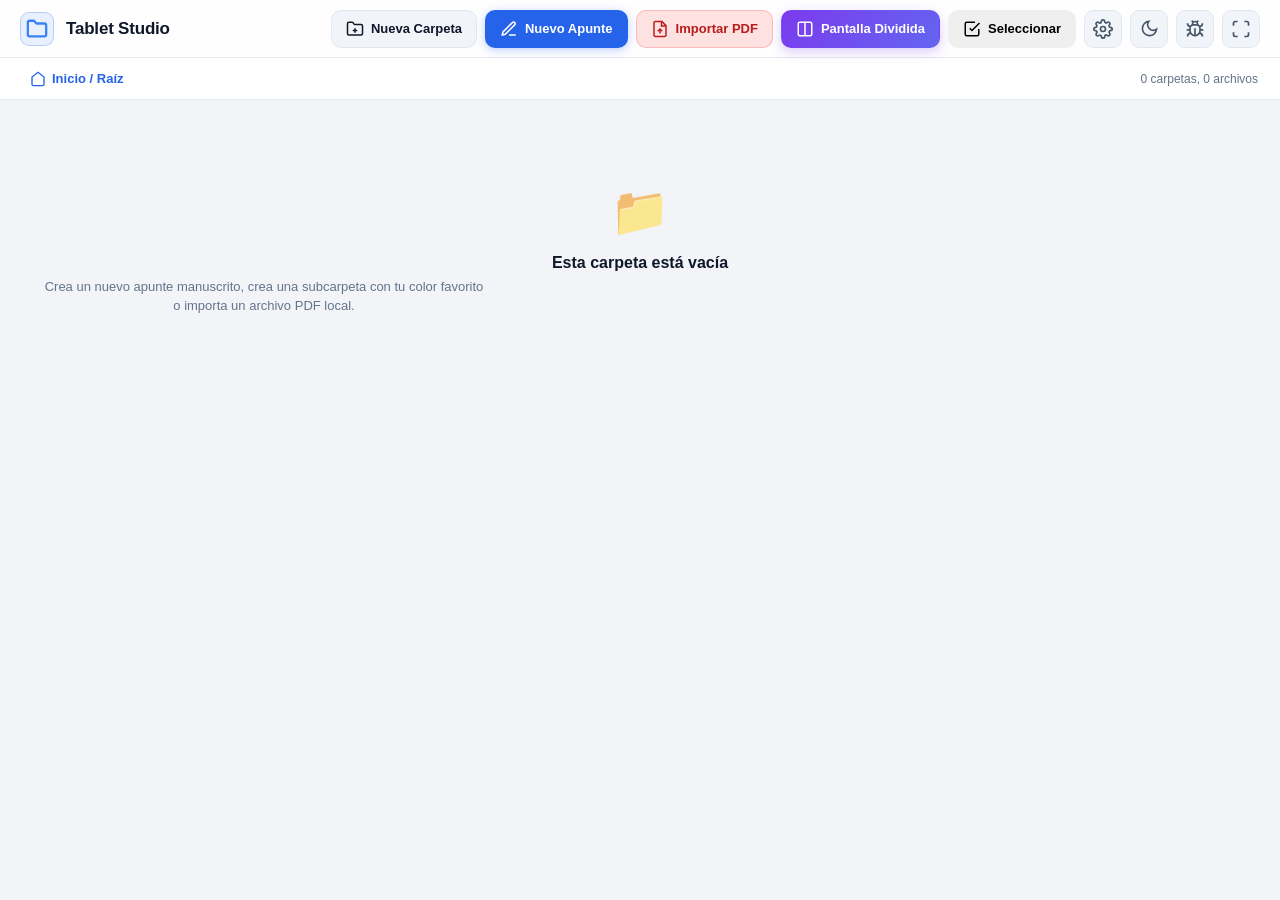
==== commit 9af6b6dd: "Add files via upload" ====
--- a/index.html
+++ b/index.html
@@ -2278,11 +2278,11 @@
   <!-- LÃ³gica de AplicaciÃ³n AutÃ³noma (JavaScript EstÃ¡ndar MonolÃ­tico 100% Offline) -->
 
   <!-- Worker de PDF.js Embebido en Memoria (Cero Dependencias Externas / 100% Offline Tablet) -->
-    <script src="libs/pdf.min.js"></script>
-  <script src="js/storage.js"></script>
-  <script src="js/canvas.js"></script>
-  <script src="js/pdf-viewer.js"></script>
-  <script src="js/app.js"></script>
+    <script src="libs/pdf.min.js?v=1.0.3"></script>
+  <script src="js/storage.js?v=1.0.3"></script>
+  <script src="js/canvas.js?v=1.0.3"></script>
+  <script src="js/pdf-viewer.js?v=1.0.3"></script>
+  <script src="js/app.js?v=1.0.3"></script>
   <script>
     if ('serviceWorker' in navigator && (window.location.protocol === 'https:' || window.location.hostname === 'localhost' || window.location.hostname === '127.0.0.1')) {
       window.addEventListener('load', () => {
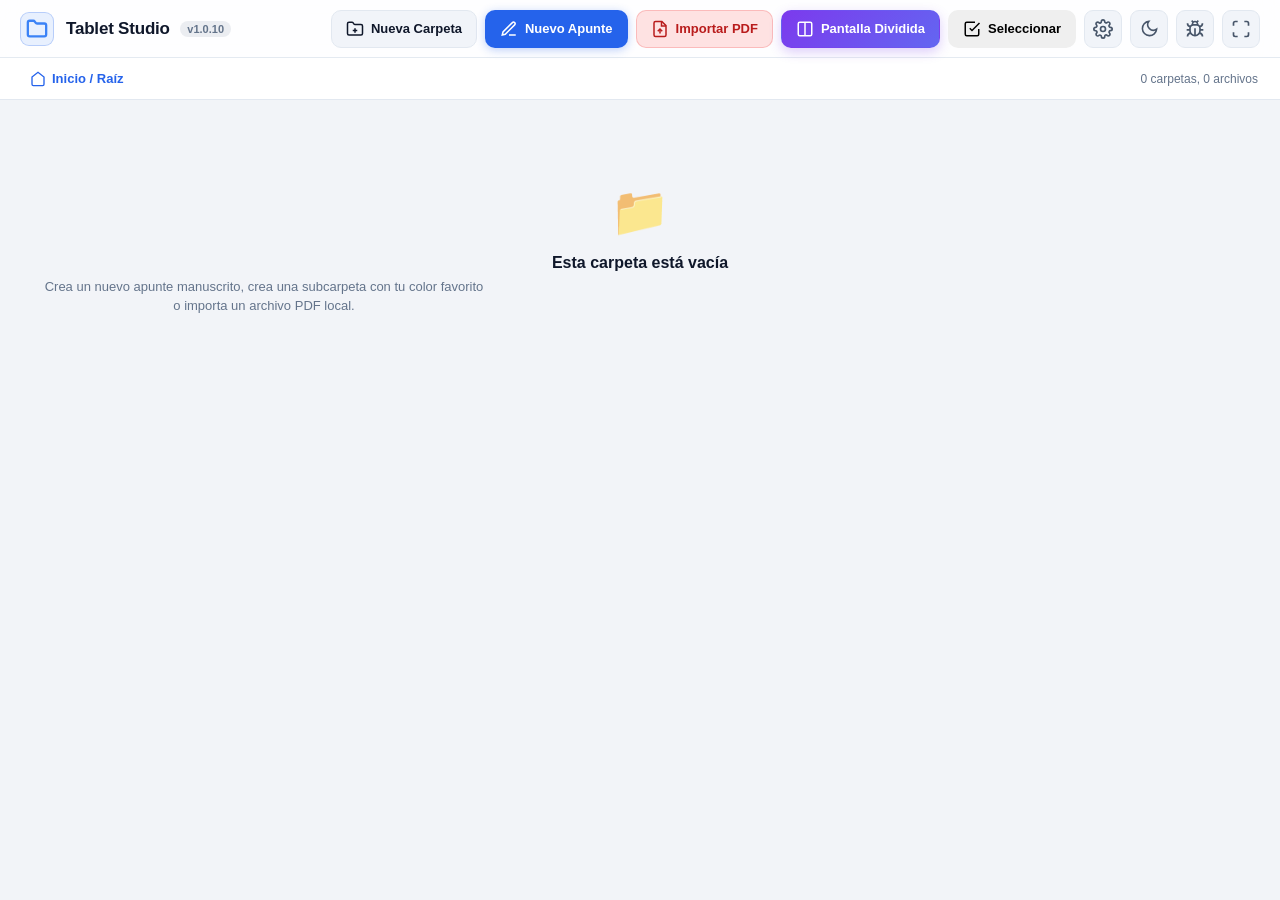
==== commit 5e7248d9: "v1.0.10: versión visible en la cabecera y en Ajustes Co-Authored-By: Claude Opus 5.5 <noreply@anthro" ====
--- a/index.html
+++ b/index.html
@@ -13,7 +13,7 @@
 
   <!-- Estilos Embebidos AutÃ³nomos (Sin dependencias externas ni CORS) -->
     <link rel="manifest" href="manifest.json">
-  <link rel="stylesheet" href="css/styles.css">
+  <link rel="stylesheet" href="css/styles.css?v=1.0.10">
 
 </head>
 <body>
@@ -24,7 +24,7 @@
         <div class="brand-logo">
           <svg width="22" height="22" viewBox="0 0 24 24" fill="none" stroke="#3b82f6" stroke-width="2.5"><path d="M4 20h16a2 2 0 0 0 2-2V8a2 2 0 0 0-2-2h-7.93a2 2 0 0 1-1.66-.9l-.82-1.2A2 2 0 0 0 7.93 3H4a2 2 0 0 0-2 2v13c0 1.1.9 2 2 2Z"></path></svg>
         </div>
-        <h1>Tablet Studio</h1>
+        <h1>Tablet Studio <span class="app-version">v1.0.10</span></h1>
       </div>
 
       <!-- Acciones principales -->
@@ -213,354 +213,6 @@
         </button>
       </div>
     </header>
-
-    <!-- POPOVER INTERACTIVO: AJUSTES DE PINCEL / BOLÍGRAFO / PLUMA (Se abre al pinchar en el pincel) -->
-    <div class="tool-config-popover" id="popover-brush-settings" style="display: none;">
-      <div class="popover-header">
-        <h4 id="brush-popover-title">Ajustes de Pincel</h4>
-        <button class="btn-close-popover" id="btn-close-brush-popover">&times;</button>
-      </div>
-
-      <!-- Selector de Tipo de Pincel -->
-      <div class="popover-section">
-        <label>Tipo de Trazo</label>
-        <div class="brush-types-grid">
-          <button class="brush-type-btn active" data-type="pen" title="Bolígrafo Estándar">
-            <span class="brush-icon">🖊️</span>
-            <span>Bolígrafo</span>
-          </button>
-          <button class="brush-type-btn" data-type="fountain" title="Pluma Caligráfica con Presión">
-            <span class="brush-icon">✒️</span>
-            <span>Pluma</span>
-          </button>
-          <button class="brush-type-btn" data-type="brush" title="Pincel Artístico Suave">
-            <span class="brush-icon">🖌️</span>
-            <span>Pincel</span>
-          </button>
-          <button class="brush-type-btn" data-type="pencil" title="Lápiz Grafito Texturizado">
-            <span class="brush-icon">✏️</span>
-            <span>Lápiz</span>
-          </button>
-          <button class="brush-type-btn" data-type="highlighter" title="Subrayador Semitransparente">
-            <span class="brush-icon">🖍️</span>
-            <span>Marcador</span>
-          </button>
-        </div>
-      </div>
-
-      <!-- Color del Pincel (Directo en el Pincel) -->
-      <div class="popover-section">
-        <div class="flex-between">
-          <label>Color del Trazo</label>
-          <button type="button" class="btn-open-color-dialog" id="btn-open-brush-color-picker" title="Abrir selector libre de color con vista previa, Aceptar y Cancelar">
-            🎨 Color Libre...
-          </button>
-        </div>
-        <div class="popover-colors-row" id="brush-popover-colors">
-          <!-- Swatches de colores dinámicos -->
-        </div>
-      </div>
-
-      <!-- Selector de Grosor con Presets Visuales -->
-      <div class="popover-section">
-        <div class="flex-between">
-          <label>Grosor del Trazo</label>
-          <span class="preset-value-badge" id="brush-size-val">3px</span>
-        </div>
-        <div class="size-presets-row" id="brush-size-presets">
-          <button class="size-pill-btn" data-size="1">1px</button>
-          <button class="size-pill-btn active" data-size="3">3px</button>
-          <button class="size-pill-btn" data-size="6">6px</button>
-          <button class="size-pill-btn" data-size="10">10px</button>
-          <button class="size-pill-btn" data-size="16">16px</button>
-          <button class="size-pill-btn" data-size="24">24px</button>
-          <button class="size-pill-btn" data-size="36">36px</button>
-        </div>
-        <input type="range" id="input-brush-size-slider" min="1" max="50" value="3" class="slider-smooth" />
-      </div>
-
-      <!-- Previsualización en Vivo del Trazo -->
-      <div class="brush-preview-box">
-        <canvas id="brush-preview-canvas" width="280" height="46"></canvas>
-      </div>
-
-      <!-- Acciones de Pincel -->
-      <div class="popover-section flex-between">
-        <button type="button" class="btn-save-as-brush" id="btn-save-current-as-brush">
-          ⭐ Duplicar en la Barra
-        </button>
-        <button type="button" class="btn-delete-active-tool" id="btn-delete-custom-tool" title="Eliminar esta herramienta de la barra">
-          🗑️ Eliminar
-        </button>
-      </div>
-    </div>
-
-    <!-- POPOVER INTERACTIVO: AJUSTES DE GOMA / BORRADOR (Se abre al pinchar en la goma) -->
-    <div class="tool-config-popover" id="popover-eraser-settings" style="display: none;">
-      <div class="popover-header">
-        <h4>Ajustes de Goma de Borrar</h4>
-        <button class="btn-close-popover" id="btn-close-eraser-popover">&times;</button>
-      </div>
-
-      <!-- Modo de Borrado -->
-      <div class="popover-section">
-        <label>Modo de Borrado</label>
-        <div class="eraser-modes-grid">
-          <button class="eraser-mode-btn active" id="eraser-mode-stroke" title="Elimina el trazo completo que toques">
-            <span>⚡ Borrador de Trazo Completo</span>
-          </button>
-          <button class="eraser-mode-btn" id="eraser-mode-area" title="Borra píxeles por área / radio">
-            <span>🎯 Borrador de Área / Precisión</span>
-          </button>
-        </div>
-      </div>
-
-      <!-- Grosor de la Goma -->
-      <div class="popover-section">
-        <div class="flex-between">
-          <label>Tamaño de la Goma</label>
-          <span class="preset-value-badge" id="eraser-size-val">20px</span>
-        </div>
-        <div class="size-presets-row" id="eraser-size-presets">
-          <button class="size-pill-btn" data-size="8">Fino (8px)</button>
-          <button class="size-pill-btn active" data-size="20">Medio (20px)</button>
-          <button class="size-pill-btn" data-size="45">Grueso (45px)</button>
-          <button class="size-pill-btn" data-size="85">Gigante (85px)</button>
-        </div>
-        <input type="range" id="input-eraser-size-slider" min="4" max="100" value="20" class="slider-smooth" />
-      </div>
-
-      <!-- Acción Rápida: Limpiar Lienzo -->
-      <div class="popover-section">
-        <button class="btn-clear-canvas-danger" id="btn-clear-canvas-notes">
-          🗑️ Limpiar Todo el Lienzo
-        </button>
-      </div>
-    </div>
-
-    <!-- POPOVER INTERACTIVO: PALETA COMPLETA DE COLORES Y FAVORITOS -->
-    <div class="tool-config-popover popover-wide" id="popover-palette-settings" style="display: none;">
-      <div class="popover-header">
-        <h4>Paleta de Colores & Favoritos</h4>
-        <button class="btn-close-popover" id="btn-close-palette-popover">&times;</button>
-      </div>
-
-      <!-- Colores Principales y Extendidos -->
-      <div class="popover-section">
-        <label>Colores Seleccionados</label>
-        <div class="extended-palette-grid" id="extended-palette-grid">
-          <!-- 16 Colores seleccionados -->
-        </div>
-      </div>
-
-      <!-- Selector de Color Libre -->
-      <div class="popover-section">
-        <label>Color Personalizado Libre</label>
-        <div class="custom-color-row">
-          <input type="color" id="input-full-custom-color" value="#2563eb" class="native-color-picker" />
-          <input type="text" id="input-color-hex-text" value="#2563EB" class="hex-text-input" />
-          <button class="btn-add-favorite-color" id="btn-add-fav-color">
-            + Guardar Favorito
-          </button>
-        </div>
-      </div>
-
-      <!-- Mis Colores Favoritos Guardados -->
-      <div class="popover-section">
-        <label>Mis Colores Guardados</label>
-        <div class="fav-colors-row" id="fav-colors-row">
-          <!-- Renderizado dinámico de favoritos -->
-        </div>
-      </div>
-    </div>
-
-    <!-- POPOVER INTERACTIVO: FORMAS GEOMÉTRICAS ESTÁNDAR -->
-    <div class="tool-config-popover popover-wide" id="popover-shapes-settings" style="display: none;">
-      <div class="popover-header">
-        <h4>Formas Geométricas Estándar</h4>
-        <button class="btn-close-popover" id="btn-close-shapes-popover">&times;</button>
-      </div>
-
-      <!-- Grid de Tipos de Formas -->
-      <div class="popover-section">
-        <label>Elige una Forma</label>
-        <div class="shapes-types-grid">
-          <button class="shape-type-btn active" data-shape="rectangle" title="Rectángulo / Cuadrado">
-            <span class="shape-icon">⬛</span>
-            <span>Rectángulo</span>
-          </button>
-          <button class="shape-type-btn" data-shape="circle" title="Círculo / Elipse">
-            <span class="shape-icon">⭕</span>
-            <span>Círculo</span>
-          </button>
-          <button class="shape-type-btn" data-shape="line" title="Línea Recta">
-            <span class="shape-icon">📏</span>
-            <span>Línea</span>
-          </button>
-          <button class="shape-type-btn" data-shape="arrow" title="Flecha">
-            <span class="shape-icon">➡️</span>
-            <span>Flecha</span>
-          </button>
-          <button class="shape-type-btn" data-shape="triangle" title="Triángulo">
-            <span class="shape-icon">🔺</span>
-            <span>Triángulo</span>
-          </button>
-          <button class="shape-type-btn" data-shape="star" title="Estrella">
-            <span class="shape-icon">⭐</span>
-            <span>Estrella</span>
-          </button>
-          <button class="shape-type-btn" data-shape="hexagon" title="Hexágono">
-            <span class="shape-icon">⬡</span>
-            <span>Hexágono</span>
-          </button>
-        </div>
-      </div>
-
-      <!-- Opciones de Relleno de la Forma -->
-      <div class="popover-section">
-        <label>Modo de Relleno</label>
-        <div class="shape-fill-modes">
-          <button class="fill-mode-btn active" data-fill="none" title="Solo Borde / Sin Relleno">
-            <span>🚫 Sin Relleno</span>
-          </button>
-          <button class="fill-mode-btn" data-fill="semi" title="Relleno Translúcido (35%)">
-            <span>💧 Translúcido</span>
-          </button>
-          <button class="fill-mode-btn" data-fill="solid" title="Relleno Sólido (100%)">
-            <span>⬛ Sólido</span>
-          </button>
-        </div>
-      </div>
-
-      <!-- Grosor del Borde de la Forma -->
-      <div class="popover-section">
-        <div class="flex-between">
-          <label>Grosor del Borde</label>
-          <span class="preset-value-badge" id="shape-size-val">3px</span>
-        </div>
-        <div class="size-presets-row" id="shape-size-presets">
-          <button class="size-pill-btn" data-size="1">1px</button>
-          <button class="size-pill-btn active" data-size="3">3px</button>
-          <button class="size-pill-btn" data-size="6">6px</button>
-          <button class="size-pill-btn" data-size="12">12px</button>
-        </div>
-      </div>
-    </div>
-
-    <!-- POPOVER INTERACTIVO: BOTE DE PINTURA Y RELLENO -->
-    <div class="tool-config-popover" id="popover-fill-settings" style="display: none;">
-      <div class="popover-header">
-        <h4>Bote de Relleno de Color</h4>
-        <button class="btn-close-popover" id="btn-close-fill-popover">&times;</button>
-      </div>
-
-      <!-- Opacidad del Relleno -->
-      <div class="popover-section">
-        <label>Intensidad del Relleno</label>
-        <div class="shape-fill-modes">
-          <button class="bucket-opacity-btn active" data-opacity="1.0" title="Relleno Sólido">
-            <span>Sólido 100%</span>
-          </button>
-          <button class="bucket-opacity-btn" data-opacity="0.45" title="Relleno Translúcido">
-            <span>Acuarela 45%</span>
-          </button>
-          <button class="bucket-opacity-btn" data-opacity="0.25" title="Relleno Muy Suave">
-            <span>Pastel 25%</span>
-          </button>
-        </div>
-      </div>
-
-      <div class="popover-section">
-        <p class="text-secondary" style="font-size: 11px; line-height: 1.4;">
-          👉 <strong>Cómo usar:</strong> Toca dentro de cualquier figura cerrada o trazo en el lienzo para rellenarlo instantáneamente con el color seleccionado.
-        </p>
-      </div>
-    </div>
-
-    <!-- Panel Flotante / Popover de Configuración de Papel y Cuadrícula -->
-    <div class="paper-config-popover" id="paper-config-popover" style="display: none;">
-      <div class="popover-header">
-        <h4>Personalizar Papel</h4>
-        <button class="btn-close-popover" id="btn-close-paper-popover">&times;</button>
-      </div>
-
-      <!-- 1. Color de Fondo del Papel -->
-      <div class="popover-section">
-        <label>Color de Fondo</label>
-        <div class="paper-color-presets">
-          <button class="paper-color-btn" data-color="#111827" style="background-color: #111827;" title="Gris Muy Oscuro / Pizarra"></button>
-          <button class="paper-color-btn" data-color="#ffffff" style="background-color: #ffffff; border-color: #cbd5e1;" title="Blanco Clásico"></button>
-          <button class="paper-color-btn active" data-color="#fdf6e2" style="background-color: #fdf6e2; border-color: #e2d7be;" title="Papel Beige / Marfil"></button>
-          <button class="paper-color-btn" data-color="#1e3a8a" style="background-color: #1e3a8a;" title="Azul Plano (Blueprint)"></button>
-          
-          <!-- Selector Libre de Color de Fondo -->
-          <label class="custom-color-picker-label" title="Cualquier Color Personalizado">
-            <input type="color" id="input-custom-bg-color" value="#fdf6e2" />
-            <span class="custom-color-indicator">🎨</span>
-          </label>
-        </div>
-      </div>
-
-      <!-- 2. Tipo de Patrón de Cuadrícula / Líneas -->
-      <div class="popover-section">
-        <label>Tipo de Cuadrícula</label>
-        <div class="pattern-type-grid">
-          <button class="pattern-type-btn" data-pattern="blank" title="Liso (Sin cuadrícula)">
-            <span>⬜ Liso</span>
-          </button>
-          <button class="pattern-type-btn active" data-pattern="grid" title="Cuadrícula / Cuadrados">
-            <span>🔲 Cuadrícula</span>
-          </button>
-          <button class="pattern-type-btn" data-pattern="lines" title="Líneas / Rayado">
-            <span>📑 Rayas</span>
-          </button>
-          <button class="pattern-type-btn" data-pattern="dots" title="Puntos">
-            <span>⠇ Puntos</span>
-          </button>
-        </div>
-      </div>
-
-      <!-- 3. Tamaño / Separación de la Cuadrícula -->
-      <div class="popover-section">
-        <div class="flex-between">
-          <label>Tamaño de Cuadrícula / Líneas</label>
-          <span class="grid-size-text" id="grid-size-text">28px</span>
-        </div>
-        <input type="range" id="input-grid-size" min="14" max="64" value="28" class="slider-grid-size" />
-      </div>
-    </div>
-
-    <!-- Barra Flotante de Acciones de Selección (Copiar, Duplicar, Mover, Recortar, Rotar, Eliminar, Dimensiones) -->
-    <div class="selection-actions-bar" id="selection-actions-bar" style="display: none;">
-      <span class="selection-dim-badge" id="selection-dim-badge" title="Dimensiones de los elementos seleccionados">📏 0 × 0</span>
-      <div class="separator-v"></div>
-      <button class="btn-sel-action btn-sel-crop" id="btn-sel-crop" style="display: none;" title="Recortar Foto Seleccionada">
-        <span>✂️ Recortar</span>
-      </button>
-      <button class="btn-sel-action" id="btn-sel-rotate-left" title="Rotar 90° a la izquierda (Antihorario)">
-        <span>⟲ -90°</span>
-      </button>
-      <button class="btn-sel-action" id="btn-sel-rotate-right" title="Rotar 90° a la derecha (Horario)">
-        <span>⟳ +90°</span>
-      </button>
-      <div class="separator-v"></div>
-      <button class="btn-sel-action" id="btn-sel-copy" title="Copiar Trazos">
-        <span>📋 Copiar</span>
-      </button>
-      <button class="btn-sel-action" id="btn-sel-paste" title="Pegar Trazos">
-        <span>📄 Pegar</span>
-      </button>
-      <button class="btn-sel-action" id="btn-sel-duplicate" title="Duplicar Trazos Seleccionados">
-        <span>📑 Duplicar</span>
-      </button>
-      <div class="separator-v"></div>
-      <button class="btn-sel-action text-danger" id="btn-sel-delete" title="Eliminar Selección">
-        <span>🗑️ Eliminar</span>
-      </button>
-      <button class="btn-sel-action" id="btn-sel-clear" title="Deseleccionar">
-        <span>✕</span>
-      </button>
-    </div>
 
     <!-- Área de Lienzo / Canvas -->
     <main class="notes-viewport" id="notes-viewport">
@@ -843,6 +495,358 @@
         </div>
       </div>
     </div>
+  </div>
+
+  <!-- ========================================================= -->
+  <!-- POPOVERS COMPARTIDOS (Apuntes, PDF y Split View)          -->
+  <!-- ========================================================= -->
+
+  <!-- POPOVER INTERACTIVO: AJUSTES DE PINCEL / BOLÍGRAFO / PLUMA (Se abre al pinchar en el pincel) -->
+  <div class="tool-config-popover" id="popover-brush-settings" style="display: none;">
+    <div class="popover-header">
+      <h4 id="brush-popover-title">Ajustes de Pincel</h4>
+      <button class="btn-close-popover" id="btn-close-brush-popover">&times;</button>
+    </div>
+
+    <!-- Selector de Tipo de Pincel -->
+    <div class="popover-section">
+      <label>Tipo de Trazo</label>
+      <div class="brush-types-grid">
+        <button class="brush-type-btn active" data-type="pen" title="Bolígrafo Estándar">
+          <span class="brush-icon">🖊️</span>
+          <span>Bolígrafo</span>
+        </button>
+        <button class="brush-type-btn" data-type="fountain" title="Pluma Caligráfica con Presión">
+          <span class="brush-icon">✒️</span>
+          <span>Pluma</span>
+        </button>
+        <button class="brush-type-btn" data-type="brush" title="Pincel Artístico Suave">
+          <span class="brush-icon">🖌️</span>
+          <span>Pincel</span>
+        </button>
+        <button class="brush-type-btn" data-type="pencil" title="Lápiz Grafito Texturizado">
+          <span class="brush-icon">✏️</span>
+          <span>Lápiz</span>
+        </button>
+        <button class="brush-type-btn" data-type="highlighter" title="Subrayador Semitransparente">
+          <span class="brush-icon">🖍️</span>
+          <span>Marcador</span>
+        </button>
+      </div>
+    </div>
+
+    <!-- Color del Pincel (Directo en el Pincel) -->
+    <div class="popover-section">
+      <div class="flex-between">
+        <label>Color del Trazo</label>
+        <button type="button" class="btn-open-color-dialog" id="btn-open-brush-color-picker" title="Abrir selector libre de color con vista previa, Aceptar y Cancelar">
+          🎨 Color Libre...
+        </button>
+      </div>
+      <div class="popover-colors-row" id="brush-popover-colors">
+        <!-- Swatches de colores dinámicos -->
+      </div>
+    </div>
+
+    <!-- Selector de Grosor con Presets Visuales -->
+    <div class="popover-section">
+      <div class="flex-between">
+        <label>Grosor del Trazo</label>
+        <span class="preset-value-badge" id="brush-size-val">3px</span>
+      </div>
+      <div class="size-presets-row" id="brush-size-presets">
+        <button class="size-pill-btn" data-size="1">1px</button>
+        <button class="size-pill-btn active" data-size="3">3px</button>
+        <button class="size-pill-btn" data-size="6">6px</button>
+        <button class="size-pill-btn" data-size="10">10px</button>
+        <button class="size-pill-btn" data-size="16">16px</button>
+        <button class="size-pill-btn" data-size="24">24px</button>
+        <button class="size-pill-btn" data-size="36">36px</button>
+      </div>
+      <input type="range" id="input-brush-size-slider" min="1" max="50" value="3" class="slider-smooth" />
+    </div>
+
+    <!-- Previsualización en Vivo del Trazo -->
+    <div class="brush-preview-box">
+      <canvas id="brush-preview-canvas" width="280" height="46"></canvas>
+    </div>
+
+    <!-- Acciones de Pincel -->
+    <div class="popover-section flex-between">
+      <button type="button" class="btn-save-as-brush" id="btn-save-current-as-brush">
+        ⭐ Duplicar en la Barra
+      </button>
+      <button type="button" class="btn-delete-active-tool" id="btn-delete-custom-tool" title="Eliminar esta herramienta de la barra">
+        🗑️ Eliminar
+      </button>
+    </div>
+  </div>
+
+  <!-- POPOVER INTERACTIVO: AJUSTES DE GOMA / BORRADOR (Se abre al pinchar en la goma) -->
+  <div class="tool-config-popover" id="popover-eraser-settings" style="display: none;">
+    <div class="popover-header">
+      <h4>Ajustes de Goma de Borrar</h4>
+      <button class="btn-close-popover" id="btn-close-eraser-popover">&times;</button>
+    </div>
+
+    <!-- Modo de Borrado -->
+    <div class="popover-section">
+      <label>Modo de Borrado</label>
+      <div class="eraser-modes-grid">
+        <button class="eraser-mode-btn active" id="eraser-mode-stroke" title="Elimina el trazo completo que toques">
+          <span>⚡ Borrador de Trazo Completo</span>
+        </button>
+        <button class="eraser-mode-btn" id="eraser-mode-area" title="Borra píxeles por área / radio">
+          <span>🎯 Borrador de Área / Precisión</span>
+        </button>
+      </div>
+    </div>
+
+    <!-- Grosor de la Goma -->
+    <div class="popover-section">
+      <div class="flex-between">
+        <label>Tamaño de la Goma</label>
+        <span class="preset-value-badge" id="eraser-size-val">20px</span>
+      </div>
+      <div class="size-presets-row" id="eraser-size-presets">
+        <button class="size-pill-btn" data-size="8">Fino (8px)</button>
+        <button class="size-pill-btn active" data-size="20">Medio (20px)</button>
+        <button class="size-pill-btn" data-size="45">Grueso (45px)</button>
+        <button class="size-pill-btn" data-size="85">Gigante (85px)</button>
+      </div>
+      <input type="range" id="input-eraser-size-slider" min="4" max="100" value="20" class="slider-smooth" />
+    </div>
+
+    <!-- Acción Rápida: Limpiar Lienzo -->
+    <div class="popover-section">
+      <button class="btn-clear-canvas-danger" id="btn-clear-canvas-notes">
+        🗑️ Limpiar Todo el Lienzo
+      </button>
+    </div>
+  </div>
+
+  <!-- POPOVER INTERACTIVO: PALETA COMPLETA DE COLORES Y FAVORITOS -->
+  <div class="tool-config-popover popover-wide" id="popover-palette-settings" style="display: none;">
+    <div class="popover-header">
+      <h4>Paleta de Colores & Favoritos</h4>
+      <button class="btn-close-popover" id="btn-close-palette-popover">&times;</button>
+    </div>
+
+    <!-- Colores Principales y Extendidos -->
+    <div class="popover-section">
+      <label>Colores Seleccionados</label>
+      <div class="extended-palette-grid" id="extended-palette-grid">
+        <!-- 16 Colores seleccionados -->
+      </div>
+    </div>
+
+    <!-- Selector de Color Libre -->
+    <div class="popover-section">
+      <label>Color Personalizado Libre</label>
+      <div class="custom-color-row">
+        <input type="color" id="input-full-custom-color" value="#2563eb" class="native-color-picker" />
+        <input type="text" id="input-color-hex-text" value="#2563EB" class="hex-text-input" />
+        <button class="btn-add-favorite-color" id="btn-add-fav-color">
+          + Guardar Favorito
+        </button>
+      </div>
+    </div>
+
+    <!-- Mis Colores Favoritos Guardados -->
+    <div class="popover-section">
+      <label>Mis Colores Guardados</label>
+      <div class="fav-colors-row" id="fav-colors-row">
+        <!-- Renderizado dinámico de favoritos -->
+      </div>
+    </div>
+  </div>
+
+  <!-- POPOVER INTERACTIVO: FORMAS GEOMÉTRICAS ESTÁNDAR -->
+  <div class="tool-config-popover popover-wide" id="popover-shapes-settings" style="display: none;">
+    <div class="popover-header">
+      <h4>Formas Geométricas Estándar</h4>
+      <button class="btn-close-popover" id="btn-close-shapes-popover">&times;</button>
+    </div>
+
+    <!-- Grid de Tipos de Formas -->
+    <div class="popover-section">
+      <label>Elige una Forma</label>
+      <div class="shapes-types-grid">
+        <button class="shape-type-btn active" data-shape="rectangle" title="Rectángulo / Cuadrado">
+          <span class="shape-icon">⬛</span>
+          <span>Rectángulo</span>
+        </button>
+        <button class="shape-type-btn" data-shape="circle" title="Círculo / Elipse">
+          <span class="shape-icon">⭕</span>
+          <span>Círculo</span>
+        </button>
+        <button class="shape-type-btn" data-shape="line" title="Línea Recta">
+          <span class="shape-icon">📏</span>
+          <span>Línea</span>
+        </button>
+        <button class="shape-type-btn" data-shape="arrow" title="Flecha">
+          <span class="shape-icon">➡️</span>
+          <span>Flecha</span>
+        </button>
+        <button class="shape-type-btn" data-shape="triangle" title="Triángulo">
+          <span class="shape-icon">🔺</span>
+          <span>Triángulo</span>
+        </button>
+        <button class="shape-type-btn" data-shape="star" title="Estrella">
+          <span class="shape-icon">⭐</span>
+          <span>Estrella</span>
+        </button>
+        <button class="shape-type-btn" data-shape="hexagon" title="Hexágono">
+          <span class="shape-icon">⬡</span>
+          <span>Hexágono</span>
+        </button>
+      </div>
+    </div>
+
+    <!-- Opciones de Relleno de la Forma -->
+    <div class="popover-section">
+      <label>Modo de Relleno</label>
+      <div class="shape-fill-modes">
+        <button class="fill-mode-btn active" data-fill="none" title="Solo Borde / Sin Relleno">
+          <span>🚫 Sin Relleno</span>
+        </button>
+        <button class="fill-mode-btn" data-fill="semi" title="Relleno Translúcido (35%)">
+          <span>💧 Translúcido</span>
+        </button>
+        <button class="fill-mode-btn" data-fill="solid" title="Relleno Sólido (100%)">
+          <span>⬛ Sólido</span>
+        </button>
+      </div>
+    </div>
+
+    <!-- Grosor del Borde de la Forma -->
+    <div class="popover-section">
+      <div class="flex-between">
+        <label>Grosor del Borde</label>
+        <span class="preset-value-badge" id="shape-size-val">3px</span>
+      </div>
+      <div class="size-presets-row" id="shape-size-presets">
+        <button class="size-pill-btn" data-size="1">1px</button>
+        <button class="size-pill-btn active" data-size="3">3px</button>
+        <button class="size-pill-btn" data-size="6">6px</button>
+        <button class="size-pill-btn" data-size="12">12px</button>
+      </div>
+    </div>
+  </div>
+
+  <!-- POPOVER INTERACTIVO: BOTE DE PINTURA Y RELLENO -->
+  <div class="tool-config-popover" id="popover-fill-settings" style="display: none;">
+    <div class="popover-header">
+      <h4>Bote de Relleno de Color</h4>
+      <button class="btn-close-popover" id="btn-close-fill-popover">&times;</button>
+    </div>
+
+    <!-- Opacidad del Relleno -->
+    <div class="popover-section">
+      <label>Intensidad del Relleno</label>
+      <div class="shape-fill-modes">
+        <button class="bucket-opacity-btn active" data-opacity="1.0" title="Relleno Sólido">
+          <span>Sólido 100%</span>
+        </button>
+        <button class="bucket-opacity-btn" data-opacity="0.45" title="Relleno Translúcido">
+          <span>Acuarela 45%</span>
+        </button>
+        <button class="bucket-opacity-btn" data-opacity="0.25" title="Relleno Muy Suave">
+          <span>Pastel 25%</span>
+        </button>
+      </div>
+    </div>
+
+    <div class="popover-section">
+      <p class="text-secondary" style="font-size: 11px; line-height: 1.4;">
+        👉 <strong>Cómo usar:</strong> Toca dentro de cualquier figura cerrada o trazo en el lienzo para rellenarlo instantáneamente con el color seleccionado.
+      </p>
+    </div>
+  </div>
+
+  <!-- Panel Flotante / Popover de Configuración de Papel y Cuadrícula -->
+  <div class="paper-config-popover" id="paper-config-popover" style="display: none;">
+    <div class="popover-header">
+      <h4>Personalizar Papel</h4>
+      <button class="btn-close-popover" id="btn-close-paper-popover">&times;</button>
+    </div>
+
+    <!-- 1. Color de Fondo del Papel -->
+    <div class="popover-section">
+      <label>Color de Fondo</label>
+      <div class="paper-color-presets">
+        <button class="paper-color-btn" data-color="#111827" style="background-color: #111827;" title="Gris Muy Oscuro / Pizarra"></button>
+        <button class="paper-color-btn" data-color="#ffffff" style="background-color: #ffffff; border-color: #cbd5e1;" title="Blanco Clásico"></button>
+        <button class="paper-color-btn active" data-color="#fdf6e2" style="background-color: #fdf6e2; border-color: #e2d7be;" title="Papel Beige / Marfil"></button>
+        <button class="paper-color-btn" data-color="#1e3a8a" style="background-color: #1e3a8a;" title="Azul Plano (Blueprint)"></button>
+        
+        <!-- Selector Libre de Color de Fondo -->
+        <label class="custom-color-picker-label" title="Cualquier Color Personalizado">
+          <input type="color" id="input-custom-bg-color" value="#fdf6e2" />
+          <span class="custom-color-indicator">🎨</span>
+        </label>
+      </div>
+    </div>
+
+    <!-- 2. Tipo de Patrón de Cuadrícula / Líneas -->
+    <div class="popover-section">
+      <label>Tipo de Cuadrícula</label>
+      <div class="pattern-type-grid">
+        <button class="pattern-type-btn" data-pattern="blank" title="Liso (Sin cuadrícula)">
+          <span>⬜ Liso</span>
+        </button>
+        <button class="pattern-type-btn active" data-pattern="grid" title="Cuadrícula / Cuadrados">
+          <span>🔲 Cuadrícula</span>
+        </button>
+        <button class="pattern-type-btn" data-pattern="lines" title="Líneas / Rayado">
+          <span>📑 Rayas</span>
+        </button>
+        <button class="pattern-type-btn" data-pattern="dots" title="Puntos">
+          <span>⠇ Puntos</span>
+        </button>
+      </div>
+    </div>
+
+    <!-- 3. Tamaño / Separación de la Cuadrícula -->
+    <div class="popover-section">
+      <div class="flex-between">
+        <label>Tamaño de Cuadrícula / Líneas</label>
+        <span class="grid-size-text" id="grid-size-text">28px</span>
+      </div>
+      <input type="range" id="input-grid-size" min="14" max="64" value="28" class="slider-grid-size" />
+    </div>
+  </div>
+
+  <!-- Barra Flotante de Acciones de Selección (Copiar, Duplicar, Mover, Recortar, Rotar, Eliminar, Dimensiones) -->
+  <div class="selection-actions-bar" id="selection-actions-bar" style="display: none;">
+    <span class="selection-dim-badge" id="selection-dim-badge" title="Dimensiones de los elementos seleccionados">📏 0 × 0</span>
+    <div class="separator-v"></div>
+    <button class="btn-sel-action btn-sel-crop" id="btn-sel-crop" style="display: none;" title="Recortar Foto Seleccionada">
+      <span>✂️ Recortar</span>
+    </button>
+    <button class="btn-sel-action" id="btn-sel-rotate-left" title="Rotar 90° a la izquierda (Antihorario)">
+      <span>⟲ -90°</span>
+    </button>
+    <button class="btn-sel-action" id="btn-sel-rotate-right" title="Rotar 90° a la derecha (Horario)">
+      <span>⟳ +90°</span>
+    </button>
+    <div class="separator-v"></div>
+    <button class="btn-sel-action" id="btn-sel-copy" title="Copiar Trazos">
+      <span>📋 Copiar</span>
+    </button>
+    <button class="btn-sel-action" id="btn-sel-paste" title="Pegar Trazos">
+      <span>📄 Pegar</span>
+    </button>
+    <button class="btn-sel-action" id="btn-sel-duplicate" title="Duplicar Trazos Seleccionados">
+      <span>📑 Duplicar</span>
+    </button>
+    <div class="separator-v"></div>
+    <button class="btn-sel-action text-danger" id="btn-sel-delete" title="Eliminar Selección">
+      <span>🗑️ Eliminar</span>
+    </button>
+    <button class="btn-sel-action" id="btn-sel-clear" title="Deseleccionar">
+      <span>✕</span>
+    </button>
   </div>
 
 
@@ -1219,15 +1223,21 @@
       <div class="modal-header">
         <div class="modal-title-wrap">
           <div class="modal-icon-badge badge-blue">⚙️</div>
-          <h3>Ajustes de la Aplicación</h3>
+          <h3>Ajustes de la Aplicación <span class="app-version">v1.0.10</span></h3>
         </div>
         <button class="btn-close-modal" id="btn-close-modal-settings">&times;</button>
       </div>
 
+      <div class="settings-tabs" role="tablist">
+        <button type="button" class="settings-tab active" role="tab" data-settings-tab="document">📐 Documento</button>
+        <button type="button" class="settings-tab" role="tab" data-settings-tab="input">🖊️ Lápiz y táctil</button>
+        <button type="button" class="settings-tab" role="tab" data-settings-tab="storage">📂 Almacenamiento</button>
+        <button type="button" class="settings-tab" role="tab" data-settings-tab="app">📲 Aplicación</button>
+      </div>
+
       <div class="modal-body-content settings-tablet-body">
-        <div class="settings-two-col-grid">
-          <!-- Columna Izquierda: Unidades de Medida y Vista Previa -->
-          <div class="settings-col">
+          <!-- Pestaña: Documento (unidades de medida y vista previa) -->
+          <div class="settings-panel active" role="tabpanel" data-settings-panel="document">
             <div class="form-group">
               <label>Unidad de Medida del Documento y Trazos</label>
               <div class="unit-options-grid compact-grid">
@@ -1297,8 +1307,11 @@
               </div>
             </div>
 
-            <!-- Acceso Rápido / Instalación PWA -->
-            <div class="form-group" style="margin-top: 14px; margin-bottom: 0;">
+          </div>
+
+          <!-- Pestaña: Aplicación (instalación PWA) -->
+          <div class="settings-panel" role="tabpanel" data-settings-panel="app">
+            <div class="form-group" style="margin-bottom: 0;">
               <label>Acceso Rápido / Instalación</label>
               <div class="pwa-install-card">
                 <div class="pwa-install-header">
@@ -1321,8 +1334,8 @@
             </div>
           </div>
 
-          <!-- Columna Derecha: Lápiz Stylus y Almacenamiento -->
-          <div class="settings-col">
+          <!-- Pestaña: Lápiz y entrada táctil -->
+          <div class="settings-panel" role="tabpanel" data-settings-panel="input">
             <!-- Configuración de Lápiz Stylus y Rechazo de Palma -->
             <div class="form-group">
               <label>Entrada Táctil y Lápiz Stylus</label>
@@ -1339,10 +1352,46 @@
                   </label>
                 </div>
               </div>
-            </div>
-
-            <!-- Carpeta de Almacenamiento Local (Tablet / Disco) -->
-            <div class="form-group" style="margin-top: 14px; margin-bottom: 0;">
+
+              <!-- Menú circular al mantener pulsado -->
+              <div class="stylus-setting-card" style="margin-top: 8px;">
+                <div class="stylus-setting-header">
+                  <div class="stylus-setting-icon">🎯</div>
+                  <div class="stylus-setting-info">
+                    <div class="stylus-setting-title">Menú Circular al Mantener Pulsado</div>
+                    <div class="stylus-setting-desc">Deja el lápiz o el dedo quieto sobre la hoja y aparece un círculo para cambiar rápido de herramienta y de color.</div>
+                  </div>
+                  <label class="toggle-switch">
+                    <input type="checkbox" id="input-setting-radial-menu">
+                    <span class="toggle-slider"></span>
+                  </label>
+                </div>
+                <div class="radial-setting-options" id="radial-setting-options">
+                  <label class="radial-setting-row">
+                    <span>Se abre con</span>
+                    <select id="select-setting-radial-input" class="radial-setting-select">
+                      <option value="both">Lápiz y dedo</option>
+                      <option value="pen">Solo lápiz</option>
+                      <option value="finger">Solo dedo</option>
+                    </select>
+                  </label>
+                  <label class="radial-setting-row">
+                    <span>Tiempo de pulsación</span>
+                    <select id="select-setting-radial-delay" class="radial-setting-select">
+                      <option value="350">Corto (0,35 s)</option>
+                      <option value="500">Normal (0,5 s)</option>
+                      <option value="800">Largo (0,8 s)</option>
+                    </select>
+                  </label>
+                </div>
+              </div>
+            </div>
+
+          </div>
+
+          <!-- Pestaña: Almacenamiento (carpeta local y respaldos) -->
+          <div class="settings-panel" role="tabpanel" data-settings-panel="storage">
+            <div class="form-group" style="margin-bottom: 0;">
               <label>Carpeta de Almacenamiento Local (Tablet / Disco)</label>
               <div class="storage-dir-card">
                 <div class="storage-dir-header">
@@ -1392,7 +1441,6 @@
               </div>
             </div>
           </div>
-        </div>
       </div>
 
       <div class="modal-footer modal-footer-settings">
@@ -2278,11 +2326,12 @@
   <!-- LÃ³gica de AplicaciÃ³n AutÃ³noma (JavaScript EstÃ¡ndar MonolÃ­tico 100% Offline) -->
 
   <!-- Worker de PDF.js Embebido en Memoria (Cero Dependencias Externas / 100% Offline Tablet) -->
-    <script src="libs/pdf.min.js?v=1.0.3"></script>
-  <script src="js/storage.js?v=1.0.3"></script>
-  <script src="js/canvas.js?v=1.0.3"></script>
-  <script src="js/pdf-viewer.js?v=1.0.3"></script>
-  <script src="js/app.js?v=1.0.3"></script>
+    <script src="libs/pdf.min.js?v=1.0.10"></script>
+  <script src="js/storage.js?v=1.0.10"></script>
+  <script src="js/canvas.js?v=1.0.10"></script>
+  <script src="js/radial-menu.js?v=1.0.10"></script>
+  <script src="js/pdf-viewer.js?v=1.0.10"></script>
+  <script src="js/app.js?v=1.0.10"></script>
   <script>
     if ('serviceWorker' in navigator && (window.location.protocol === 'https:' || window.location.hostname === 'localhost' || window.location.hostname === '127.0.0.1')) {
       window.addEventListener('load', () => {
--- a/css/styles.css
+++ b/css/styles.css
@@ -1022,14 +1022,14 @@
 /* ===== 6. POPOVERS FLOTANTES (ESTILO APPLE IPADOS / GOODNOTES) ===== */
 .tool-config-popover,
 .paper-config-popover {
-  position: absolute;
+  position: fixed !important;
   top: 58px;
   background: var(--bg-surface-elevated);
   border: 1px solid var(--border-card);
   border-radius: 18px;
   padding: 16px 18px;
   box-shadow: var(--shadow-popover);
-  z-index: 70;
+  z-index: 9999 !important;
   min-width: 320px;
   max-width: 380px;
   backdrop-filter: blur(24px);
@@ -2002,6 +2002,13 @@
   pointer-events: none;
 }
 
+/* Zona visible del PDF repintada a resolución real con zoom (encima del render base) */
+.pdf-canvas-hd {
+  position: absolute;
+  z-index: 1;
+  pointer-events: none;
+}
+
 .pdf-canvas-overlay {
   position: absolute;
   top: 0;
@@ -2449,16 +2456,66 @@
   margin-bottom: 4px;
 }
 
-.settings-two-col-grid {
-  display: grid;
-  grid-template-columns: 1fr 1fr;
-  gap: 16px;
-  align-items: stretch;
-}
-
-.settings-col {
-  display: flex;
+.modal-card.modal-settings-tablet {
+  max-width: 640px;
+}
+
+/* Misma altura en todas las pestañas: el cuadro no salta al cambiar */
+.modal-settings-tablet .settings-tablet-body {
+  min-height: min(300px, 55vh);
+}
+
+/* Pestañas del modal de ajustes */
+.settings-tabs {
+  display: flex;
+  gap: 4px;
+  margin: 2px 0 14px 0;
+  padding: 4px;
+  border-radius: 10px;
+  background: var(--bg-item);
+  overflow-x: auto;
+  scrollbar-width: none;
+  flex-shrink: 0;
+}
+
+.settings-tabs::-webkit-scrollbar {
+  display: none;
+}
+
+.settings-tab {
+  flex: 1 0 auto;
+  min-height: 40px;
+  padding: 8px 12px;
+  border: none;
+  border-radius: 7px;
+  background: transparent;
+  color: var(--text-secondary);
+  font-size: 13px;
+  font-weight: 600;
+  white-space: nowrap;
+  cursor: pointer;
+  -webkit-tap-highlight-color: transparent;
+  user-select: none;
+  -webkit-user-select: none;
+}
+
+.settings-tab:hover {
+  color: var(--text-main);
+}
+
+.settings-tab.active {
+  background: var(--bg-surface);
+  color: var(--primary-text);
+  box-shadow: 0 1px 3px rgba(0, 0, 0, 0.12);
+}
+
+.settings-panel {
+  display: none;
   flex-direction: column;
+}
+
+.settings-panel.active {
+  display: flex;
 }
 
 .unit-options-grid.compact-grid {
@@ -3779,10 +3836,6 @@
   .btn-back span, .btn-paper-config span {
     display: none;
   }
-  .settings-two-col-grid {
-    grid-template-columns: 1fr;
-    gap: 12px;
-  }
   .unit-options-grid.compact-grid {
     grid-template-columns: repeat(2, 1fr);
   }
@@ -5281,4 +5334,175 @@
 canvas.pdf-canvas-overlay,
 canvas.canvas-drawing-layer {
   touch-action: none !important;
-}+}
+/* ===== MENÚ CIRCULAR (mantener pulsado) ===== */
+.radial-menu-overlay {
+  position: fixed;
+  inset: 0;
+  z-index: 100000;
+  touch-action: none;
+  user-select: none;
+  -webkit-user-select: none;
+}
+
+.radial-menu-overlay.closing {
+  pointer-events: none;
+}
+
+.radial-menu-wheel {
+  position: absolute;
+  border-radius: 50%;
+  background: radial-gradient(circle, var(--bg-surface-elevated) 0 104px, var(--header-glass) 105px);
+  border: 1px solid var(--border-subtle);
+  box-shadow: var(--shadow-popover);
+  -webkit-backdrop-filter: blur(10px);
+  backdrop-filter: blur(10px);
+  animation: radial-menu-in 160ms cubic-bezier(0.2, 0.9, 0.3, 1.2);
+}
+
+.radial-menu-wheel.no-colors {
+  background: var(--bg-surface-elevated);
+}
+
+.radial-menu-overlay.closing .radial-menu-wheel {
+  animation: radial-menu-out 110ms ease-in forwards;
+}
+
+@keyframes radial-menu-in {
+  from { opacity: 0; transform: scale(0.82); }
+  to { opacity: 1; transform: scale(1); }
+}
+
+@keyframes radial-menu-out {
+  to { opacity: 0; transform: scale(0.9); }
+}
+
+@media (prefers-reduced-motion: reduce) {
+  .radial-menu-wheel,
+  .radial-menu-overlay.closing .radial-menu-wheel {
+    animation-duration: 1ms;
+  }
+}
+
+.radial-item {
+  position: absolute;
+  transform: translate(-50%, -50%);
+  border: none;
+  padding: 0;
+  margin: 0;
+  cursor: pointer;
+  display: flex;
+  align-items: center;
+  justify-content: center;
+  transition: transform 90ms ease-out, background-color 90ms ease-out, box-shadow 90ms ease-out;
+}
+
+.radial-tool {
+  width: 48px;
+  height: 48px;
+  border-radius: 50%;
+  background: var(--bg-item);
+  color: var(--text-main);
+}
+
+.radial-tool svg {
+  width: 24px;
+  height: 24px;
+}
+
+.radial-tool.active {
+  background: var(--primary-tint);
+  color: var(--primary-text);
+  box-shadow: inset 0 0 0 2px var(--primary);
+}
+
+.radial-tool.hover {
+  background: var(--primary);
+  color: #ffffff;
+  transform: translate(-50%, -50%) scale(1.14);
+}
+
+.radial-tool-badge {
+  position: absolute;
+  right: 6px;
+  bottom: 6px;
+  width: 10px;
+  height: 10px;
+  border-radius: 50%;
+  border: 1.5px solid var(--bg-surface-elevated);
+}
+
+.radial-color {
+  width: 32px;
+  height: 32px;
+  border-radius: 50%;
+  background: var(--dot-color);
+  box-shadow: 0 0 0 2px var(--bg-surface-elevated), 0 1px 4px rgba(0, 0, 0, 0.25);
+}
+
+.radial-color.active {
+  box-shadow: 0 0 0 2px var(--bg-surface-elevated), 0 0 0 4px var(--primary);
+}
+
+.radial-color.hover {
+  transform: translate(-50%, -50%) scale(1.3);
+}
+
+.radial-center {
+  width: 40px;
+  height: 40px;
+  border-radius: 50%;
+  background: var(--bg-item);
+  color: var(--text-secondary);
+  font-size: 16px;
+}
+
+.radial-center.hover {
+  background: var(--bg-item-hover);
+}
+
+.radial-setting-options {
+  display: flex;
+  flex-direction: column;
+  gap: 8px;
+  margin-top: 10px;
+  padding-top: 10px;
+  border-top: 1px solid var(--border-subtle);
+}
+
+.radial-setting-options.disabled {
+  opacity: 0.5;
+}
+
+.form-group .radial-setting-row,
+.radial-setting-row {
+  display: flex;
+  align-items: center;
+  justify-content: space-between;
+  gap: 10px;
+  font-size: 12px;
+  color: var(--text-secondary);
+  margin: 0;
+}
+
+.radial-setting-select {
+  padding: 6px 8px;
+  border-radius: 6px;
+  border: 1px solid var(--input-border);
+  background: var(--bg-surface);
+  color: var(--text-main);
+  font-size: 12.5px;
+}
+
+/* Versión visible de la app */
+.app-version {
+  font-size: 11px;
+  font-weight: 600;
+  letter-spacing: 0;
+  color: var(--text-muted, #64748b);
+  background: rgba(100, 116, 139, 0.12);
+  padding: 2px 7px;
+  border-radius: 999px;
+  margin-left: 6px;
+  vertical-align: middle;
+}
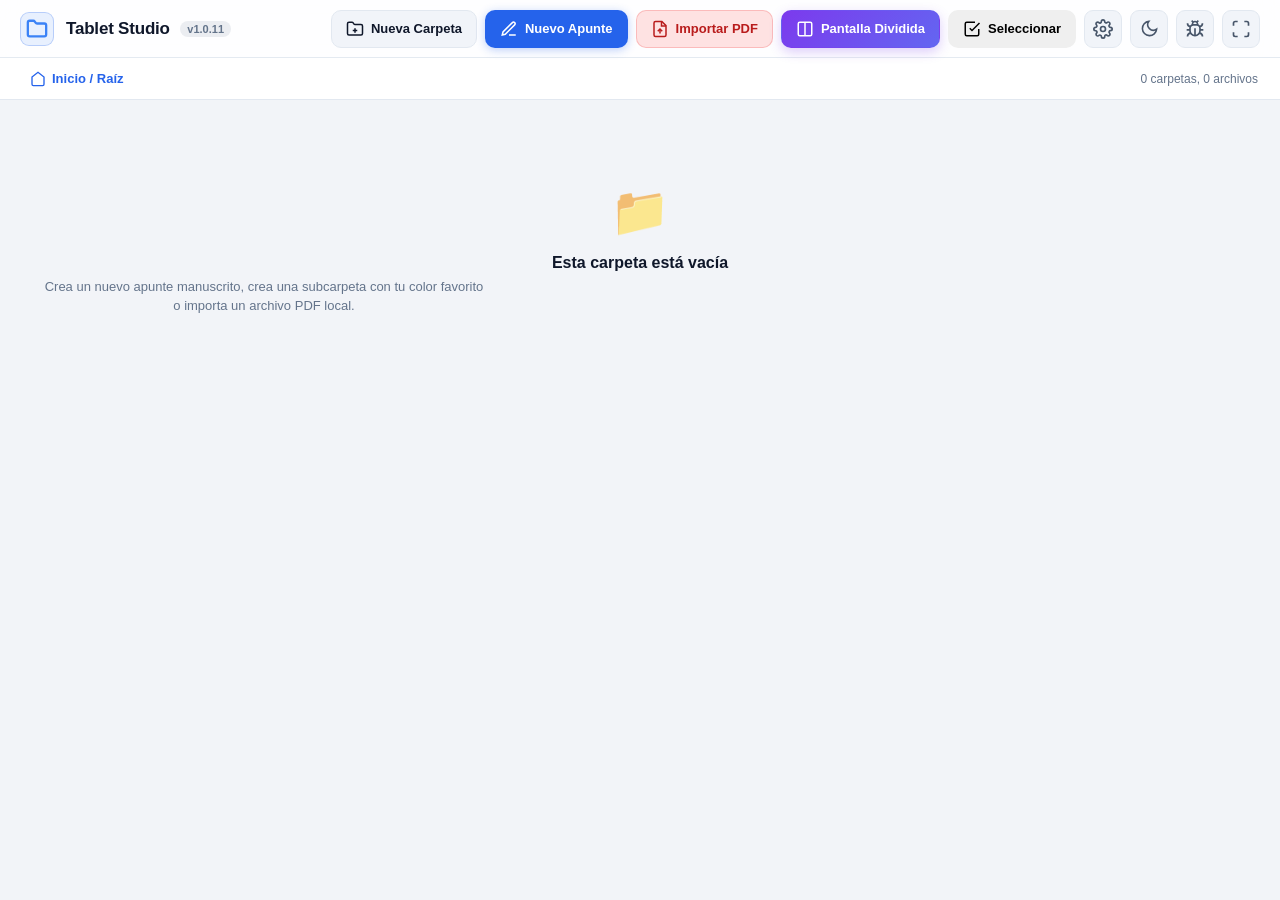
==== commit 025d2e70: "v1.0.11: el service worker ya no borra las cachés de la V2 (mismo dominio) Co-Authored-By: Claude Op" ====
--- a/index.html
+++ b/index.html
@@ -13,7 +13,7 @@
 
   <!-- Estilos Embebidos AutÃ³nomos (Sin dependencias externas ni CORS) -->
     <link rel="manifest" href="manifest.json">
-  <link rel="stylesheet" href="css/styles.css?v=1.0.10">
+  <link rel="stylesheet" href="css/styles.css?v=1.0.11">
 
 </head>
 <body>
@@ -24,7 +24,7 @@
         <div class="brand-logo">
           <svg width="22" height="22" viewBox="0 0 24 24" fill="none" stroke="#3b82f6" stroke-width="2.5"><path d="M4 20h16a2 2 0 0 0 2-2V8a2 2 0 0 0-2-2h-7.93a2 2 0 0 1-1.66-.9l-.82-1.2A2 2 0 0 0 7.93 3H4a2 2 0 0 0-2 2v13c0 1.1.9 2 2 2Z"></path></svg>
         </div>
-        <h1>Tablet Studio <span class="app-version">v1.0.10</span></h1>
+        <h1>Tablet Studio <span class="app-version">v1.0.11</span></h1>
       </div>
 
       <!-- Acciones principales -->
@@ -1223,7 +1223,7 @@
       <div class="modal-header">
         <div class="modal-title-wrap">
           <div class="modal-icon-badge badge-blue">⚙️</div>
-          <h3>Ajustes de la Aplicación <span class="app-version">v1.0.10</span></h3>
+          <h3>Ajustes de la Aplicación <span class="app-version">v1.0.11</span></h3>
         </div>
         <button class="btn-close-modal" id="btn-close-modal-settings">&times;</button>
       </div>
@@ -2326,12 +2326,12 @@
   <!-- LÃ³gica de AplicaciÃ³n AutÃ³noma (JavaScript EstÃ¡ndar MonolÃ­tico 100% Offline) -->
 
   <!-- Worker de PDF.js Embebido en Memoria (Cero Dependencias Externas / 100% Offline Tablet) -->
-    <script src="libs/pdf.min.js?v=1.0.10"></script>
-  <script src="js/storage.js?v=1.0.10"></script>
-  <script src="js/canvas.js?v=1.0.10"></script>
-  <script src="js/radial-menu.js?v=1.0.10"></script>
-  <script src="js/pdf-viewer.js?v=1.0.10"></script>
-  <script src="js/app.js?v=1.0.10"></script>
+    <script src="libs/pdf.min.js?v=1.0.11"></script>
+  <script src="js/storage.js?v=1.0.11"></script>
+  <script src="js/canvas.js?v=1.0.11"></script>
+  <script src="js/radial-menu.js?v=1.0.11"></script>
+  <script src="js/pdf-viewer.js?v=1.0.11"></script>
+  <script src="js/app.js?v=1.0.11"></script>
   <script>
     if ('serviceWorker' in navigator && (window.location.protocol === 'https:' || window.location.hostname === 'localhost' || window.location.hostname === '127.0.0.1')) {
       window.addEventListener('load', () => {
